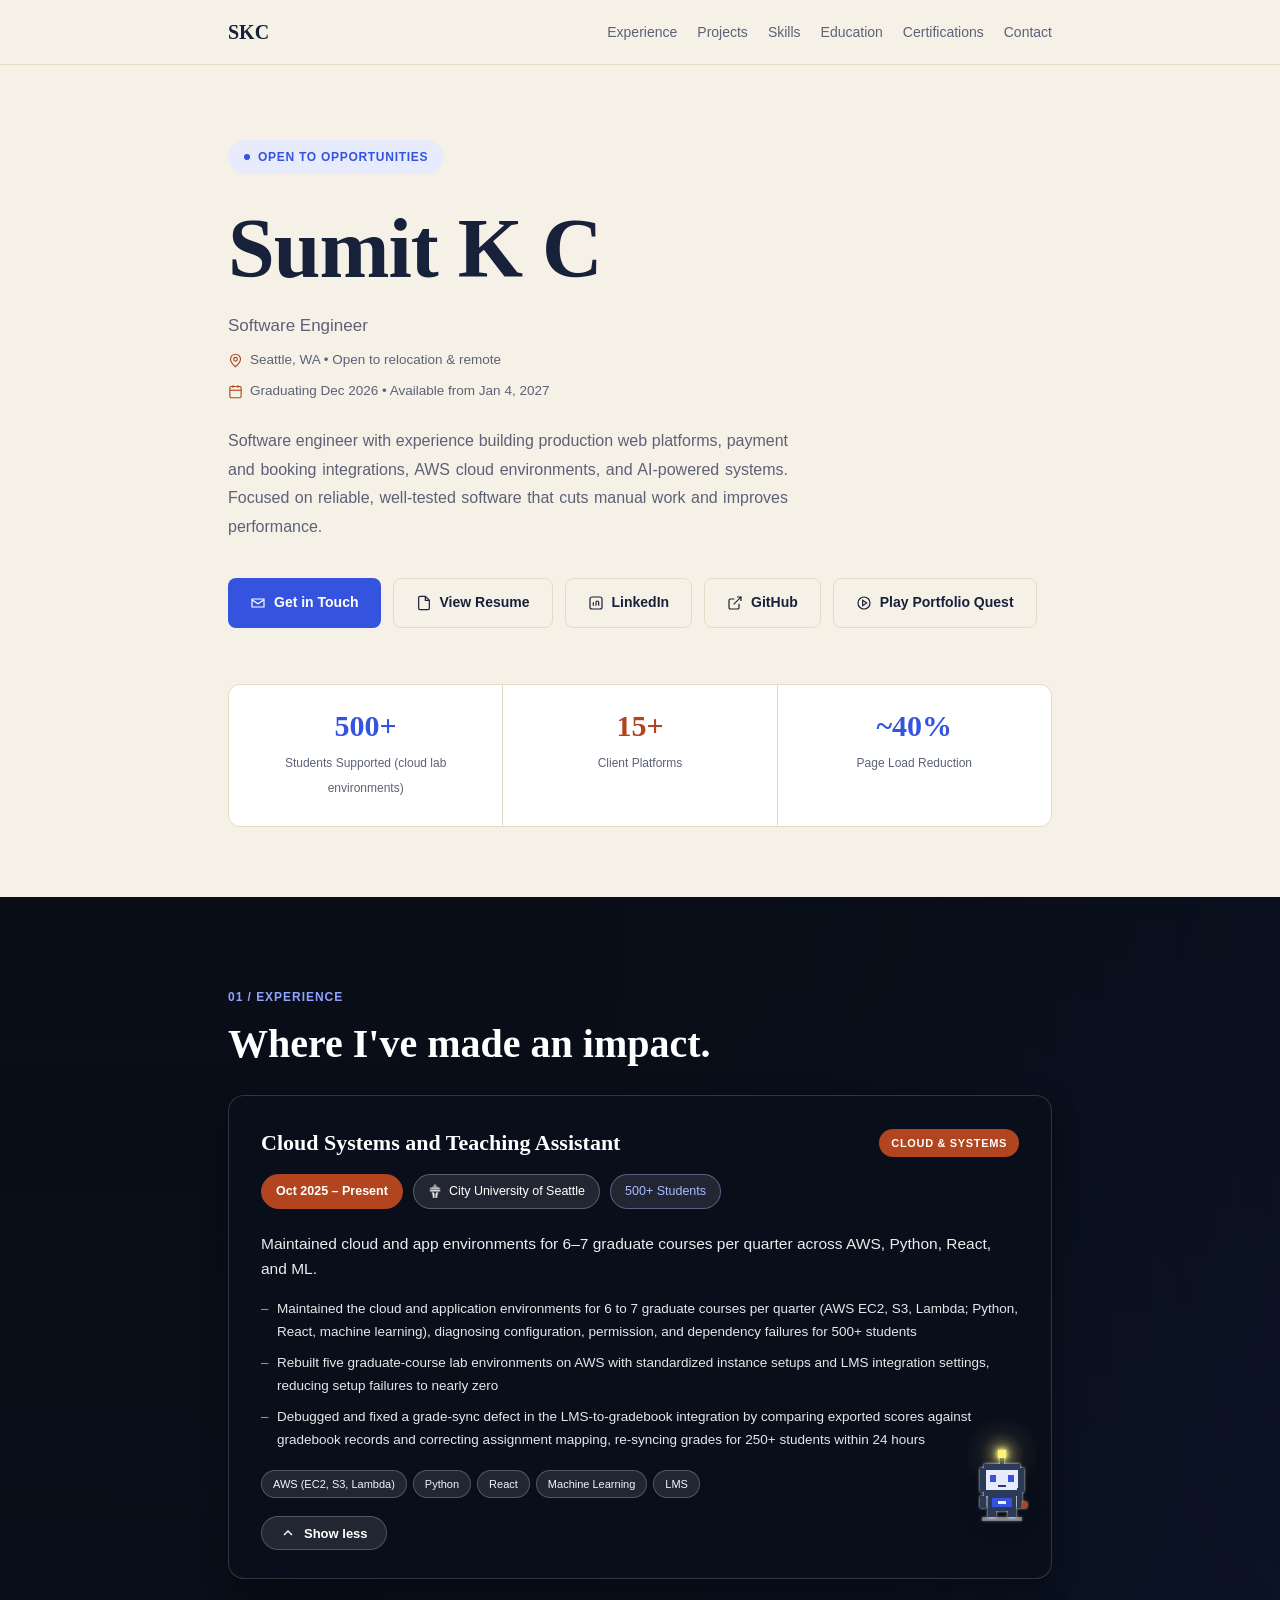
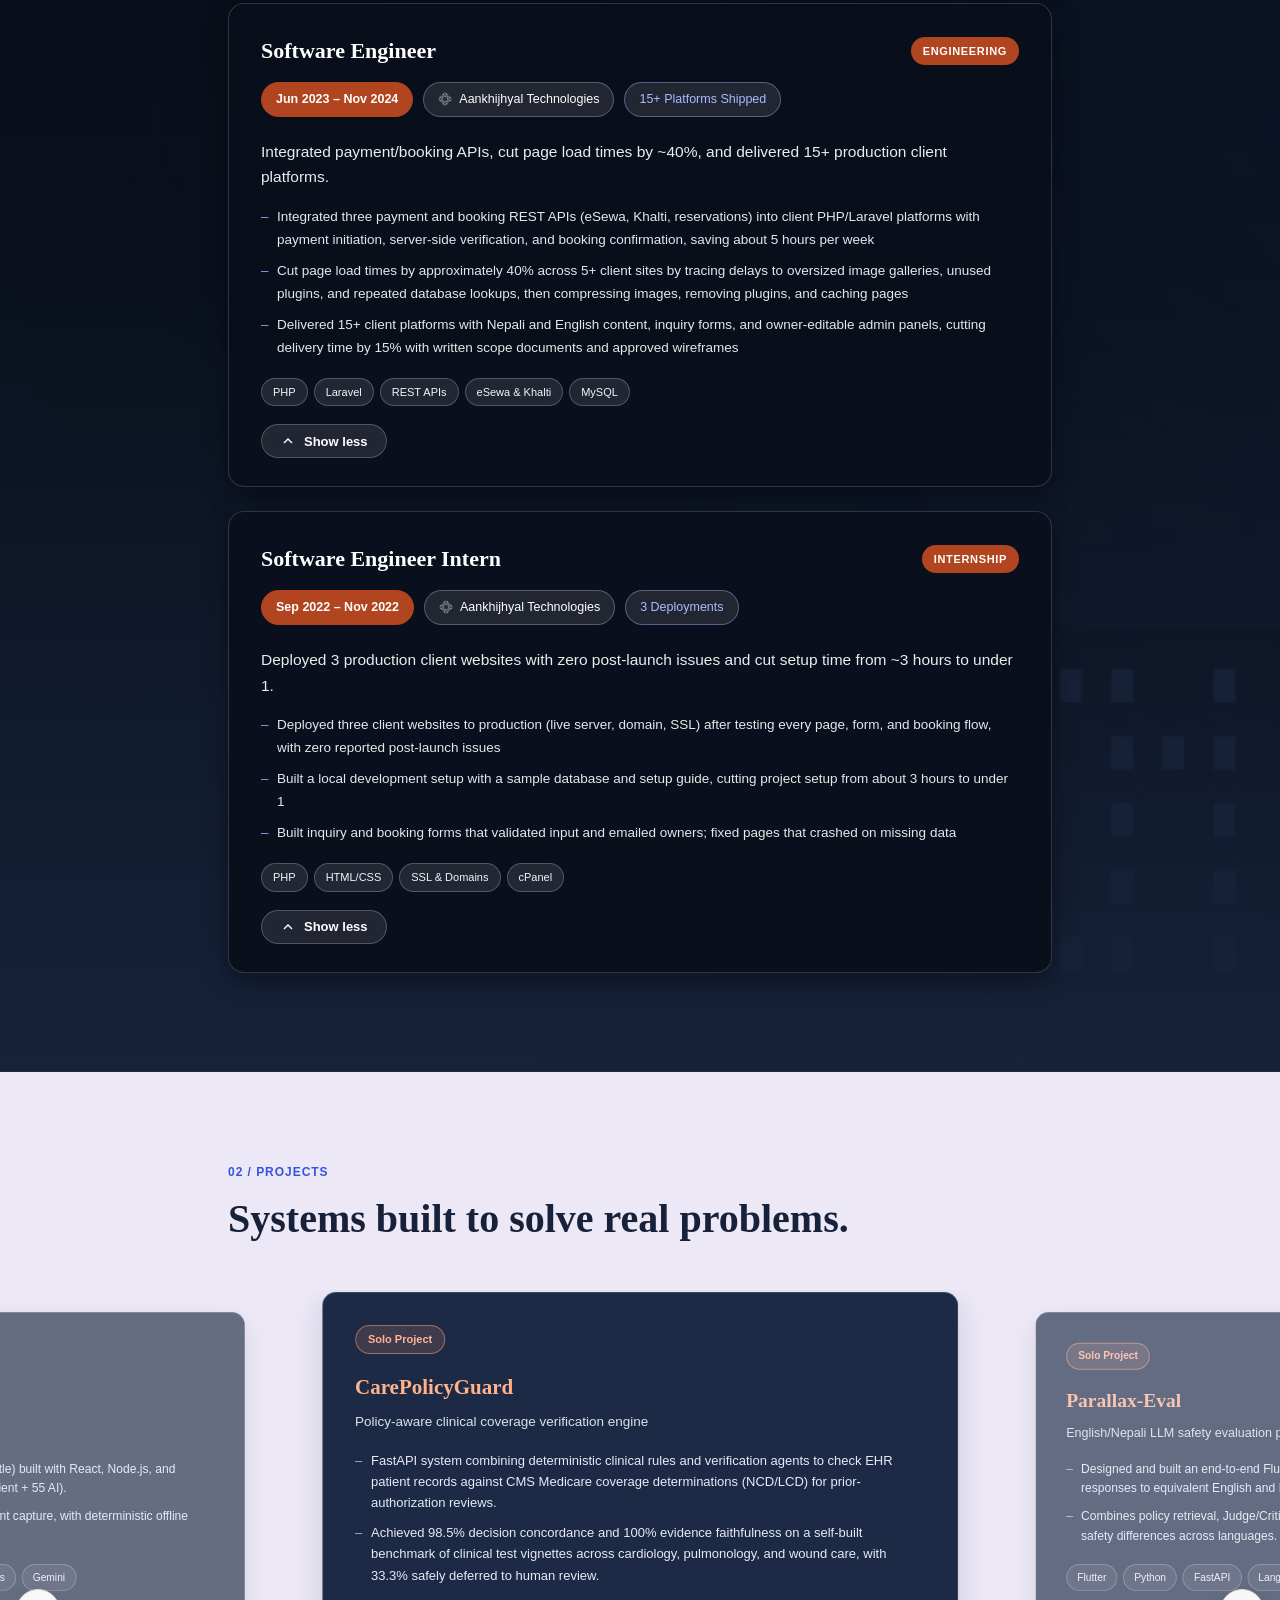
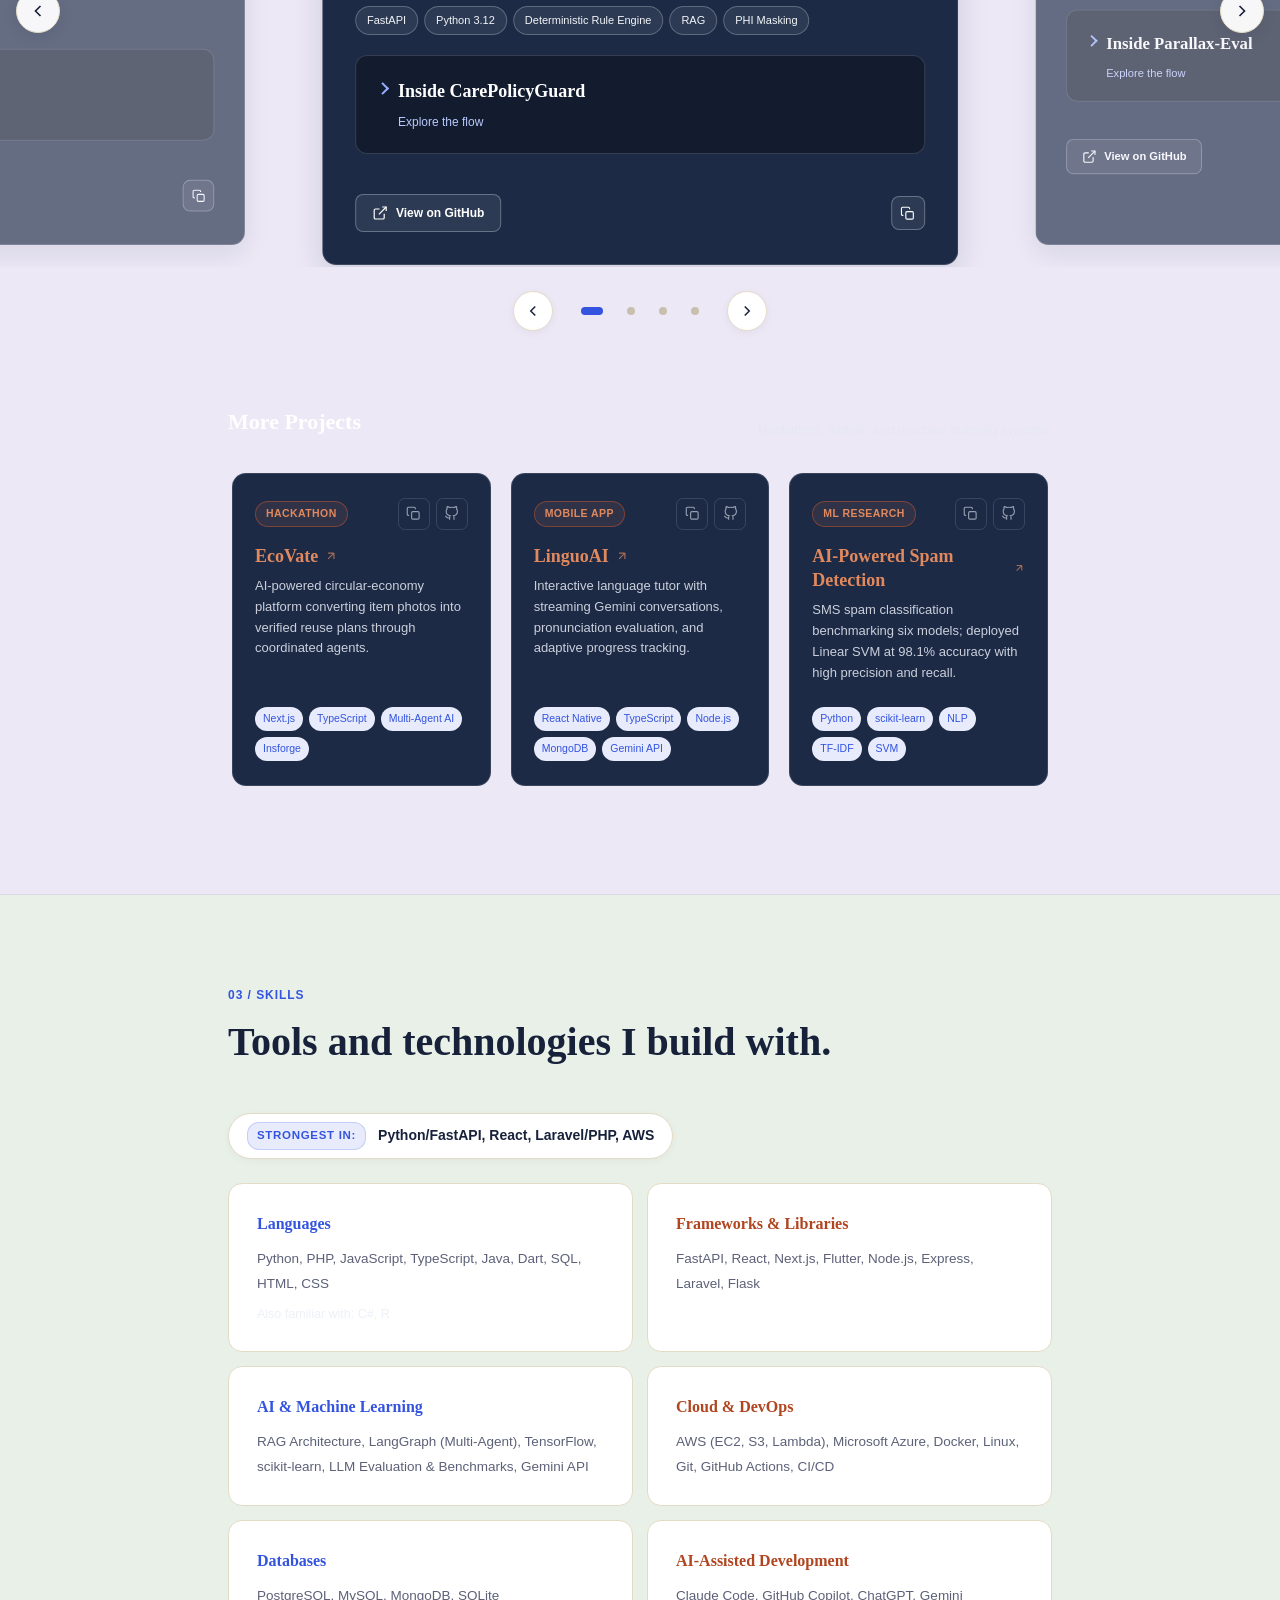
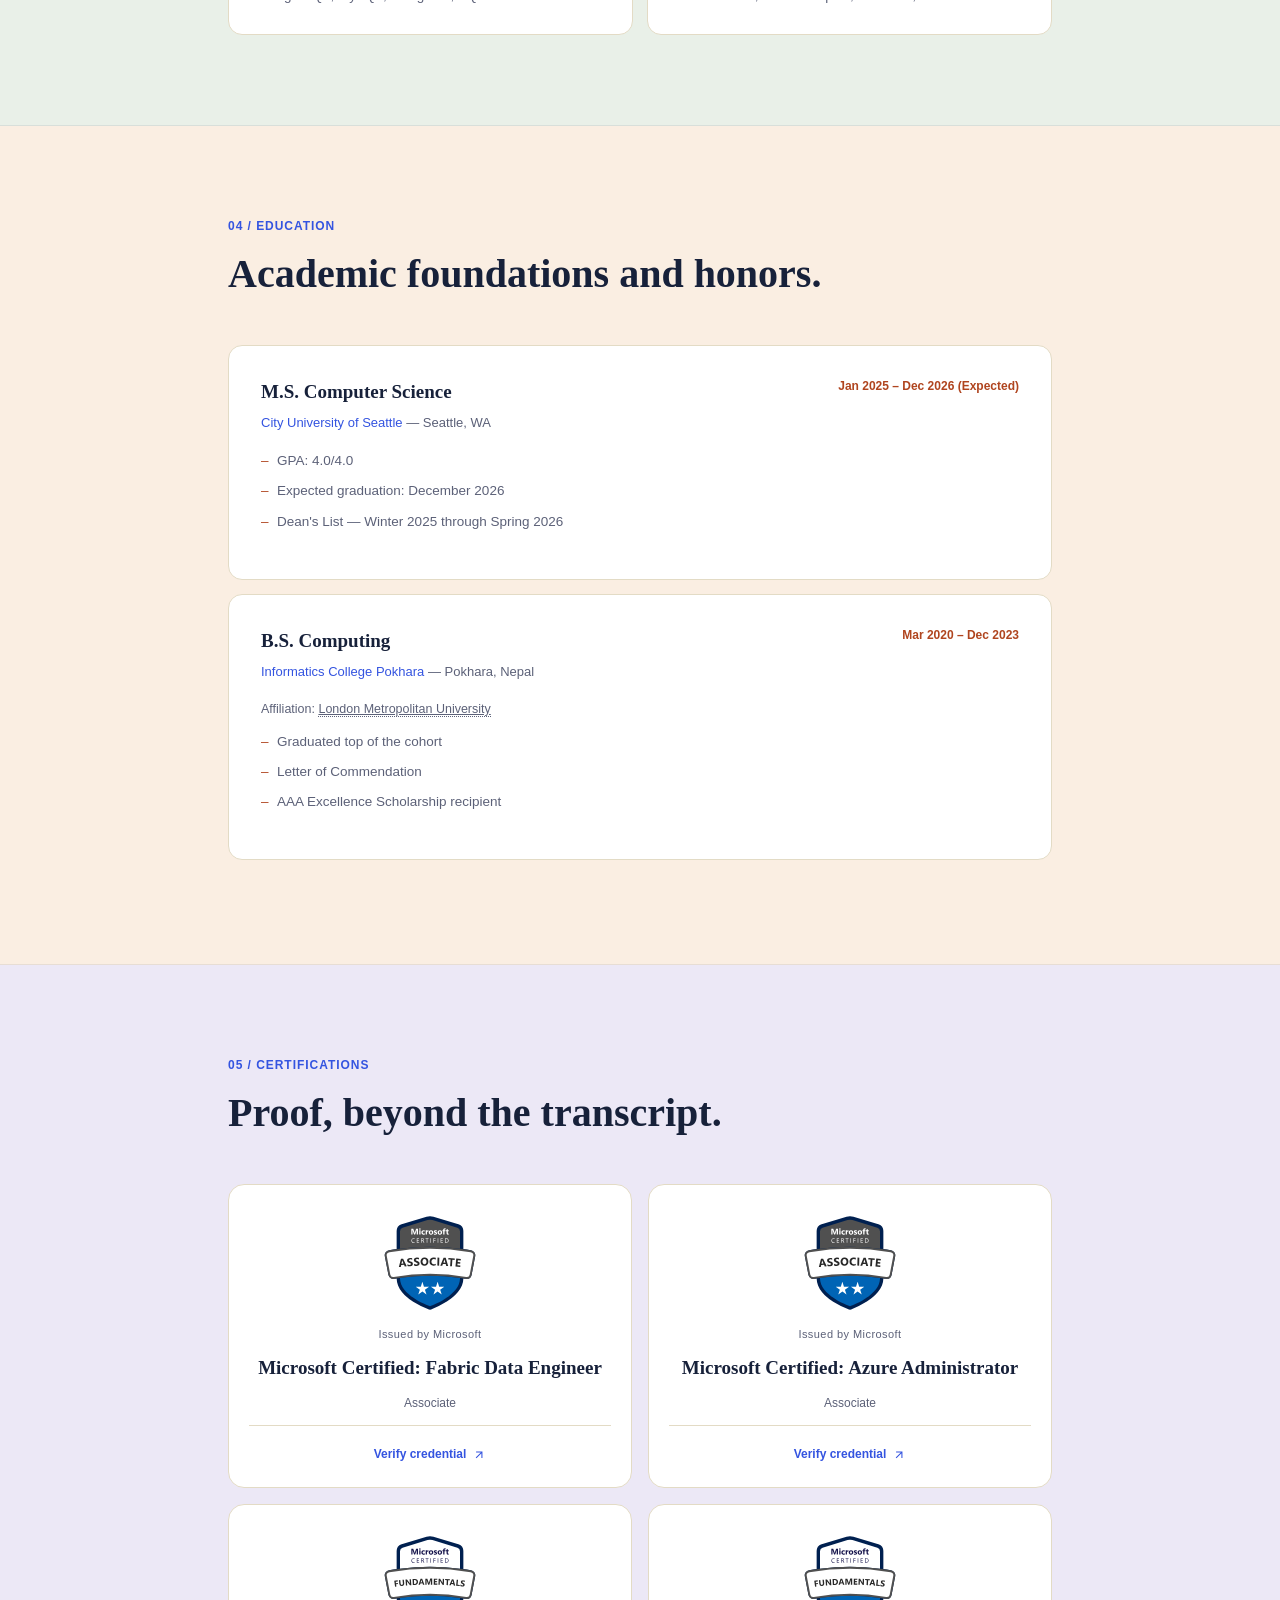
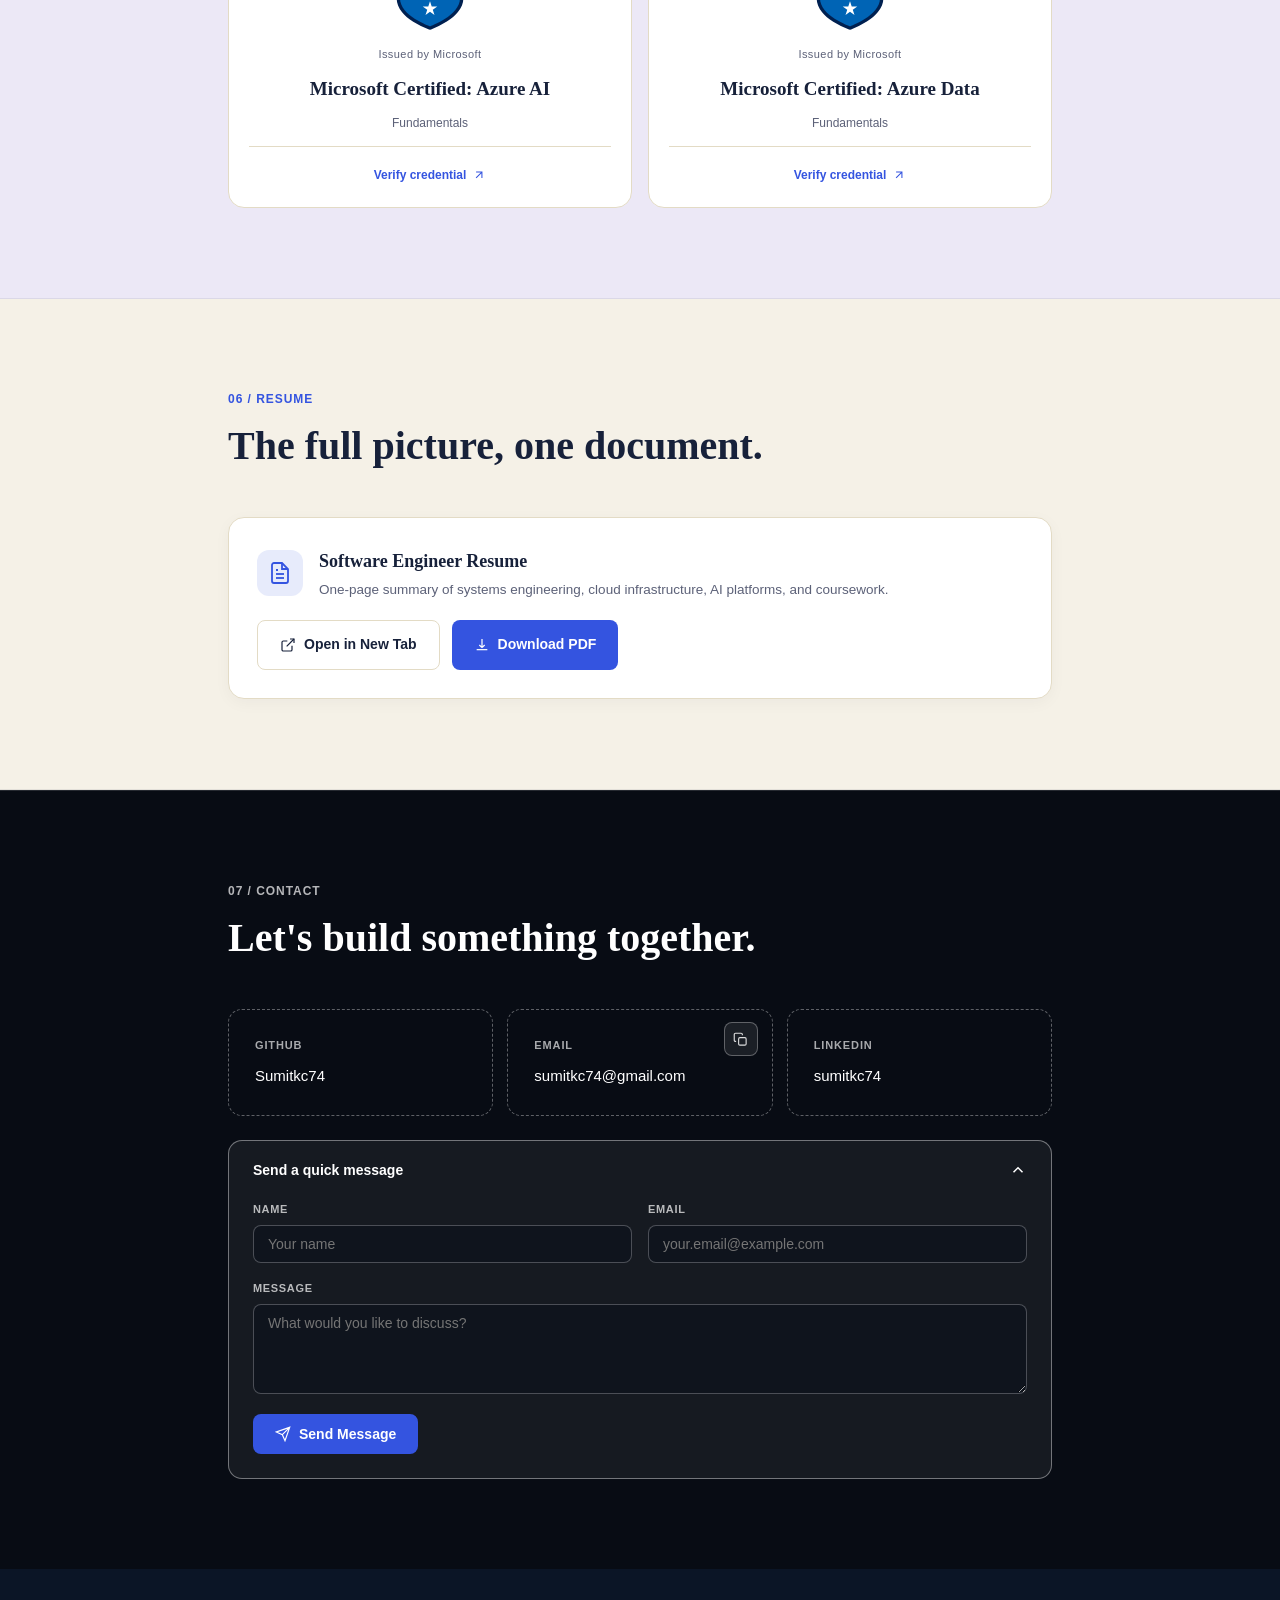
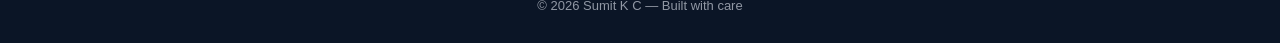
==== index.html @ 62244566 "Refine section background palette, dividers, and dark navy project cards" ====
<!DOCTYPE html>
<html lang="en">
<head>
<meta charset="UTF-8">
<meta name="viewport" content="width=device-width, initial-scale=1.0">
<title>Sumit K C — Software Engineer</title>
<meta name="author" content="Sumit K C">
<meta name="theme-color" content="#f5f1e7">
<meta name="description" content="Sumit K C — software engineer with experience building production web platforms, payment and booking integrations, AWS cloud environments, and AI-powered systems. Currently pursuing an M.S. in Computer Science at City University of Seattle. Open to opportunities.">
<link rel="canonical" href="https://sumitkc74.com.np/">

<script type="application/ld+json">
{
  "@context": "https://schema.org",
  "@type": "Person",
  "name": "Sumit K C",
  "url": "https://sumitkc74.com.np/",
  "image": "https://sumitkc74.com.np/images/og-image.jpg",
  "jobTitle": "Software Engineer",
  "description": "Software engineer with experience building production web platforms, payment and booking integrations, AWS cloud environments, and AI-powered systems.",
  "affiliation": {
    "@type": "CollegeOrUniversity",
    "name": "City University of Seattle",
    "url": "https://cityu.edu/"
  },
  "alumniOf": [
    {
      "@type": "CollegeOrUniversity",
      "name": "Informatics College Pokhara",
      "url": "https://icp.edu.np/"
    }
  ],
  "knowsAbout": [
    "Full-Stack Web Development",
    "React",
    "Node.js",
    "Python",
    "FastAPI",
    "Flutter",
    "Machine Learning",
    "Microsoft Azure",
    "Microsoft Fabric",
    "Data Analytics",
    "Multi-Agent AI & LangGraph",
    "Cloud Computing (AWS)",
    "Distributed Systems",
    "RESTful API Design",
    "Docker & CI/CD"
  ],
  "sameAs": [
    "https://github.com/Sumitkc74",
    "https://www.linkedin.com/in/sumitkc74/"
  ]
}
</script>

<link rel="icon" type="image/png" href="images/favicon.png">
<link rel="icon" type="image/x-icon" href="images/favicon.ico">
<link rel="apple-touch-icon" href="images/favicon.png">
<link rel="manifest" href="site.webmanifest">
<meta name="apple-mobile-web-app-capable" content="yes">
<meta name="apple-mobile-web-app-status-bar-style" content="default">
<meta name="apple-mobile-web-app-title" content="Sumit K C">

<meta property="og:type" content="website">
<meta property="og:title" content="Sumit K C — Software Engineer">
<meta property="og:description" content="Software engineer with experience building production web platforms, payment and booking integrations, AWS cloud environments, and AI-powered systems.">
<meta property="og:image" content="https://sumitkc74.com.np/images/og-image.jpg">
<meta property="og:image:width" content="1200">
<meta property="og:image:height" content="630">
<meta property="og:url" content="https://sumitkc74.com.np/">

<meta name="twitter:card" content="summary_large_image">
<meta name="twitter:title" content="Sumit K C — Software Engineer">
<meta name="twitter:description" content="Software engineer with experience building production web platforms, payment and booking integrations, AWS cloud environments, and AI-powered systems.">
<meta name="twitter:image" content="https://sumitkc74.com.np/images/og-image.jpg">
<link rel="preload" as="image" href="images/bg-cityu.jpg">
<link rel="preconnect" href="https://fonts.googleapis.com">
<link rel="preconnect" href="https://fonts.gstatic.com" crossorigin>
<link rel="preload" as="style" href="https://fonts.googleapis.com/css2?family=Fraunces:opsz,wght@9..144,500;9..144,600;9..144,700;9..144,900&family=Inter:wght@400;500;600;700&display=swap">
<link rel="stylesheet" id="font-stylesheet" href="https://fonts.googleapis.com/css2?family=Fraunces:opsz,wght@9..144,500;9..144,600;9..144,700;9..144,900&family=Inter:wght@400;500;600;700&display=swap" media="print">
<noscript><link rel="stylesheet" href="https://fonts.googleapis.com/css2?family=Fraunces:opsz,wght@9..144,500;9..144,600;9..144,700;9..144,900&family=Inter:wght@400;500;600;700&display=swap"></noscript>
<style>
  :root {
    /* 5 Analogous Section Background Tones */
    --tone-cream: #f5f1e7;
    --tone-navy: #080c14;
    --tone-lilac: #ece8f6;
    --tone-sage: #e9f0e8;
    --tone-peach: #faeee2;

    /* Section Background Mappings */
    --bg-hero: var(--tone-cream);
    --bg-experience: var(--tone-navy);
    --bg-projects: var(--tone-lilac);
    --bg-skills: var(--tone-sage);
    --bg-education: var(--tone-peach);
    --bg-certifications: var(--tone-lilac);
    --bg-resume: var(--tone-cream);
    --bg-contact: var(--tone-navy);

    /* Section Dividers */
    --divider-subtle: rgba(23, 33, 58, 0.08);
    --divider-dark: rgba(255, 255, 255, 0.12);

    --cream: #f5f1e7;
    --cream-sage: #e9f0e8;
    --cream-peach: #faeee2;
    --cream-lilac: #ece8f6;
    --cream-sand: #f5f1e7;
    --cream-card: #ffffff;
    --cream-border: #e3dbc5;
    --ink: #17213a;
    --muted: #5c6178;
    --navy: #16223a;
    --navy-card: #1c2a45;
    --navy-border: rgba(226,230,240,0.14);
    --light-muted: rgba(226,230,240,0.62);
    --blue: #3454e0;
    --blue-tint: #e7ebfb;
    --coral: #b0451f;
    --coral-tint: #fbe9e1;
    --contact-blue: #23304f;
    --footer-navy: #0b1526;
    --font-display: 'Fraunces', serif;
    --font-body: 'Inter', sans-serif;
  }

  * { margin: 0; padding: 0; box-sizing: border-box; }
  html { scroll-behavior: smooth; }

  @media (prefers-reduced-motion: reduce) {
    html { scroll-behavior: auto; }
    * { animation-duration: 0.01ms !important; animation-iteration-count: 1 !important; transition-duration: 0.01ms !important; }
  }

  /* ACCESSIBILITY & FOCUS */
  .skip-link {
    position: absolute;
    top: -100px;
    left: 16px;
    background: var(--blue);
    color: #fff;
    padding: 10px 18px;
    border-radius: 6px;
    font-weight: 600;
    z-index: 1000;
    text-decoration: none;
    transition: top 0.2s;
  }
  .skip-link:focus {
    top: 16px;
  }

  :focus-visible {
    outline: 2px solid var(--blue);
    outline-offset: 3px;
  }
  .navy-section :focus-visible,
  .contact-section :focus-visible,
  .hero-slide-content :focus-visible {
    outline-color: #8fa3ff;
  }

  body {
    background: var(--cream);
    color: var(--ink);
    font-family: var(--font-body);
    font-size: 15px;
    line-height: 1.7;
    overflow-x: hidden;
  }

  a { color: inherit; }

  .container {
    max-width: 880px;
    margin: 0 auto;
    padding: 0 28px;
  }

  /* SCROLL PROGRESS */
  .progress-bar {
    position: fixed;
    top: 0; left: 0;
    height: 3px;
    width: 0%;
    background: var(--blue);
    z-index: 200;
    transition: width 0.1s linear;
  }

  /* NAV */
  nav {
    position: fixed;
    top: 0; left: 0; right: 0;
    z-index: 100;
    background: rgba(245,241,231,0.9);
    backdrop-filter: blur(12px);
    border-bottom: 1px solid var(--cream-border);
  }

  nav .container {
    display: flex;
    justify-content: space-between;
    align-items: center;
    height: 64px;
  }

  .nav-logo {
    font-family: var(--font-display);
    font-weight: 700;
    font-size: 20px;
    color: var(--ink);
  }

  .nav-links {
    display: flex;
    gap: 20px;
    list-style: none;
  }

  .nav-links a {
    text-decoration: none;
    font-size: 14px;
    font-weight: 500;
    color: var(--muted);
    position: relative;
    padding-bottom: 3px;
  }

  .nav-links a::after {
    content: '';
    position: absolute;
    left: 0; bottom: 0;
    width: 0;
    height: 1.5px;
    background: var(--blue);
    transition: width 0.2s ease;
  }

  .nav-links a:hover,
  .nav-links a.active-link { color: var(--ink); }
  .nav-links a:hover::after,
  .nav-links a.active-link::after { width: 100%; }

  .nav-toggle {
    display: none;
    flex-direction: column;
    gap: 4px;
    background: none;
    border: none;
    cursor: pointer;
    padding: 8px;
  }

  .nav-toggle span {
    width: 20px; height: 2px;
    background: var(--ink);
  }

  /* HERO */
  .hero {
    position: relative;
    padding: 140px 0 70px;
  }

  /* A small pixel robot with a keyboard-accessible hello. */
  .pixel-robot {
    position: absolute;
    top: 144px;
    right: 8px;
    width: 96px;
    height: 96px;
    display: grid;
    place-items: center;
    border: 0;
    border-radius: 14px;
    background: transparent;
    color: var(--blue);
    cursor: pointer;
    -webkit-tap-highlight-color: transparent;
  }
  @media (max-width: 600px) {
    .pixel-robot,
    .robot-remove,
    .robot-restore,
    .robot-speech {
      display: none !important;
    }
  }
  .pixel-robot:hover, .pixel-robot:active, .pixel-robot.is-waving { background: transparent; }
  .pixel-robot svg {
    width: 80px;
    height: 80px;
    overflow: visible;
    transition: filter 0.25s ease;
  }
  .pixel-robot path {
    transition: fill 0.25s ease;
  }
  .pixel-robot.on-dark svg {
    filter: drop-shadow(0 0 1.5px rgba(255, 255, 255, 0.92)) drop-shadow(0 2px 8px rgba(8, 12, 20, 0.65));
  }
  .pixel-robot.on-dark path[fill="#17213a"] {
    fill: #2a3a58;
  }
  .pixel-robot.on-dark path[fill="#e3dbc5"] {
    fill: rgba(255, 255, 255, 0.35);
  }
  .robot-antenna-bulb {
    transform-origin: 40px 9px;
    transition: fill 0.3s ease, filter 0.3s ease;
  }
  .pixel-robot.on-dark .robot-antenna-bulb {
    fill: #fff275 !important;
    filter: drop-shadow(0 0 3px #fff275) drop-shadow(0 0 8px rgba(255, 215, 0, 0.95)) drop-shadow(0 0 16px rgba(255, 230, 80, 0.7));
  }
  @keyframes bulbGlowPulse {
    0%, 100% {
      filter: drop-shadow(0 0 3px #fff275) drop-shadow(0 0 8px rgba(255, 215, 0, 0.95)) drop-shadow(0 0 16px rgba(255, 230, 80, 0.7));
    }
    50% {
      filter: drop-shadow(0 0 2px #ffe066) drop-shadow(0 0 5px rgba(255, 215, 0, 0.75)) drop-shadow(0 0 10px rgba(255, 230, 80, 0.45));
    }
  }
  @media (prefers-reduced-motion: no-preference) {
    .pixel-robot.on-dark .robot-antenna-bulb {
      animation: bulbGlowPulse 2.2s ease-in-out infinite;
    }
  }
  .pixel-robot.is-paused, .pixel-robot.is-paused * {
    animation-play-state: paused !important;
  }
  .robot-gaze { transform: translate(var(--robot-look-x, 0px), var(--robot-look-y, 0px)); }
  .robot-eyes { transform-box: fill-box; transform-origin: center; }
  .robot-arm { transform-origin: 55px 43px; }
  @keyframes robotBlink { 0%, 94%, 98%, 100% { transform: scaleY(1); } 96% { transform: scaleY(0.1); } }
  @keyframes robotWave { 0%, 100% { transform: rotate(0); } 20%, 60% { transform: rotate(-120deg); } 40%, 80% { transform: rotate(-90deg); } }
  @media (prefers-reduced-motion: no-preference) {
    .robot-eyes { animation: robotBlink 9s ease-in-out infinite; }
    .pixel-robot.is-waving .robot-arm { animation: robotWave 1.1s ease-in-out; }
    .pixel-robot { transition: background 0.2s ease; }
  }
  @media (max-width: 980px) { .pixel-robot { top: 76px; right: 0; width: 64px; height: 64px; } .pixel-robot svg { width: 56px; height: 56px; } }
  .robot-leg-left { transform-origin: 30px 66px; }
  .robot-leg-right { transform-origin: 50px 66px; }
  .robot-arm-left { transform-origin: 22px 51px; }
  @keyframes robotStride {
    0%, 100% { transform: rotate(-18deg) translateY(-1px); }
    50% { transform: rotate(18deg) translateY(1px); }
  }
  @keyframes robotArmSwing {
    0%, 100% { transform: rotate(14deg); }
    50% { transform: rotate(-14deg); }
  }
  @keyframes robotRunBounce {
    0%, 50%, 100% { transform: translateY(0) rotate(var(--robot-lean, 2deg)); }
    25%, 75% { transform: translateY(-2px) rotate(var(--robot-lean, 2deg)); }
  }
  @media screen and (prefers-reduced-motion: no-preference) {
    .pixel-robot.is-companion {
      z-index: 80;
      transform: translate(var(--robot-walk-x, 0px), var(--robot-walk-y, 0px));
    }
    .pixel-robot.is-walking svg { animation: robotRunBounce var(--robot-stride, 0.36s) linear infinite; transform-origin: center bottom; }
    .pixel-robot.is-walking .robot-leg-left { animation: robotStride var(--robot-stride, 0.36s) ease-in-out infinite; }
    .pixel-robot.is-walking .robot-leg-right { animation: robotStride var(--robot-stride, 0.36s) ease-in-out infinite reverse; animation-delay: calc(var(--robot-stride, 0.36s) / -2); }
    .pixel-robot.is-walking .robot-arm-left { animation: robotArmSwing var(--robot-stride, 0.36s) ease-in-out infinite; }
    .pixel-robot.is-walking:not(.is-waving) .robot-arm { animation: robotArmSwing var(--robot-stride, 0.36s) ease-in-out infinite; animation-delay: calc(var(--robot-stride, 0.36s) / -2); }
  }
  @media (prefers-reduced-motion: no-preference) {
    .pixel-robot.is-running-up .robot-leg-left,
    .pixel-robot.is-running-up .robot-arm-left,
    .pixel-robot.is-running-up:not(.is-waving) .robot-arm { animation-direction: reverse; }
    .pixel-robot.is-running-up .robot-leg-right { animation-direction: normal; }
  }
  @media print { .pixel-robot { display: none; } }

  .robot-speech {
    position: fixed;
    z-index: 85;
    width: 218px;
    max-width: calc(100vw - 24px);
    padding: 14px 42px 14px 16px;
    background: var(--cream-card);
    border: 1px solid var(--cream-border);
    border-radius: 14px;
    box-shadow: 0 8px 24px rgba(23,33,58,0.12);
    color: var(--ink);
    font-size: 12px;
    line-height: 1.6;
  }
  .robot-speech[hidden] { display: none; }
  .robot-speech-close {
    position: absolute;
    top: 3px;
    right: 3px;
    width: 36px;
    height: 36px;
    border: 0;
    border-radius: 8px;
    background: transparent;
    color: var(--muted);
    font-size: 20px;
    cursor: pointer;
  }
  .robot-speech-close:hover { background: var(--blue-tint); }
  @media (prefers-reduced-motion: no-preference) {
    .robot-speech { animation: fadeUp 0.25s ease both; }
  }
  @media print { .robot-speech { display: none; } }

  .robot-remove {
    position: fixed;
    z-index: 86;
    width: 28px;
    height: 28px;
    border: 1px solid var(--cream-border);
    border-radius: 50%;
    background: var(--cream-card);
    color: var(--muted);
    font-size: 18px;
    cursor: pointer;
  }
  .robot-remove[hidden], .pixel-robot[hidden] { display: none; }
  .robot-remove:hover { color: var(--coral); }
  .robot-remove.on-dark {
    background: rgba(28, 42, 69, 0.95);
    border-color: rgba(226, 230, 240, 0.3);
    color: #e2e6f0;
  }
  @media print { .robot-remove { display: none; } }

  .hero-tag {
    display: inline-flex;
    align-items: center;
    gap: 8px;
    background: var(--blue-tint);
    color: var(--blue);
    font-size: 12px;
    font-weight: 600;
    letter-spacing: 0.06em;
    text-transform: uppercase;
    padding: 7px 16px;
    border-radius: 30px;
    margin-bottom: 32px;
    animation: fadeUp 0.6s ease both;
  }

  .hero-tag::before {
    content: '';
    width: 6px; height: 6px;
    background: var(--blue);
    border-radius: 50%;
    animation: pulse 2s infinite;
  }

  @keyframes pulse {
    0%, 100% { opacity: 1; }
    50% { opacity: 0.35; }
  }

  h1 {
    font-family: var(--font-display);
    font-size: clamp(48px, 8vw, 84px);
    font-weight: 600;
    line-height: 1.02;
    letter-spacing: -1px;
    margin-bottom: 20px;
    animation: fadeUp 0.6s 0.1s ease both;
  }

  .hero-role {
    font-size: 17px;
    color: var(--muted);
    margin-bottom: 8px;
    animation: fadeUp 0.6s 0.15s ease both;
  }

  .hero-role strong { color: var(--ink); font-weight: 600; }

  .hero-location {
    display: inline-flex;
    align-items: center;
    gap: 7px;
    font-size: 13.5px;
    color: var(--muted);
    margin-bottom: 8px;
    animation: fadeUp 0.6s 0.18s ease both;
  }

  .hero-location svg {
    width: 15px;
    height: 15px;
    color: var(--coral);
    flex-shrink: 0;
  }

  .hero-availability {
    display: flex;
    align-items: center;
    gap: 7px;
    font-size: 13.5px;
    color: var(--muted);
    margin-bottom: 24px;
    animation: fadeUp 0.6s 0.19s ease both;
  }

  .hero-availability svg {
    width: 15px;
    height: 15px;
    color: var(--coral);
    flex-shrink: 0;
  }

  .hero-desc {
    font-size: 16px;
    color: var(--muted);
    max-width: 560px;
    margin-bottom: 36px;
    line-height: 1.8;
    text-align: justify;
    hyphens: manual;
    animation: fadeUp 0.6s 0.2s ease both;
  }

  .hero-links {
    display: flex;
    gap: 12px;
    flex-wrap: wrap;
    animation: fadeUp 0.6s 0.3s ease both;
  }

  .btn {
    display: inline-flex;
    align-items: center;
    gap: 8px;
    padding: 12px 22px;
    font-family: var(--font-body);
    font-size: 14px;
    font-weight: 600;
    text-decoration: none;
    border-radius: 8px;
    transition: all 0.2s;
    cursor: pointer;
    border: none;
  }

  .btn svg { width: 16px; height: 16px; flex-shrink: 0; }

  .btn-primary {
    background: var(--blue);
    color: #fff;
  }

  .btn-primary:hover {
    background: #2841c2;
    transform: translateY(-1px);
  }

  .btn-secondary {
    background: transparent;
    color: var(--ink);
    border: 1.5px solid var(--cream-border);
  }

  .btn-secondary:hover {
    border-color: var(--ink);
    transform: translateY(-1px);
  }

  .btn-dark {
    background: transparent;
    color: var(--light-muted);
    border: 1.5px solid var(--navy-border);
  }

  .btn-dark:hover {
    border-color: var(--light-muted);
    color: #fff;
  }

  .hero-stats {
    display: grid;
    grid-template-columns: repeat(3, 1fr);
    gap: 1px;
    background: var(--cream-border);
    border: 1px solid var(--cream-border);
    border-radius: 12px;
    overflow: hidden;
    margin-top: 56px;
    animation: fadeUp 0.6s 0.4s ease both;
  }

  .stat {
    background: var(--cream-card);
    padding: 26px 20px;
    text-align: center;
  }

  .stat-num {
    font-family: var(--font-display);
    font-size: 30px;
    font-weight: 700;
    display: block;
    line-height: 1;
    margin-bottom: 8px;
  }

  .stat:nth-child(odd) .stat-num { color: var(--blue); }
  .stat:nth-child(even) .stat-num { color: var(--coral); }

  .stat-label {
    font-size: 12px;
    color: var(--muted);
  }

  /* SECTIONS & BACKGROUNDS */
  section.block {
    padding: 90px 0;
  }

  .tint-cream { background: var(--tone-cream); }
  .tint-sage { background: var(--tone-sage); }
  .tint-peach { background: var(--tone-peach); }
  .tint-lilac { background: var(--tone-lilac); }
  .tint-sand { background: var(--tone-cream); }
  .navy-section { background: var(--navy); color: var(--light-muted); }

  .section-eyebrow {
    font-size: 12px;
    font-weight: 700;
    letter-spacing: 0.08em;
    text-transform: uppercase;
    color: var(--blue);
    margin-bottom: 14px;
  }

  .navy-section .section-eyebrow { color: #8fa3ff; }

  h2.tagline {
    font-family: var(--font-display);
    font-size: clamp(28px, 4vw, 40px);
    font-weight: 600;
    line-height: 1.15;
    max-width: 100%;
    margin-bottom: 48px;
    color: var(--ink);
  }

  .navy-section h2.tagline { color: #fff; }

  #home {
    background: var(--bg-hero);
  }

  #experience {
    padding: 0;
    background: var(--bg-experience);
    border-bottom: 1px solid var(--divider-dark);
  }

  #projects {
    background: var(--bg-projects);
    border-bottom: 1px solid var(--divider-subtle);
  }

  #skills {
    background: var(--bg-skills);
    border-bottom: 1px solid var(--divider-subtle);
  }

  #education {
    background: var(--bg-education);
    border-bottom: 1px solid var(--divider-subtle);
  }

  #certifications {
    background: var(--bg-certifications);
    border-bottom: 1px solid var(--divider-subtle);
  }

  #resume {
    background: var(--bg-resume);
    border-bottom: 1px solid var(--divider-subtle);
  }

  #contact {
    background: var(--bg-contact);
    border-top: 1px solid var(--divider-dark);
  }

  /* EXPERIENCE STACKED LIST */
  .experience-bg {
    position: relative;
    background-image: var(--experience-bg-image, none);
    background-size: cover;
    background-position: center;
    padding-bottom: 70px;
  }

  .experience-bg > .container {
    padding-top: 90px;
  }

  .experience-bg::before {
    content: '';
    position: absolute;
    inset: 0;
    background: linear-gradient(180deg, rgba(8,12,20,0.85) 0%, rgba(8,12,20,0.65) 55%, var(--navy) 100%);
    z-index: 0;
  }

  .experience-bg > * {
    position: relative;
    z-index: 1;
  }

  .experience-bg .section-eyebrow { color: #8fa3ff; }
  .experience-bg h2.tagline { color: #fff; margin-bottom: 24px; }

  .experience-list {
    display: flex;
    flex-direction: column;
    gap: 24px;
    margin-top: 28px;
    margin-bottom: 28px;
  }

  .experience-card {
    background: rgba(10, 15, 28, 0.95);
    border: 1px solid rgba(255, 255, 255, 0.16);
    border-radius: 16px;
    padding: 28px 32px;
    box-shadow: 0 8px 24px rgba(0, 0, 0, 0.4);
    backdrop-filter: blur(12px);
    -webkit-backdrop-filter: blur(12px);
    transition: border-color 0.25s, transform 0.25s, box-shadow 0.25s;
  }
  .experience-card .exp-summary {
    color: rgba(255, 255, 255, 0.92);
  }
  .experience-card .item-bullets li {
    color: rgba(255, 255, 255, 0.90);
    line-height: 1.7;
    font-size: 13.5px;
  }
  .experience-card .item-bullets li::before {
    color: #8fa3ff;
  }
  .experience-card .tag {
    background: rgba(255, 255, 255, 0.1);
    color: #f1f5f9;
    border: 1px solid rgba(255, 255, 255, 0.22);
  }

  .experience-card:hover {
    border-color: rgba(143, 163, 255, 0.4);
    transform: translateY(-2px);
    box-shadow: 0 12px 32px rgba(0, 0, 0, 0.35);
  }

  .exp-title-row {
    display: flex;
    align-items: center;
    justify-content: space-between;
    gap: 12px;
    flex-wrap: wrap;
    margin-bottom: 12px;
  }

  .exp-title {
    font-family: var(--font-display);
    font-size: 22px;
    font-weight: 700;
    color: #fff;
    margin: 0;
  }

  .exp-summary {
    font-size: 15.5px;
    line-height: 1.65;
    color: rgba(255, 255, 255, 0.9);
    margin: 14px 0 16px 0;
  }

  .exp-details {
    transition: opacity 0.25s ease;
  }

  .exp-card-toggle {
    display: inline-flex;
    align-items: center;
    gap: 8px;
    margin-top: 18px;
    padding: 8px 18px;
    font-size: 13px;
    font-weight: 600;
    color: #fff;
    background: rgba(255, 255, 255, 0.1);
    border: 1px solid rgba(255, 255, 255, 0.22);
    border-radius: 20px;
    cursor: pointer;
    backdrop-filter: blur(4px);
    transition: all 0.2s ease;
  }

  .exp-card-toggle:hover,
  .exp-card-toggle:focus-visible {
    background: rgba(255, 255, 255, 0.2);
    border-color: #fff;
    outline: 2px solid #8fa3ff;
    outline-offset: 2px;
  }

  .exp-card-toggle-icon {
    width: 14px;
    height: 14px;
    transition: transform 0.25s ease;
  }

  .exp-card-toggle[aria-expanded="false"] .exp-card-toggle-icon {
    transform: rotate(180deg);
  }

  .experience-card.is-collapsed .exp-details {
    display: none;
  }

  .experience-card.is-collapsed .exp-summary {
    margin-bottom: 0;
  }

  @media (prefers-reduced-motion: reduce) {
    .experience-card,
    .exp-details,
    .exp-card-toggle-icon {
      transition: none !important;
    }
  }

  @media (max-width: 640px) {
    .experience-card {
      padding: 22px 20px;
    }
    .exp-title {
      font-size: 19px;
    }
  }

  .hero-arrow {
    position: absolute;
    top: 50%;
    transform: translateY(-50%);
    width: 48px; height: 48px;
    border-radius: 50%;
    border: 1.5px solid rgba(255,255,255,0.4);
    background: rgba(8,12,20,0.4);
    backdrop-filter: blur(4px);
    color: #fff;
    display: flex;
    align-items: center;
    justify-content: center;
    cursor: pointer;
    z-index: 2;
    transition: all 0.2s;
  }

  .hero-arrow:hover {
    background: rgba(8,12,20,0.7);
    border-color: #fff;
  }

  .hero-arrow svg { width: 22px; height: 22px; }

  .hero-arrow-left { left: 24px; }
  .hero-arrow-right { right: 24px; }

  .hero-slide-overlay {
    position: absolute;
    inset: 0;
    background: linear-gradient(90deg, rgba(8,12,20,0.92) 0%, rgba(8,12,20,0.72) 38%, rgba(8,12,20,0.25) 68%, rgba(8,12,20,0) 100%);
  }

  .hero-slide-content {
    position: relative;
    z-index: 1;
    max-width: 880px;
    width: 100%;
    margin: 0 auto;
    padding: 0 28px;
    color: #fff;
  }

  .hero-title-row {
    display: flex;
    align-items: center;
    gap: 14px;
    flex-wrap: wrap;
    margin-bottom: 20px;
  }

  .hero-title {
    font-family: var(--font-display);
    font-size: clamp(30px, 4.2vw, 44px);
    font-weight: 600;
    line-height: 1.05;
    color: #fff;
  }

  .hero-tag-badge {
    background: var(--coral);
    color: #fff;
    font-size: 11px;
    font-weight: 700;
    letter-spacing: 0.06em;
    padding: 5px 12px;
    border-radius: 20px;
    white-space: nowrap;
  }

  .hero-meta-row {
    display: flex;
    gap: 10px;
    flex-wrap: wrap;
    margin-bottom: 22px;
  }

  .meta-pill {
    display: inline-flex;
    align-items: center;
    gap: 7px;
    background: rgba(255,255,255,0.1);
    border: 1px solid rgba(255,255,255,0.25);
    color: #fff;
    font-size: 12.5px;
    font-weight: 500;
    padding: 6px 14px;
    border-radius: 20px;
    backdrop-filter: blur(4px);
  }

  .meta-pill .pill-logo {
    width: 14px;
    height: 14px;
    object-fit: contain;
    flex-shrink: 0;
    opacity: 0.92;
  }

  .meta-pill .pill-fallback-icon {
    width: 14px;
    height: 14px;
    flex-shrink: 0;
    opacity: 0.92;
  }
  .meta-pill .pill-fallback-icon[hidden] {
    display: none !important;
  }

  .meta-pill-link {
    text-decoration: none;
    cursor: pointer;
    transition: background 0.2s, border-color 0.2s;
  }

  .meta-pill-link:hover {
    background: rgba(255,255,255,0.2);
    border-color: rgba(255,255,255,0.5);
  }

  .meta-pill-solid {
    background: var(--coral);
    border-color: var(--coral);
    font-weight: 700;
  }

  .meta-pill-accent {
    color: #a8bcff;
    border-color: rgba(168,188,255,0.4);
  }

  .hero-slide-content .hero-desc {
    font-size: 15.5px;
    line-height: 1.65;
    color: rgba(255,255,255,0.88);
    max-width: 720px;
    margin-bottom: 26px;
    white-space: normal;
  }

  .hero-cta {
    background: #fff;
    color: var(--ink);
    font-weight: 700;
  }

  .hero-cta:hover { background: #f0ede2; }

  .hero-cta[aria-expanded="true"] svg { transform: rotate(90deg); }
  .hero-cta svg { transition: transform 0.2s; }

  .hero-desc-hidden { display: none; }

  .hero-detail {
    max-height: 0;
    opacity: 0;
    overflow: hidden;
    transition: max-height 0.4s ease, opacity 0.3s ease, margin-top 0.4s ease;
    max-width: 620px;
  }

  .hero-detail.open {
    max-height: 600px;
    opacity: 1;
    margin-top: 26px;
  }

  .hero-detail .item-bullets {
    gap: 14px;
    margin-bottom: 24px;
  }
  .hero-detail .item-bullets li { color: rgba(255,255,255,0.82); line-height: 1.75; }
  .hero-detail .item-bullets li::before { color: #a8bcff; }
  .hero-detail .tech-stack { gap: 8px; margin-bottom: 22px; }
  .hero-detail .tag {
    background: rgba(255,255,255,0.08);
    border: 1px solid rgba(255,255,255,0.25);
    color: #fff;
  }

  .hero-dots {
    position: absolute;
    right: 28px;
    bottom: 24px;
    z-index: 2;
    display: flex;
    gap: 8px;
  }

  .hero-dots .dot {
    width: 8px; height: 8px;
    border-radius: 50%;
    border: 1.5px solid rgba(255,255,255,0.6);
    background: transparent;
    cursor: pointer;
    padding: 0;
    transition: all 0.25s ease;
  }

  .hero-dots .dot.active {
    width: 26px;
    border-radius: 5px;
    background: #fff;
    border-color: #fff;
  }

  /* EXPERIENCE / EDUCATION CARDS */
  .card-item {
    display: grid;
    grid-template-columns: 1fr auto;
    gap: 20px;
    padding: 30px 32px;
    background: var(--cream-card);
    border: 1px solid var(--cream-border);
    border-radius: 14px;
    margin-bottom: 14px;
    transition: box-shadow 0.2s, transform 0.2s;
  }

  .card-item:hover {
    box-shadow: 0 8px 24px rgba(23,33,58,0.06);
    transform: translateY(-2px);
  }

  .item-title {
    font-family: var(--font-display);
    font-size: 19px;
    font-weight: 600;
    margin-bottom: 4px;
  }

  .item-org a {
    color: var(--blue);
    text-decoration: none;
    border-bottom: 1px solid transparent;
  }

  .item-org a:hover { border-bottom-color: var(--blue); }

  .item-org {
    font-size: 13px;
    color: var(--muted);
    margin-bottom: 16px;
  }

  .item-date {
    font-size: 12px;
    font-weight: 600;
    color: var(--coral);
    white-space: nowrap;
  }

  .item-bullets {
    list-style: none;
    display: flex;
    flex-direction: column;
    gap: 8px;
    margin-bottom: 16px;
  }

  .item-bullets li {
    color: var(--muted);
    font-size: 13.5px;
    padding-left: 16px;
    position: relative;
    line-height: 1.65;
  }

  .item-bullets li::before {
    content: '–';
    position: absolute;
    left: 0;
    color: var(--coral);
  }

  .tech-stack {
    display: flex;
    flex-wrap: wrap;
    gap: 6px;
    margin-top: 4px;
  }

  .tag {
    font-size: 11px;
    font-weight: 500;
    padding: 4px 11px;
    background: var(--blue-tint);
    color: var(--blue);
    border-radius: 20px;
  }

  .navy-section .tag {
    background: transparent;
    border: 1px solid rgba(226, 230, 240, 0.28);
    color: rgba(235, 240, 250, 0.90);
  }

  .edu-note {
    font-size: 12.5px;
    color: var(--muted);
    margin-top: 6px;
  }

  .edu-note a {
    border-bottom: 1px dotted var(--muted);
  }

  .edu-note + .item-bullets {
    margin-top: 10px;
  }

  /* PROJECTS CAROUSEL */
  .carousel {
    position: relative;
  }

  .carousel-viewport {
    overflow: hidden;
  }

  .carousel-track {
    display: flex;
    align-items: stretch;
    transition: transform 0.5s cubic-bezier(.25,.8,.35,1);
    cursor: grab;
    touch-action: pan-y;
  }

  .carousel-track.dragging {
    transition: none;
    cursor: grabbing;
  }

  .carousel-slide {
    flex: 0 0 50%;
    margin: 0 2%;
    min-width: 0;
    padding: 2px;
    box-sizing: border-box;
    opacity: 0.65;
    transform: scale(0.93);
    transition: opacity 0.4s ease, transform 0.4s ease;
    cursor: pointer;
  }

  .carousel-slide:not(.active):hover {
    opacity: 0.65;
    transform: scale(0.95);
  }

  .carousel-slide.active {
    opacity: 1;
    transform: scale(1);
    cursor: default;
  }

  .project-card {
    padding: 32px;
    background: var(--navy-card);
    border: 1px solid rgba(226, 230, 240, 0.16);
    border-radius: 14px;
    display: flex;
    flex-direction: column;
    min-height: 380px;
    height: 100%;
    box-shadow: 0 10px 30px rgba(23, 33, 58, 0.14);
    transition: transform 0.25s ease, box-shadow 0.25s ease, border-color 0.25s ease;
  }

  .project-card:hover {
    border-color: rgba(143, 163, 255, 0.4);
    transform: translateY(-2px);
    box-shadow: 0 14px 36px rgba(23, 33, 58, 0.22);
  }

  .project-card :focus-visible {
    outline-color: #8fa3ff;
  }

  .carousel-side-arrow {
    position: absolute;
    top: 50%;
    transform: translateY(-50%);
    width: 44px;
    height: 44px;
    border-radius: 50%;
    border: 1.5px solid var(--cream-border);
    background: rgba(255, 255, 255, 0.95);
    backdrop-filter: blur(6px);
    -webkit-backdrop-filter: blur(6px);
    color: var(--ink);
    display: flex;
    align-items: center;
    justify-content: center;
    cursor: pointer;
    z-index: 10;
    box-shadow: 0 4px 14px rgba(23, 33, 58, 0.1);
    transition: all 0.2s ease;
  }

  .carousel-side-arrow:hover {
    background: #ffffff;
    border-color: var(--blue);
    color: var(--blue);
    transform: translateY(-50%) scale(1.08);
  }

  .carousel-side-arrow svg { width: 20px; height: 20px; }
  .carousel-side-arrow-left { left: 16px; }
  .carousel-side-arrow-right { right: 16px; }

  @media (max-width: 900px) {
    .carousel-side-arrow { display: none; }
  }

  .carousel-controls {
    display: flex;
    align-items: center;
    justify-content: center;
    gap: 20px;
    margin-top: 24px;
  }

  .carousel-arrow {
    width: 40px; height: 40px;
    border-radius: 50%;
    border: 1px solid var(--cream-border);
    background: var(--cream-card);
    color: var(--ink);
    display: flex;
    align-items: center;
    justify-content: center;
    cursor: pointer;
    box-shadow: 0 2px 8px rgba(23, 33, 58, 0.05);
    transition: all 0.2s;
    flex-shrink: 0;
  }

  .carousel-arrow:hover { border-color: var(--blue); color: var(--blue); }
  .carousel-arrow svg { width: 18px; height: 18px; }

  .carousel-dots {
    display: flex;
    align-items: center;
    gap: 8px;
  }

  .carousel-dots .dot {
    width: 24px;
    height: 24px;
    border-radius: 12px;
    border: 8px solid transparent;
    background: #c8c0af;
    background-clip: padding-box;
    cursor: pointer;
    padding: 0;
    box-sizing: border-box;
    transition: all 0.25s cubic-bezier(.25,.8,.35,1);
    -webkit-tap-highlight-color: transparent;
  }
  .carousel-dots .dot:focus-visible {
    outline: 2px solid var(--blue);
    outline-offset: 2px;
  }

  .carousel-dots .dot.active {
    background: var(--blue);
    background-clip: padding-box;
    width: 38px;
    border-radius: 12px;
    transform: none;
  }

  .carousel-counter {
    display: none;
    font-size: 12px;
    font-weight: 600;
    letter-spacing: 0.04em;
    color: var(--ink);
    padding: 4px 10px;
    background: var(--cream-card);
    border-radius: 12px;
    border: 1px solid var(--cream-border);
  }

  @media (max-width: 480px) {
    .carousel-counter { display: inline-block; }
  }

  .team-badge {
    display: inline-flex;
    align-self: flex-start;
    font-size: 11px;
    font-weight: 600;
    padding: 4px 12px;
    background: rgba(255, 162, 120, 0.15);
    border: 1px solid rgba(255, 162, 120, 0.5);
    color: #ffb494;
    border-radius: 20px;
    margin-bottom: 16px;
  }

  .project-name {
    font-family: var(--font-display);
    font-size: 21px;
    font-weight: 600;
    color: #ffb28c;
    margin-bottom: 6px;
  }

  .project-desc {
    color: rgba(235, 240, 250, 0.92);
    font-size: 13.5px;
    margin-bottom: 16px;
    text-align: justify;
    line-height: 1.65;
  }

  .project-bullets {
    list-style: none;
    display: flex;
    flex-direction: column;
    gap: 8px;
    margin-bottom: 16px;
  }

  .project-bullets li {
    color: rgba(240, 244, 255, 0.95);
    font-size: 13px;
    padding-left: 16px;
    position: relative;
    line-height: 1.65;
  }

  .project-bullets li::before {
    content: '–';
    position: absolute;
    left: 0;
    color: #96afff;
  }

  .project-card .tag {
    background: rgba(255, 255, 255, 0.08);
    border: 1px solid rgba(255, 255, 255, 0.24);
    color: #f1f5f9;
  }

  .avatar-stack {
    display: flex;
    align-items: center;
    margin-top: 16px;
  }

  .avatar {
    width: 26px; height: 26px;
    border-radius: 50%;
    border: 2px solid var(--navy-card);
    display: flex;
    align-items: center;
    justify-content: center;
    font-size: 9px;
    font-weight: 700;
    color: #fff;
    margin-left: -8px;
    cursor: default;
  }

  .avatar:first-child { margin-left: 0; }

  .card-footer {
    display: flex;
    align-items: center;
    justify-content: space-between;
    margin-top: 20px;
    padding-top: 0;
  }

  .card-footer .btn-dark {
    padding: 8px 16px;
    font-size: 12px;
    color: #ffffff;
    border: 1.5px solid rgba(226, 230, 240, 0.32);
    background: rgba(255, 255, 255, 0.08);
    transition: all 0.2s ease;
  }

  .card-footer .btn-dark:hover {
    border-color: #ffffff;
    background: rgba(255, 255, 255, 0.18);
    color: #ffffff;
  }

  .icon-btn {
    display: inline-flex;
    align-items: center;
    justify-content: center;
    width: 34px; height: 34px;
    border-radius: 8px;
    border: 1px solid rgba(226, 230, 240, 0.32);
    background: rgba(255, 255, 255, 0.08);
    color: #ffffff;
    cursor: pointer;
    transition: all 0.2s ease;
    position: relative;
  }

  .icon-btn:hover {
    border-color: #ffffff;
    background: rgba(255, 255, 255, 0.18);
    color: #ffffff;
  }
  .icon-btn svg { width: 15px; height: 15px; }

  .sr-only {
    position: absolute;
    width: 1px; height: 1px;
    padding: 0; margin: -1px;
    overflow: hidden;
    clip: rect(0,0,0,0);
    white-space: nowrap;
    border: 0;
  }

  .copy-tooltip {
    position: absolute;
    bottom: 120%; left: 50%;
    transform: translateX(-50%);
    background: #ffffff;
    color: var(--ink);
    font-size: 11px;
    font-weight: 600;
    padding: 4px 8px;
    border-radius: 6px;
    white-space: nowrap;
    opacity: 0;
    pointer-events: none;
    transition: opacity 0.15s;
  }

  .icon-btn.copied .copy-tooltip { opacity: 1; }

  /* Optional project media preview & demo button */
  .project-media-slot {
    margin-bottom: 16px;
    border-radius: 10px;
    overflow: hidden;
    border: 1px solid rgba(226, 230, 240, 0.16);
    background: var(--navy);
  }

  .project-media-slot img {
    width: 100%;
    height: auto;
    display: block;
  }

  .project-demo-btn {
    display: none !important; /* Hidden per user request until deployment is completed */
  }

  .project-media-slot[hidden],
  [hidden] {
    display: none !important;
  }

  /* Compact More Projects row */
  .more-projects-wrapper {
    margin-top: 48px;
    padding-top: 24px;
  }

  .more-projects-header {
    display: flex;
    align-items: flex-end;
    justify-content: space-between;
    gap: 16px;
    margin-bottom: 24px;
  }

  .more-projects-title {
    font-family: var(--font-display);
    font-size: 22px;
    font-weight: 600;
    color: #fff;
    margin: 0;
  }

  .more-projects-sub {
    font-size: 13px;
    color: var(--light-muted);
    margin: 0;
  }

  .more-projects-grid {
    display: grid;
    grid-template-columns: repeat(3, minmax(0, 1fr));
    gap: 20px;
    padding: 8px 4px 18px;
  }

  .more-project-card {
    background: var(--navy-card);
    border: 1px solid var(--navy-border);
    border-radius: 14px;
    padding: 24px 22px;
    display: flex;
    flex-direction: column;
    height: 100%;
    position: relative;
    transition: transform 0.28s cubic-bezier(0.2, 0.8, 0.2, 1),
                border-color 0.28s ease,
                box-shadow 0.28s ease;
  }

  .more-project-card:hover {
    transform: translateY(-8px) scale(1.045);
    border-color: rgba(224, 137, 95, 0.65);
    box-shadow: 0 20px 36px -10px rgba(0, 0, 0, 0.6),
                0 0 0 1px rgba(224, 137, 95, 0.35);
    z-index: 5;
  }

  .more-project-top {
    display: flex;
    align-items: center;
    justify-content: space-between;
    gap: 10px;
    margin-bottom: 14px;
  }

  .more-project-badge {
    font-size: 10.5px;
    font-weight: 600;
    padding: 3px 10px;
    border-radius: 20px;
    background: rgba(224, 137, 95, 0.1);
    color: #e0895f;
    border: 1px solid rgba(201, 84, 42, 0.5);
    text-transform: uppercase;
    letter-spacing: 0.04em;
    white-space: nowrap;
  }

  .more-project-actions {
    display: flex;
    align-items: center;
    gap: 6px;
  }

  .more-project-actions .icon-btn {
    width: 32px;
    height: 32px;
    border-radius: 7px;
    color: var(--light-muted);
    border: 1px solid var(--navy-border);
    background: transparent;
    transition: all 0.2s ease;
  }

  .more-project-actions .icon-btn:hover {
    border-color: #e0895f;
    color: #e0895f;
    background: rgba(224, 137, 95, 0.12);
  }

  .more-project-name {
    font-family: var(--font-display);
    font-size: 18px;
    font-weight: 600;
    margin: 0 0 8px 0;
    line-height: 1.35;
  }

  .more-project-name a {
    color: #e0895f;
    text-decoration: none;
    transition: color 0.2s ease;
    display: inline-flex;
    align-items: center;
    gap: 6px;
  }

  .more-project-name a:hover {
    color: #f5a67e;
  }

  .more-project-arrow {
    width: 14px;
    height: 14px;
    color: #e0895f;
    opacity: 0.7;
    transition: transform 0.2s ease, opacity 0.2s ease;
  }

  .more-project-name a:hover .more-project-arrow {
    transform: translate(2px, -2px);
    opacity: 1;
    color: #f5a67e;
  }

  .more-project-desc {
    font-size: 13px;
    line-height: 1.6;
    color: rgba(226, 230, 240, 0.88);
    margin-bottom: 16px;
    flex-grow: 1;
  }

  .more-project-card .tech-stack {
    display: flex;
    flex-wrap: wrap;
    gap: 6px;
    margin-top: auto;
    margin-bottom: 0;
    padding-top: 8px;
  }

  .more-project-card .tech-stack .tag {
    font-size: 10.5px;
    padding: 3px 8px;
  }

  @media (max-width: 900px) {
    .more-projects-grid {
      grid-template-columns: repeat(2, 1fr);
    }
  }

  @media (max-width: 640px) {
    .more-projects-header {
      flex-direction: column;
      align-items: flex-start;
      gap: 6px;
    }
    .more-projects-grid {
      grid-template-columns: 1fr;
      gap: 14px;
      padding: 4px 0 12px;
    }
  }

  /* SKILLS */
  .skills-highlight {
    display: inline-flex;
    align-items: center;
    gap: 12px;
    background: var(--cream-card);
    border: 1px solid var(--cream-border);
    border-radius: 24px;
    padding: 8px 18px;
    margin-bottom: 24px;
    box-shadow: 0 2px 8px rgba(23, 33, 58, 0.04);
  }

  .skills-highlight-badge {
    font-size: 11.5px;
    font-weight: 700;
    text-transform: uppercase;
    letter-spacing: 0.06em;
    color: var(--blue);
    background: var(--blue-tint);
    border: 1px solid rgba(52, 84, 224, 0.2);
    padding: 3px 9px;
    border-radius: 12px;
    white-space: nowrap;
  }

  .skills-highlight-text {
    font-size: 14px;
    font-weight: 600;
    color: var(--ink);
  }

  @media (max-width: 540px) {
    .skills-highlight {
      flex-direction: column;
      align-items: flex-start;
      gap: 6px;
      border-radius: 14px;
      padding: 12px 16px;
      width: 100%;
    }
  }

  .skills-grid {
    display: grid;
    grid-template-columns: repeat(2, 1fr);
    gap: 14px;
  }
  @media (max-width: 640px) {
    .skills-grid {
      grid-template-columns: 1fr;
    }
  }

  .skill-card {
    padding: 26px 28px;
    background: var(--cream-card);
    border: 1px solid var(--cream-border);
    border-radius: 14px;
  }

  .skill-title {
    font-family: var(--font-display);
    font-size: 16px;
    font-weight: 600;
    margin-bottom: 10px;
  }

  .skill-card:nth-child(odd) .skill-title { color: var(--blue); }
  .skill-card:nth-child(even) .skill-title { color: var(--coral); }

  .skill-list {
    color: var(--muted);
    font-size: 13.5px;
    line-height: 1.8;
  }

  .resume-intro {
    font-size: 14px;
    color: var(--muted);
    text-align: center;
    margin-bottom: 14px;
  }

  .resume-mobile-note {
    display: none;
    font-size: 13px;
    color: var(--muted);
    text-align: center;
    margin-bottom: 16px;
    padding: 10px 14px;
    background: var(--cream-peach);
    border: 1px solid var(--cream-border);
    border-radius: 8px;
  }

  /* Interactive MealMate architecture walkthrough */
  .meal-flow {
    margin-top: 48px;
    padding: 28px;
    border: 1px solid var(--navy-border);
    border-radius: 18px;
    background: var(--navy-card);
  }
  .flow-project-toggle { cursor: pointer; color: #a8bcff; }
  .flow-project-toggle h3 { display: inline; }
  .flow-toggle-hint { display: block; margin-top: 6px; font-size: 12px; color: #b8c9ff; }
  .meal-flow[open] > .flow-project-toggle .flow-toggle-hint { display: none; }
  .meal-flow + .meal-flow { margin-top: 16px; }
  .meal-flow h3 { font-family: var(--font-display); font-size: 26px; color: #fff; }
  .meal-flow-intro { margin: 8px 0 24px; font-size: 14px; }
  .meal-flow-grid { display: grid; grid-template-columns: repeat(3, minmax(0, 1fr)); gap: 24px; }
  .meal-flow-step { position: relative; border: 1px solid var(--navy-border); border-radius: 12px; background: var(--navy); }
  .meal-flow-step:not(:last-child)::after { content: '\2192'; position: absolute; right: -21px; top: 24px; color: #a8bcff; }
  .meal-flow-step summary { padding: 18px; cursor: pointer; color: #fff; font-weight: 600; font-size: 14px; border-radius: 12px; }
  .meal-flow-step summary::marker { color: #a8bcff; }
  .meal-flow-step summary:hover { background: rgba(168,188,255,0.08); }
  .meal-flow-number { display: block; color: #a8bcff; font-size: 11px; letter-spacing: 0.08em; margin-bottom: 6px; }
  .meal-flow-copy { padding: 0 18px 18px; font-size: 13px; line-height: 1.75; }
  .meal-flow-copy p + p { margin-top: 12px; }
  .meal-flow-copy strong { color: #fff; }
  .meal-flow-credit { margin-top: 20px; padding-top: 18px; border-top: 1px solid var(--navy-border); font-size: 13px; color: rgba(226, 230, 240, 0.88); }
  .meal-flow-credit strong { color: #a8bcff; }
  @media screen and (prefers-reduced-motion: no-preference) {
    .meal-flow-step[open] .meal-flow-copy { animation: fadeUp 0.3s ease both; }
  }
  @media (max-width: 720px) {
    .meal-flow { padding: 22px; }
    .meal-flow-grid { grid-template-columns: 1fr; }
    .meal-flow-step:not(:last-child)::after { content: '\2193'; right: 50%; top: auto; bottom: -24px; }
  }
  .project-card .meal-flow {
    margin: 20px 0;
    padding: 20px;
    background: #131c2e;
    border: 1px solid rgba(226, 230, 240, 0.16);
    border-radius: 12px;
  }
  .project-card .flow-project-toggle {
    cursor: pointer;
    color: #96afff;
  }
  .project-card .flow-toggle-hint {
    display: block;
    margin-top: 6px;
    font-size: 12px;
    color: #b8c9ff;
  }
  .project-card .meal-flow h3 {
    font-size: 18px;
    color: #ffffff;
  }
  .project-card .meal-flow-intro {
    color: rgba(235, 240, 250, 0.88);
    font-size: 13px;
    line-height: 1.6;
    margin: 8px 0 16px;
  }
  .project-card .meal-flow-grid {
    grid-template-columns: 1fr;
    gap: 16px;
  }
  .project-card .meal-flow-step {
    border: 1px solid rgba(226, 230, 240, 0.16);
    border-radius: 10px;
    background: var(--navy-card);
  }
  .project-card .meal-flow-step:not(:last-child)::after {
    content: '\2193';
    right: 50%;
    top: auto;
    bottom: -20px;
    color: #96afff;
  }
  .project-card .meal-flow-step summary {
    padding: 14px 16px 14px 34px;
    color: #ffffff;
    font-weight: 600;
    font-size: 13.5px;
  }
  .project-card .meal-flow-step summary:hover {
    background: rgba(150, 175, 255, 0.12);
  }
  .project-card .meal-flow-number {
    color: #96afff;
    font-size: 10.5px;
  }
  .project-card .meal-flow-copy {
    color: rgba(240, 244, 255, 0.92);
    font-size: 13px;
  }
  .project-card .meal-flow-copy strong {
    color: #ffffff;
  }
  .project-card .meal-flow-credit {
    margin-top: 16px;
    padding-top: 14px;
    border-top: 1px solid rgba(226, 230, 240, 0.16);
    font-size: 12.5px;
    color: rgba(235, 240, 250, 0.90);
  }
  .project-card .meal-flow-credit strong {
    color: #96afff;
  }
  .project-card .flow-project-toggle::before,
  .project-card .meal-flow-step > summary::before {
    border-right: 2px solid #96afff;
    border-bottom: 2px solid #96afff;
  }
  @media print { .meal-flow-copy { display: block !important; } }

  /* Clear open/closed indicators for project walkthroughs. */
  .flow-project-toggle, .meal-flow-step > summary {
    position: relative;
    list-style: none;
  }
  .flow-project-toggle { padding-left: 22px; }
  .meal-flow-step > summary { padding-left: 34px; }
  .flow-project-toggle::-webkit-details-marker,
  .meal-flow-step > summary::-webkit-details-marker { display: none; }
  .flow-project-toggle::before, .meal-flow-step > summary::before {
    content: '';
    position: absolute;
    width: 7px;
    height: 7px;
    border-right: 2px solid #a8bcff;
    border-bottom: 2px solid #a8bcff;
    transform: rotate(-45deg);
    left: 2px;
    top: 8px;
  }
  .meal-flow-step > summary::before { left: 16px; top: 23px; }
  .meal-flow[open] > .flow-project-toggle::before,
  .meal-flow-step[open] > summary::before { transform: rotate(45deg); }

  @media (prefers-reduced-motion: no-preference) {
    .flow-project-toggle::before, .meal-flow-step > summary::before {
      transition: transform 0.2s ease;
    }
    .cert-verify svg, .card-footer .btn-dark svg {
      transition: transform 0.2s ease;
    }
    .cert-item:hover .cert-verify svg,
    .cert-item:focus-within .cert-verify svg,
    .card-footer .btn-dark:hover svg,
    .card-footer .btn-dark:focus-visible svg {
      transform: translate(2px, -2px);
    }
  }

  /* CERTIFICATIONS */
  .cert-grid { display: grid; grid-template-columns: repeat(2, minmax(0, 1fr)); gap: 16px; }
  .cert-item {
    display: flex;
    flex-direction: column;
    align-items: center;
    gap: 12px;
    padding: 28px 20px 22px;
    background: var(--cream-card);
    border: 1px solid var(--cream-border);
    border-radius: 16px;
    text-decoration: none;
    text-align: center;
    color: var(--ink);
    transition: box-shadow 0.2s, transform 0.2s, border-color 0.2s;
  }
  .cert-item:hover {
    box-shadow: 0 12px 28px rgba(23,33,58,0.08);
    transform: translateY(-4px);
    border-color: var(--blue);
  }
  .cert-badge { width: 100px; height: 100px; object-fit: contain; }
  .cert-badge-fallback {
    width: 100px;
    height: 100px;
    border-radius: 50%;
    background: var(--blue-tint);
    border: 1.5px solid rgba(52, 84, 224, 0.28);
    display: flex;
    align-items: center;
    justify-content: center;
    color: var(--blue);
    flex-shrink: 0;
    box-shadow: 0 4px 14px rgba(52, 84, 224, 0.1);
  }
  .cert-badge-fallback[hidden] { display: none !important; }
  .cert-badge-fallback svg { width: 44px; height: 44px; }
  .cert-issuer { font-size: 11px; color: var(--muted); letter-spacing: 0.04em; }
  .cert-name { font-family: var(--font-display); font-size: 19px; font-weight: 600; line-height: 1.35; }
  .cert-level { font-size: 12px; color: var(--muted); }
  .cert-verify {
    display: flex;
    align-items: center;
    justify-content: center;
    gap: 6px;
    width: 100%;
    margin-top: auto;
    padding-top: 18px;
    border-top: 1px solid var(--cream-border);
    font-size: 12px;
    font-weight: 600;
    color: var(--blue);
    text-decoration: none;
  }
  .cert-verify svg { width: 14px; height: 14px; }
  @media (max-width: 1024px) {
    .cert-grid { grid-template-columns: repeat(2, minmax(0, 1fr)); }
  }
  @media (max-width: 640px) {
    .cert-grid { grid-template-columns: 1fr; }
  }

  /* RESUME */
  .resume-card {
    background: var(--cream-card);
    border: 1px solid var(--cream-border);
    border-radius: 16px;
    padding: 28px;
    box-shadow: 0 4px 16px rgba(23, 33, 58, 0.04);
  }

  .resume-card-header {
    display: flex;
    align-items: center;
    gap: 16px;
    margin-bottom: 20px;
  }

  .resume-card-icon {
    width: 46px;
    height: 46px;
    border-radius: 12px;
    background: var(--blue-tint);
    color: var(--blue);
    display: flex;
    align-items: center;
    justify-content: center;
    flex-shrink: 0;
  }

  .resume-card-icon svg {
    width: 24px;
    height: 24px;
  }

  .resume-card-title {
    font-family: var(--font-display);
    font-size: 18px;
    font-weight: 600;
    color: var(--ink);
    margin-bottom: 3px;
  }

  .resume-card-desc {
    font-size: 13.5px;
    color: var(--muted);
    margin: 0;
    line-height: 1.5;
  }

  .resume-actions {
    display: flex;
    flex-wrap: wrap;
    gap: 12px;
  }

  .resume-preview-desktop {
    display: none;
    margin-top: 24px;
    border-radius: 8px;
    overflow: hidden;
    border: 1px solid var(--cream-border);
  }

  .resume-preview-desktop object {
    display: block;
    width: 100%;
    border-radius: 8px;
  }

  @media (min-width: 900px) {
    .resume-preview-desktop {
      display: block;
    }
  }

  @media (max-width: 540px) {
    .resume-card {
      padding: 20px 16px;
    }
    .resume-card-header {
      flex-direction: column;
      align-items: flex-start;
      gap: 12px;
    }
  }

  /* CONTACT */
  .contact-section {
    background: var(--contact-blue);
    color: #fff;
  }

  .contact-section .section-eyebrow { color: rgba(255,255,255,0.7); }
  .contact-section h2.tagline { color: #fff; }

  .contact-grid {
    display: grid;
    grid-template-columns: repeat(3, 1fr);
    gap: 14px;
  }

  .contact-card {
    padding: 26px;
    border: 1.5px dashed rgba(255,255,255,0.35);
    border-radius: 14px;
    text-decoration: none;
    color: #fff;
    display: flex;
    flex-direction: column;
    gap: 8px;
    transition: background 0.2s;
  }

  .contact-card:hover { background: rgba(255,255,255,0.08); }

  .contact-card-email {
    position: relative;
  }

  .contact-card-email .contact-val {
    white-space: nowrap;
    word-break: normal;
  }

  .contact-email-link {
    text-decoration: none;
    color: inherit;
    display: flex;
    flex-direction: column;
    gap: 8px;
    flex: 1;
    min-width: 0;
  }

  .copy-email-btn {
    position: absolute;
    top: 12px;
    right: 14px;
    margin: 0;
    border-color: rgba(255,255,255,0.3);
    color: rgba(255,255,255,0.85);
  }

  .copy-email-btn:hover {
    border-color: #fff;
    color: #fff;
    background: rgba(255,255,255,0.1);
  }

  .contact-type {
    font-size: 11px;
    font-weight: 600;
    letter-spacing: 0.08em;
    text-transform: uppercase;
    color: rgba(255,255,255,0.65);
  }

  .contact-val {
    font-size: 15px;
    font-weight: 500;
    word-break: break-all;
  }

  /* CONTACT FORM */
  .contact-form-details {
    margin-top: 24px;
    border: 1.5px dashed rgba(255, 255, 255, 0.35);
    border-radius: 14px;
    background: rgba(255, 255, 255, 0.04);
    overflow: hidden;
    transition: border-color 0.2s ease, background 0.2s ease;
  }

  .contact-form-details[open] {
    border-style: solid;
    border-color: rgba(255, 255, 255, 0.4);
    background: rgba(255, 255, 255, 0.06);
  }

  .contact-form-toggle {
    display: flex;
    align-items: center;
    justify-content: space-between;
    padding: 18px 24px;
    cursor: pointer;
    font-weight: 600;
    font-size: 14px;
    color: #fff;
    list-style: none;
    user-select: none;
  }

  .contact-form-toggle::-webkit-details-marker { display: none; }

  .contact-toggle-icon {
    width: 18px;
    height: 18px;
    transition: transform 0.2s ease;
  }

  .contact-form-details[open] .contact-toggle-icon {
    transform: rotate(180deg);
  }

  .contact-form {
    padding: 0 24px 24px;
    display: flex;
    flex-direction: column;
    gap: 16px;
  }

  .form-row {
    display: grid;
    grid-template-columns: 1fr 1fr;
    gap: 16px;
  }

  .form-group {
    display: flex;
    flex-direction: column;
    gap: 6px;
  }

  .form-label {
    font-size: 11px;
    font-weight: 600;
    color: rgba(255, 255, 255, 0.7);
    letter-spacing: 0.06em;
    text-transform: uppercase;
  }

  .form-input, .form-textarea {
    width: 100%;
    padding: 10px 14px;
    border-radius: 8px;
    border: 1px solid rgba(255, 255, 255, 0.25);
    background: rgba(8, 14, 26, 0.5);
    color: #fff;
    font-family: var(--font-body);
    font-size: 14px;
    outline: none;
    transition: border-color 0.2s, background 0.2s;
  }

  .form-input:focus, .form-textarea:focus {
    border-color: #8fa3ff;
    background: rgba(8, 14, 26, 0.75);
    outline: 2px solid #8fa3ff;
    outline-offset: 1px;
  }

  .form-textarea {
    resize: vertical;
    min-height: 90px;
  }

  .form-actions {
    display: flex;
    align-items: center;
    gap: 16px;
    flex-wrap: wrap;
    margin-top: 4px;
  }

  .form-submit-btn {
    background: var(--blue);
    color: #fff;
  }

  .form-submit-btn:hover {
    background: #2841c2;
  }

  .field-error {
    display: none;
    font-size: 12px;
    color: #ff9b9b;
    margin-top: 5px;
  }

  .field-error.is-visible {
    display: block;
  }

  .form-input.has-error,
  .form-textarea.has-error {
    border-color: #ff8e8e !important;
    box-shadow: 0 0 0 2px rgba(255, 142, 142, 0.25);
  }

  .form-status {
    font-size: 13.5px;
    line-height: 1.5;
    color: #a8bcff;
    transition: color 0.2s;
  }

  .form-status.is-success {
    color: #6ee7b7;
    font-weight: 500;
  }

  .form-status.is-error {
    color: #ff9b9b;
    font-weight: 500;
  }

  /* FLOATING BACK TO TOP */
  .back-to-top {
    position: fixed;
    bottom: 28px;
    right: 28px;
    z-index: 90;
    width: 44px;
    height: 44px;
    border-radius: 50%;
    background: rgba(245, 241, 231, 0.9);
    backdrop-filter: blur(10px);
    -webkit-backdrop-filter: blur(10px);
    border: 1px solid var(--cream-border);
    color: var(--ink);
    box-shadow: 0 4px 14px rgba(23, 33, 58, 0.12);
    display: flex;
    align-items: center;
    justify-content: center;
    cursor: pointer;
    opacity: 0;
    visibility: hidden;
    pointer-events: none;
    transition: opacity 0.25s ease, visibility 0.25s ease, transform 0.2s ease, background 0.2s ease, color 0.2s ease, border-color 0.2s ease;
  }

  .back-to-top.is-visible {
    opacity: 1;
    visibility: visible;
    pointer-events: auto;
  }

  .back-to-top:hover {
    background: var(--blue);
    color: #fff;
    border-color: var(--blue);
    transform: translateY(-3px);
    box-shadow: 0 6px 18px rgba(52, 84, 224, 0.28);
  }

  .back-to-top svg {
    width: 20px;
    height: 20px;
  }

  /* FOOTER */
  footer {
    background: var(--footer-navy);
    padding: 26px 0;
    color: var(--light-muted);
    font-size: 13px;
  }

  footer .container {
    display: flex;
    justify-content: center;
    align-items: center;
    text-align: center;
  }

  .robot-restore {
    position: fixed;
    top: 50%;
    transform: translateY(-50%);
    right: 20px;
    z-index: 89;
    width: 44px;
    height: 44px;
    border-radius: 50%;
    border: 1px solid var(--cream-border);
    background: rgba(245, 241, 231, 0.94);
    backdrop-filter: blur(10px);
    -webkit-backdrop-filter: blur(10px);
    color: var(--ink);
    display: flex;
    align-items: center;
    justify-content: center;
    box-shadow: 0 4px 14px rgba(23, 33, 58, 0.14);
    cursor: pointer;
    transition: transform 0.2s ease, background 0.25s ease, color 0.25s ease, border-color 0.25s ease, box-shadow 0.25s ease;
  }
  .robot-restore[hidden] { display: none; }
  .robot-restore:hover {
    background: var(--blue);
    color: #fff;
    border-color: var(--blue);
    transform: translateY(-50%) scale(1.1);
    box-shadow: 0 6px 18px rgba(52, 84, 224, 0.28);
  }
  .robot-restore.on-dark {
    background: rgba(22, 34, 58, 0.9);
    border-color: rgba(226, 230, 240, 0.32);
    color: #fff;
    box-shadow: 0 6px 20px rgba(0, 0, 0, 0.4);
  }
  .robot-restore.on-dark:hover {
    background: var(--blue);
    border-color: #8fa3ff;
    color: #fff;
    box-shadow: 0 6px 20px rgba(52, 84, 224, 0.45);
  }
  .robot-restore svg { width: 20px; height: 20px; }
  @media print { .robot-restore { display: none !important; } }

  @keyframes fadeUp {
    from { opacity: 0; transform: translateY(20px); }
    to { opacity: 1; transform: translateY(0); }
  }

  /* One-time scroll reveals; content stays visible without JavaScript. */
  @media screen and (prefers-reduced-motion: no-preference) {
    .scroll-reveal {
      animation: fadeUp 0.65s cubic-bezier(.22, 1, .36, 1) both;
      animation-delay: var(--reveal-delay, 0ms);
    }

    .skill-card, .contact-card {
      transition: transform 0.2s ease, box-shadow 0.2s ease, background 0.2s ease;
    }
  }

  @media (hover: hover) and (prefers-reduced-motion: no-preference) {
    .skill-card:hover {
      transform: translateY(-4px);
      box-shadow: 0 10px 28px rgba(23,33,58,0.08);
    }

    .contact-card:hover { transform: translateY(-3px); }
  }

  @media (max-width: 720px) {
    .hero-stats, .skills-grid, .contact-grid { grid-template-columns: 1fr; }
    .project-card { min-height: 0; padding: 24px; overflow-wrap: anywhere; }
    .project-card .meal-flow { padding: 14px; }
    .project-card .card-footer { flex-wrap: wrap; gap: 12px; }
    .project-card .icon-btn, .carousel-arrow, .copy-email-btn { min-width: 44px; min-height: 44px; }
    .copy-email-btn { top: 6px; right: 10px; }
    .meal-flow-step summary { min-height: 44px; }
    .hero-detail.open { max-height: none; }
    .resume-actions .btn { justify-content: center; }
    .cert-item { padding: 24px 20px; }
    .hero-links .btn { justify-content: center; }
    .carousel-slide { flex-basis: 88%; margin: 0 1%; }
    .carousel-controls { gap: 14px; }
    .card-item { grid-template-columns: 1fr; }
    .nav-links {
      display: none;
      flex-direction: column;
      position: fixed;
      top: 64px;
      right: 0;
      background: var(--cream-card);
      padding: 20px 28px;
      border-radius: 0 0 0 14px;
      box-shadow: 0 8px 24px rgba(0,0,0,0.1);
      border: 1px solid var(--cream-border);
      border-top: none;
      gap: 18px;
    }
    .nav-links.is-open { display: flex; }
    .nav-toggle { display: flex; }
    footer .container { text-align: center; }
    .experience-bg {
      background-image: none !important;
      background-color: #090e17;
    }
    .experience-bg > .container {
      padding-top: 52px;
      padding-bottom: 12px;
    }
    .experience-bg::before {
      display: none;
    }
    .hero-slide {
      min-height: auto;
      display: flex;
      flex-direction: column;
      align-items: stretch;
      justify-content: flex-start;
      background-size: 100% auto;
      background-repeat: no-repeat;
      background-position: top center;
      padding-top: calc(min(100vw, 720px) * 0.46875);
      padding-bottom: 24px;
      position: relative;
    }
    .hero-slide-overlay {
      position: absolute;
      top: 0;
      left: 0;
      right: 0;
      height: calc(min(100vw, 720px) * 0.46875);
      background: linear-gradient(
        180deg,
        rgba(9, 14, 23, 0) 0%,
        rgba(9, 14, 23, 0) 75%,
        rgba(9, 14, 23, 0.65) 90%,
        #090e17 100%
      );
      pointer-events: none;
    }
    .hero-slide-content {
      padding: 16px 20px 0;
      max-width: 100%;
    }
    .hero-title-row {
      gap: 10px;
      margin-bottom: 12px;
    }
    .hero-title {
      font-size: 22px;
      line-height: 1.25;
      text-shadow: none;
    }
    .hero-tag-badge {
      font-size: 10px;
      padding: 4px 10px;
    }
    .hero-meta-row {
      gap: 8px;
      margin-bottom: 16px;
    }
    .hero-slide-content .hero-desc {
      font-size: 14.5px;
      line-height: 1.65;
      white-space: normal;
            text-shadow: none;
      margin-bottom: 18px;
    }
    .hero-arrow {
      top: calc(min(100vw, 720px) * 0.234);
      transform: translateY(-50%);
      width: 36px;
      height: 36px;
      background: rgba(9, 14, 23, 0.7);
      border-color: rgba(255, 255, 255, 0.45);
      backdrop-filter: blur(4px);
    }
    .hero-arrow svg { width: 16px; height: 16px; }
    .hero-arrow-left { left: 10px; }
    .hero-arrow-right { right: 10px; }
    .hero-dots {
      position: relative;
      right: auto;
      bottom: auto;
      margin: 12px auto 20px;
      justify-content: center;
    }
    /* Mobile resume embed handled via .resume-preview-desktop */
    .form-row { grid-template-columns: 1fr; }
    .contact-form { padding: 0 18px 20px; }
    .contact-form-toggle { padding: 16px 18px; }
    .robot-restore {
      right: 14px;
      width: 40px;
      height: 40px;
    }
    .robot-restore svg {
      width: 18px;
      height: 18px;
    }
    .back-to-top {
      bottom: 20px;
      right: 20px;
      width: 40px;
      height: 40px;
    }
    .back-to-top svg {
      width: 18px;
      height: 18px;
    }
  }

  @media (max-width: 400px) {
    .container { padding-left: 20px; padding-right: 20px; }
    .hero-links { display: grid; grid-template-columns: 1fr; }
    .hero-links .btn { width: 100%; }
    .project-card { padding: 20px; }
    .contact-card { padding: 24px 20px; }
    .resume-actions .btn { width: 100%; }
  }

  /* PRINT OPTIMIZATION */
  @media print {
    .progress-bar,
    nav,
    .skip-link,
    .carousel-controls,
    .carousel-dots,
    .hero-arrow,
    .hero-dots,
    .hero-cta,
    .icon-btn,
    .back-to-top,
    .nav-toggle,
    .copy-tooltip {
      display: none !important;
    }
    body {
      background: #fff !important;
      color: #000 !important;
      font-size: 12pt;
    }
    .experience-bg, .hero-slide {
      background: none !important;
      color: #000 !important;
    }
    .hero-slide-overlay {
      display: none !important;
    }
    .experience-bg .section-eyebrow,
    .experience-bg h2.tagline,
    .hero-title, .hero-desc, .item-title, .project-name {
      color: #000 !important;
    }
    .project-card, .card-item, .skill-card, .cert-item {
      break-inside: avoid;
      box-shadow: none !important;
      border: 1px solid #ccc !important;
      background: #fff !important;
      color: #000 !important;
    }
    a {
      text-decoration: underline !important;
      color: #000 !important;
    }
  }
</style>
</head>
<body>

<a href="#main" class="skip-link">Skip to main content</a>

<div class="progress-bar" id="progressBar"></div>

<nav>
  <div class="container">
    <span class="nav-logo">SKC</span>
    <ul class="nav-links">
      <li><a href="#experience">Experience</a></li>
      <li><a href="#projects">Projects</a></li>
      <li><a href="#skills">Skills</a></li>
      <li><a href="#education">Education</a></li>
      <li><a href="#certifications">Certifications</a></li>
      <li><a href="#contact">Contact</a></li>
    </ul>
    <button class="nav-toggle" aria-label="Toggle menu">
      <span></span><span></span><span></span>
    </button>
  </div>
</nav>

<main id="main" tabindex="-1">
  <div class="container">

    <!-- HERO -->
    <section class="hero" id="home">
      <button type="button" class="pixel-robot" id="pixelRobot" aria-label="Pixel robot companion. Click to say hello" title="Click to say hello">
        <svg viewBox="0 0 80 80" fill="none" shape-rendering="crispEdges" aria-hidden="true">
          <path fill="#e3dbc5" d="M20 72h40v4H20z"/>
          <path fill="#17213a" d="M38 9h4v10h-4z"/>
          <path class="robot-antenna-bulb" fill="#b0451f" d="M36 5h8v8h-8z"/>
          <path fill="#17213a" d="M22 19h36v4h4v24h-4v4H22v-4h-4V23h4z"/>
          <path fill="#e7ebfb" d="M24 25h32v20H24z"/>
          <g class="robot-gaze"><g class="robot-eyes"><path fill="#3454e0" d="M28 30h6v7h-6zM46 30h6v7h-6z"/></g></g>
          <path fill="#17213a" d="M36 40h8v2h-8zM26 51h28v15H26z"/>
          <path class="robot-leg-left" fill="#17213a" d="M26 66h8v6h-8z"/>
          <path class="robot-leg-right" fill="#17213a" d="M46 66h8v6h-8z"/>
          <path fill="#3454e0" d="M30 53h20v9H30z"/>
          <path fill="#f5f1e7" d="M36 56h8v3h-8z"/>
          <path class="robot-arm-left" fill="#17213a" d="M18 51h6v12h-6z"/>
          <g class="robot-arm"><path fill="#17213a" d="M55 43h5v14h5v6H55z"/><path fill="#b0451f" d="M59 57h6v6h-6z"/></g>
        </svg>
      </button>
      <div class="hero-tag">Open to opportunities</div>
      <h1>Sumit K C</h1>
      <p class="hero-role">Software Engineer</p>
      <div class="hero-location">
        <svg viewBox="0 0 24 24" fill="none" stroke="currentColor" stroke-width="1.8" aria-hidden="true"><path d="M12 2a8 8 0 00-8 8c0 5.25 8 12 8 12s8-6.75 8-12a8 8 0 00-8-8z"/><circle cx="12" cy="10" r="3"/></svg>
        <span>Seattle, WA &bull; Open to relocation &amp; remote</span>
      </div>
      <div class="hero-availability">
        <svg viewBox="0 0 24 24" fill="none" stroke="currentColor" stroke-width="1.8" aria-hidden="true"><rect x="3" y="4" width="18" height="18" rx="2"/><line x1="16" y1="2" x2="16" y2="6"/><line x1="8" y1="2" x2="8" y2="6"/><line x1="3" y1="10" x2="21" y2="10"/></svg>
        <span>Graduating Dec 2026 &bull; Available from Jan 4, 2027</span>
      </div>
      <p class="hero-desc">
        Software engineer with experience building production web platforms, payment and booking integrations, AWS cloud environments, and AI-powered systems. Focused on reliable, well-tested software that cuts manual work and improves performance.
      </p>
      <div class="hero-links">
        <a href="mailto:sumitkc74@gmail.com" class="btn btn-primary">
          <svg viewBox="0 0 24 24" fill="none" stroke="currentColor" stroke-width="1.8"><path d="M3 6h18v12H3z"/><path d="M3 7l9 6 9-6"/></svg>
          Get in Touch
        </a>
        <a href="#resume" class="btn btn-secondary">
          <svg viewBox="0 0 24 24" fill="none" stroke="currentColor" stroke-width="1.8"><path d="M14 2H6a2 2 0 00-2 2v16a2 2 0 002 2h12a2 2 0 002-2V8z"/><path d="M14 2v6h6"/></svg>
          View Resume
        </a>
        <a href="https://www.linkedin.com/in/sumitkc74/" target="_blank" rel="noopener noreferrer" class="btn btn-secondary">
          <svg viewBox="0 0 24 24" fill="none" stroke="currentColor" stroke-width="1.8"><rect x="3" y="3" width="18" height="18" rx="3"/><path d="M8 11v5M8 8v.01M12 16v-5M12 11c0-1.1.9-2 2-2s2 .9 2 2v5"/></svg>
          LinkedIn
        </a>
        <a href="https://github.com/Sumitkc74" target="_blank" rel="noopener noreferrer" class="btn btn-secondary" aria-label="View Sumit's GitHub profile">
          <svg viewBox="0 0 24 24" fill="none" stroke="currentColor" stroke-width="1.8"><path d="M18 13v6a2 2 0 01-2 2H5a2 2 0 01-2-2V8a2 2 0 012-2h6"/><path d="M15 3h6v6"/><path d="M10 14L21 3"/></svg>
          GitHub
        </a>
        <a href="game.html" class="btn btn-secondary" aria-label="Play the gamified portfolio quest">
          <svg viewBox="0 0 24 24" fill="none" stroke="currentColor" stroke-width="1.8"><circle cx="12" cy="12" r="9"/><path d="M10 8l6 4-6 4z"/></svg>
          Play Portfolio Quest
        </a>
      </div>
      <div class="hero-stats">
        <div class="stat">
          <span class="stat-num" data-count="500" data-suffix="+">500+</span>
          <span class="stat-label">Students Supported (cloud lab environments)</span>
        </div>
        <div class="stat">
          <span class="stat-num" data-count="15" data-suffix="+">15+</span>
          <span class="stat-label">Client Platforms</span>
        </div>
        <div class="stat">
          <span class="stat-num" data-count="40" data-suffix="%" data-prefix="~">~40%</span>
          <span class="stat-label">Page Load Reduction</span>
        </div>
      </div>
    </section>

  </div>

  <!-- EXPERIENCE -->
  <section class="block" id="experience">
      <div class="experience-bg" style="--experience-bg-image: url('images/bg-cityu.jpg');">
        <div class="container">
          <div class="section-eyebrow">01 / Experience</div>
          <h2 class="tagline">Where I've made an impact.</h2>

          <div class="experience-list" id="experienceList">

            <!-- Role 1: CityU -->
            <article class="experience-card" id="exp-cityu">
              <div class="exp-title-row">
                <h3 class="exp-title">Cloud Systems and Teaching Assistant</h3>
                <span class="hero-tag-badge">CLOUD &amp; SYSTEMS</span>
              </div>
              <div class="hero-meta-row">
                <span class="meta-pill meta-pill-solid">Oct 2025 – Present</span>
                <a href="https://cityu.edu/" target="_blank" rel="noopener noreferrer" class="meta-pill meta-pill-link">
                  <img src="images/logo-cityu-white.png" alt="" class="pill-logo" width="14" height="14" />
                  <svg class="pill-fallback-icon" viewBox="0 0 24 24" fill="none" stroke="currentColor" stroke-width="2" hidden aria-hidden="true"><path d="M22 10v6M2 10l10-5 10 5-10 5z"/><path d="M6 12v5c3 3 9 3 12 0v-5"/></svg>
                  City University of Seattle
                </a>
                <span class="meta-pill meta-pill-accent">500+ Students</span>
              </div>
              <p class="exp-summary">Maintained cloud and app environments for 6–7 graduate courses per quarter across AWS, Python, React, and ML.</p>
              <div class="exp-details" id="exp-details-cityu">
                <ul class="item-bullets">
                  <li>Maintained the cloud and application environments for 6 to 7 graduate courses per quarter (AWS EC2, S3, Lambda; Python, React, machine learning), diagnosing configuration, permission, and dependency failures for 500+ students</li>
                  <li>Rebuilt five graduate-course lab environments on AWS with standardized instance setups and LMS integration settings, reducing setup failures to nearly zero</li>
                  <li>Debugged and fixed a grade-sync defect in the LMS-to-gradebook integration by comparing exported scores against gradebook records and correcting assignment mapping, re-syncing grades for 250+ students within 24 hours</li>
                </ul>
                <div class="tech-stack" style="margin-top: 18px;">
                  <span class="tag">AWS (EC2, S3, Lambda)</span><span class="tag">Python</span><span class="tag">React</span>
                  <span class="tag">Machine Learning</span><span class="tag">LMS</span>
                </div>
              </div>
              <button type="button" class="btn btn-secondary exp-card-toggle" aria-expanded="true" aria-controls="exp-details-cityu">
                <svg class="exp-card-toggle-icon" viewBox="0 0 24 24" fill="none" stroke="currentColor" stroke-width="2" aria-hidden="true">
                  <path d="M18 15l-6-6-6 6"/>
                </svg>
                <span class="exp-card-toggle-label">Show less</span>
              </button>
            </article>

            <!-- Role 2: Aankhijhyal SWE -->
            <article class="experience-card" id="exp-aankhijhyal-swe">
              <div class="exp-title-row">
                <h3 class="exp-title">Software Engineer</h3>
                <span class="hero-tag-badge">ENGINEERING</span>
              </div>
              <div class="hero-meta-row">
                <span class="meta-pill meta-pill-solid">Jun 2023 – Nov 2024</span>
                <a href="https://aankhijhyal.com.np/" target="_blank" rel="noopener noreferrer" class="meta-pill meta-pill-link">
                  <img src="images/logo-aankhijhyal-white.png" alt="" class="pill-logo" width="14" height="14" />
                  <svg class="pill-fallback-icon" viewBox="0 0 24 24" fill="none" stroke="currentColor" stroke-width="2" hidden aria-hidden="true"><rect x="2" y="7" width="20" height="14" rx="2"/><path d="M16 21V5a2 2 0 00-2-2h-4a2 2 0 00-2 2v16"/></svg>
                  Aankhijhyal Technologies
                </a>
                <span class="meta-pill meta-pill-accent">15+ Platforms Shipped</span>
              </div>
              <p class="exp-summary">Integrated payment/booking APIs, cut page load times by ~40%, and delivered 15+ production client platforms.</p>
              <div class="exp-details" id="exp-details-swe">
                <ul class="item-bullets">
                  <li>Integrated three payment and booking REST APIs (eSewa, Khalti, reservations) into client PHP/Laravel platforms with payment initiation, server-side verification, and booking confirmation, saving about 5 hours per week</li>
                  <li>Cut page load times by approximately 40% across 5+ client sites by tracing delays to oversized image galleries, unused plugins, and repeated database lookups, then compressing images, removing plugins, and caching pages</li>
                  <li>Delivered 15+ client platforms with Nepali and English content, inquiry forms, and owner-editable admin panels, cutting delivery time by 15% with written scope documents and approved wireframes</li>
                </ul>
                <div class="tech-stack" style="margin-top: 18px;">
                  <span class="tag">PHP</span><span class="tag">Laravel</span><span class="tag">REST APIs</span>
                  <span class="tag">eSewa &amp; Khalti</span><span class="tag">MySQL</span>
                </div>
              </div>
              <button type="button" class="btn btn-secondary exp-card-toggle" aria-expanded="true" aria-controls="exp-details-swe">
                <svg class="exp-card-toggle-icon" viewBox="0 0 24 24" fill="none" stroke="currentColor" stroke-width="2" aria-hidden="true">
                  <path d="M18 15l-6-6-6 6"/>
                </svg>
                <span class="exp-card-toggle-label">Show less</span>
              </button>
            </article>

            <!-- Role 3: Aankhijhyal Intern -->
            <article class="experience-card" id="exp-aankhijhyal-intern">
              <div class="exp-title-row">
                <h3 class="exp-title">Software Engineer Intern</h3>
                <span class="hero-tag-badge">INTERNSHIP</span>
              </div>
              <div class="hero-meta-row">
                <span class="meta-pill meta-pill-solid">Sep 2022 – Nov 2022</span>
                <a href="https://aankhijhyal.com.np/" target="_blank" rel="noopener noreferrer" class="meta-pill meta-pill-link">
                  <img src="images/logo-aankhijhyal-white.png" alt="" class="pill-logo" width="14" height="14" />
                  <svg class="pill-fallback-icon" viewBox="0 0 24 24" fill="none" stroke="currentColor" stroke-width="2" hidden aria-hidden="true"><rect x="2" y="7" width="20" height="14" rx="2"/><path d="M16 21V5a2 2 0 00-2-2h-4a2 2 0 00-2 2v16"/></svg>
                  Aankhijhyal Technologies
                </a>
                <span class="meta-pill meta-pill-accent">3 Deployments</span>
              </div>
              <p class="exp-summary">Deployed 3 production client websites with zero post-launch issues and cut setup time from ~3 hours to under 1.</p>
              <div class="exp-details" id="exp-details-intern">
                <ul class="item-bullets">
                  <li>Deployed three client websites to production (live server, domain, SSL) after testing every page, form, and booking flow, with zero reported post-launch issues</li>
                  <li>Built a local development setup with a sample database and setup guide, cutting project setup from about 3 hours to under 1</li>
                  <li>Built inquiry and booking forms that validated input and emailed owners; fixed pages that crashed on missing data</li>
                </ul>
                <div class="tech-stack" style="margin-top: 18px;">
                  <span class="tag">PHP</span><span class="tag">HTML/CSS</span><span class="tag">SSL &amp; Domains</span>
                  <span class="tag">cPanel</span>
                </div>
              </div>
              <button type="button" class="btn btn-secondary exp-card-toggle" aria-expanded="true" aria-controls="exp-details-intern">
                <svg class="exp-card-toggle-icon" viewBox="0 0 24 24" fill="none" stroke="currentColor" stroke-width="2" aria-hidden="true">
                  <path d="M18 15l-6-6-6 6"/>
                </svg>
                <span class="exp-card-toggle-label">Show less</span>
              </button>
            </article>

          </div>

        </div>
      </div>
    </section>

    <!-- PROJECTS -->
    <section class="block tint-lilac" id="projects">
      <div class="container">
        <div class="section-eyebrow">02 / Projects</div>
        <h2 class="tagline">Systems built to solve real problems.</h2>
      </div>

        <div class="carousel" id="projectCarousel">
          <button class="carousel-side-arrow carousel-side-arrow-left" id="carouselSidePrev" aria-label="Previous project">
            <svg viewBox="0 0 24 24" fill="none" stroke="currentColor" stroke-width="2"><path d="M15 18l-6-6 6-6"/></svg>
          </button>
          <button class="carousel-side-arrow carousel-side-arrow-right" id="carouselSideNext" aria-label="Next project">
            <svg viewBox="0 0 24 24" fill="none" stroke="currentColor" stroke-width="2"><path d="M9 18l6-6-6-6"/></svg>
          </button>
          <div class="carousel-viewport">
            <div class="carousel-track">

              <!-- 01: CarePolicyGuard -->
              <div class="carousel-slide active">
                <div class="project-card">
                  <span class="team-badge">Solo Project</span>
                  <div class="project-media-slot" data-screenshot-url="" hidden>
                    <img src="" alt="CarePolicyGuard interface preview" loading="lazy" />
                  </div>
                  <h3 class="project-name">CarePolicyGuard</h3>
                  <p class="project-desc">Policy-aware clinical coverage verification engine</p>
                  <ul class="project-bullets">
                    <li>FastAPI system combining deterministic clinical rules and verification agents to check EHR patient records against CMS Medicare coverage determinations (NCD/LCD) for prior-authorization reviews.</li>
                    <li>Achieved 98.5% decision concordance and 100% evidence faithfulness on a self-built benchmark of clinical test vignettes across cardiology, pulmonology, and wound care, with 33.3% safely deferred to human review.</li>
                  </ul>
                  <div class="tech-stack">
                    <span class="tag">FastAPI</span><span class="tag">Python 3.12</span>
                    <span class="tag">Deterministic Rule Engine</span><span class="tag">RAG</span><span class="tag">PHI Masking</span>
                  </div>
                  <details class="meal-flow">
                    <summary class="flow-project-toggle"><h3>Inside CarePolicyGuard</h3><span class="flow-toggle-hint" aria-hidden="true">Explore the flow</span></summary>
                    <p class="meal-flow-intro">From raw clinical EHR text to deterministically verified prior-authorization decisions against source text. Select a step to learn more.</p>
                    <div class="meal-flow-grid">
                      <details class="meal-flow-step">
                        <summary><span class="meal-flow-number">01 / RETRIEVAL</span>Policy &amp; Criteria Ingestion</summary>
                        <div class="meal-flow-copy"><p>Retrieves governing Medicare NCD/LCD policies (such as ICD, PAP, TAVR) using hybrid lexical-semantic chunk matching, then extracts clinical criteria with character offset anchors.</p></div>
                      </details>
                      <details class="meal-flow-step">
                        <summary><span class="meal-flow-number">02 / VERIFICATION</span>Source-text verification</summary>
                        <div class="meal-flow-copy"><p>A verification pipeline confirms character slices directly against raw EHR source text to guard against extraction errors, quote drifts, and negative omissions.</p></div>
                      </details>
                      <details class="meal-flow-step">
                        <summary><span class="meal-flow-number">03 / DECISION</span>Calibrated Gate &amp; Defense Packet</summary>
                        <div class="meal-flow-copy"><p>Enforces a calibrated confidence gate (&tau; = 0.85); cases falling below the threshold route safely to human auditors, while verified decisions generate complete CMS appeal defense packets.</p></div>
                      </details>
                    </div>
                    <p class="meal-flow-credit"><strong>Empirical Benchmark:</strong> 98.5% decision concordance and 100% evidence faithfulness on a self-built benchmark of clinical test vignettes across cardiology, pulmonology, and wound care (33.3% safely deferred to human review, ECE 0.032) vs. a zero-shot prompt baseline (66.7% accuracy, 48.5% faithfulness, ECE 0.274).</p>
                    <p class="meal-flow-credit"><strong>My contribution:</strong> Sole author of the full system architecture, FastAPI microservice, deterministic clinical rule engine and slice validators, PHI minimum-necessary masking, and benchmark evaluation suite.</p>
                  </details>
                  <div class="card-footer">
                    <a href="#" target="_blank" rel="noopener noreferrer" class="btn btn-primary project-demo-btn" data-demo-url="" hidden>
                      <svg viewBox="0 0 24 24" fill="none" stroke="currentColor" stroke-width="1.8"><circle cx="12" cy="12" r="10"/><polygon points="10 8 16 12 10 16 10 8"/></svg>
                      Live Demo
                    </a>
                    <a href="https://github.com/Sumitkc74/CarePolicyGuard" target="_blank" rel="noopener noreferrer" class="btn btn-dark" aria-label="View CarePolicyGuard repository on GitHub">
                      <svg viewBox="0 0 24 24" fill="none" stroke="currentColor" stroke-width="1.8"><path d="M18 13v6a2 2 0 01-2 2H5a2 2 0 01-2-2V8a2 2 0 012-2h6"/><path d="M15 3h6v6"/><path d="M10 14L21 3"/></svg>
                      View on GitHub
                    </a>
                    <button class="icon-btn" data-copy-url="https://github.com/Sumitkc74/CarePolicyGuard" aria-label="Copy project link">
                      <svg viewBox="0 0 24 24" fill="none" stroke="currentColor" stroke-width="1.8"><rect x="9" y="9" width="12" height="12" rx="2"/><path d="M5 15H4a2 2 0 01-2-2V4a2 2 0 012-2h9a2 2 0 012 2v1"/></svg>
                      <span class="copy-tooltip" aria-hidden="true">Copied!</span>
                    </button>
                  </div>
                </div>
              </div>

              <!-- 02: Parallax-Eval -->
              <div class="carousel-slide" aria-hidden="true" inert>
                <div class="project-card" data-citation-url="">
                  <span class="team-badge">Solo Project</span>
                  <div class="project-media-slot" data-screenshot-url="" hidden>
                    <img src="" alt="Parallax-Eval interface preview" loading="lazy" />
                  </div>
                  <h3 class="project-name">Parallax-Eval</h3>
                  <p class="project-desc">English/Nepali LLM safety evaluation platform</p>
                  <ul class="project-bullets">
                    <li>Designed and built an end-to-end Flutter and FastAPI platform comparing model safety responses to equivalent English and Nepali prompts.</li>
                    <li>Combines policy retrieval, Judge/Critic/Arbiter evaluation, and statistical analysis to investigate safety differences across languages.</li>
                  </ul>
                  <div class="tech-stack">
                    <span class="tag">Flutter</span><span class="tag">Python</span><span class="tag">FastAPI</span>
                    <span class="tag">LangGraph</span><span class="tag">PostgreSQL</span><span class="tag">RAG</span>
                  </div>
                  <details class="meal-flow">
                    <summary class="flow-project-toggle"><h3>Inside Parallax-Eval</h3><span class="flow-toggle-hint" aria-hidden="true">Explore the flow</span></summary>
                    <p class="meal-flow-intro">From paired prompts to a comparison of model safety behavior. Select a step to learn more.</p>
                    <div class="meal-flow-grid">
                      <details class="meal-flow-step">
                        <summary><span class="meal-flow-number">01 / EXPERIMENT</span>Compare two languages</summary>
                        <div class="meal-flow-copy"><p>Run equivalent English and Nepali prompts through the model gateway. The Flutter client connects to FastAPI to monitor experiments and inspect paired responses.</p></div>
                      </details>
                      <details class="meal-flow-step">
                        <summary><span class="meal-flow-number">02 / EVALUATION</span>Check safety judgments</summary>
                        <div class="meal-flow-copy"><p>Policy retrieval supplies context to a LangGraph Judge/Critic/Arbiter workflow. The agents evaluate responses, challenge classifications, and reconcile disagreements. Adaptive red-teaming explores prompt variations.</p></div>
                      </details>
                      <details class="meal-flow-step">
                        <summary><span class="meal-flow-number">03 / ANALYSIS</span>Inspect the differences</summary>
                        <div class="meal-flow-copy"><p>Compare refusal, unsafe compliance, and over-refusal behavior using paired statistical tests and bootstrap confidence intervals. Execution traces track latency, token usage, and estimated costs; CLI tools support dataset verification and regression checks.</p></div>
                      </details>
                    </div>
                    <p class="meal-flow-credit"><strong>My contribution:</strong> Sole developer of the full platform: system architecture, Flutter client, FastAPI backend, LangGraph evaluation workflows, policy retrieval, statistical analysis, database integration, and CI tooling.</p>
                  </details>
                  <div class="card-footer">
                    <a href="#" target="_blank" rel="noopener noreferrer" class="btn btn-primary project-demo-btn" data-demo-url="" hidden>
                      <svg viewBox="0 0 24 24" fill="none" stroke="currentColor" stroke-width="1.8"><circle cx="12" cy="12" r="10"/><polygon points="10 8 16 12 10 16 10 8"/></svg>
                      Live Demo
                    </a>
                    <a aria-label="View Parallax-Eval repository on GitHub" class="btn btn-dark" href="https://github.com/Sumitkc74/Parallax-Eval" rel="noopener noreferrer" target="_blank">
                      <svg fill="none" stroke="currentColor" stroke-width="1.8" viewbox="0 0 24 24"><path d="M18 13v6a2 2 0 01-2 2H5a2 2 0 01-2-2V8a2 2 0 012-2h6"></path><path d="M15 3h6v6"></path><path d="M10 14L21 3"></path></svg>
                      View on GitHub
                    </a>
                    <button class="btn btn-dark" data-copy-bibtex aria-label="Copy BibTeX citation for Parallax-Eval" hidden>
                      <svg viewBox="0 0 24 24" fill="none" stroke="currentColor" stroke-width="1.8"><path d="M14 2H6a2 2 0 0 0-2 2v16a2 2 0 0 0 2 2h12a2 2 0 0 0 2-2V8z"/><path d="M14 2v6h6"/><path d="M16 13H8"/><path d="M16 17H8"/><path d="M10 9H8"/></svg>
                      <span class="btn-text">BibTeX</span>
                    </button>
                    <button aria-label="Copy project link" class="icon-btn" data-copy-url="https://github.com/Sumitkc74/Parallax-Eval">
                      <svg fill="none" stroke="currentColor" stroke-width="1.8" viewbox="0 0 24 24"><rect height="12" rx="2" width="12" x="9" y="9"></rect><path d="M5 15H4a2 2 0 01-2-2V4a2 2 0 012-2h9a2 2 0 012 2v1"></path></svg>
                      <span aria-hidden="true" class="copy-tooltip">Copied!</span>
                    </button>
                  </div>
                </div>
              </div>

              <!-- 03: Learn to Drive -->
              <div class="carousel-slide" aria-hidden="true" inert>
                <div class="project-card">
                  <span class="team-badge">Solo Project</span>
                  <div class="project-media-slot" data-screenshot-url="" hidden>
                    <img src="" alt="Learn to Drive interface preview" loading="lazy" />
                  </div>
                  <h3 class="project-name">Learn to Drive</h3>
                  <p class="project-desc">Learner, school, and admin platform for web and mobile</p>
                  <ul class="project-bullets">
                    <li>Laravel and Flutter platform connecting learners, driving schools, and admins through shared services.</li>
                    <li>English/Nepali exam practice and progress tracking, plus school scheduling, student records, and lesson bookings with Khalti and eSewa digital checkout integration.</li>
                  </ul>
                  <div class="tech-stack">
                    <span class="tag">Flutter</span><span class="tag">Laravel</span>
                    <span class="tag">REST API</span><span class="tag">MySQL</span><span class="tag">Gemini</span>
                  </div>
                  <details class="meal-flow">
                    <summary class="flow-project-toggle"><h3>Inside Learn to Drive</h3><span class="flow-toggle-hint" aria-hidden="true">Explore the flow</span></summary>
                    <p class="meal-flow-intro">From reviewed learning content to learner progress and driving school operations across web and mobile. Select a step to learn more.</p>
                    <div class="meal-flow-grid">
                      <details class="meal-flow-step">
                        <summary><span class="meal-flow-number">01 / INGESTION</span>Official Content &amp; AI Screening</summary>
                        <div class="meal-flow-copy">
                          <p>Ingests official transport notices and rulebooks, running automated Gemini screening alongside human review before publishing.</p>
                        </div>
                      </details>
                      <details class="meal-flow-step">
                        <summary><span class="meal-flow-number">02 / PRACTICE</span>Exams, Quizzes &amp; Progress</summary>
                        <div class="meal-flow-copy">
                          <p>Timed mock exams and category quizzes with offline progress tracking and topic readiness indicators.</p>
                        </div>
                      </details>
                      <details class="meal-flow-step">
                        <summary><span class="meal-flow-number">03 / OPERATIONS</span>Schools &amp; Lesson Scheduling</summary>
                        <div class="meal-flow-copy">
                          <p>Schools manage instructors and vehicle rosters. Learners book conflict-free private lessons with waitlists and Khalti and eSewa digital checkout integration.</p>
                        </div>
                      </details>
                    </div>
                    <p class="meal-flow-credit"><strong>My contribution:</strong> Laravel backend and REST API, learner and admin web experiences, Flutter integration, and school management workflows.</p>
                  </details>
                  <div class="card-footer">
                    <a href="#" target="_blank" rel="noopener noreferrer" class="btn btn-primary project-demo-btn" data-demo-url="" hidden>
                      <svg viewBox="0 0 24 24" fill="none" stroke="currentColor" stroke-width="1.8"><circle cx="12" cy="12" r="10"/><polygon points="10 8 16 12 10 16 10 8"/></svg>
                      Live Demo
                    </a>
                    <a href="https://github.com/Sumitkc74/learn_to_drive" target="_blank" rel="noopener noreferrer" class="btn btn-dark" aria-label="View Learn to Drive repository on GitHub">
                      <svg viewBox="0 0 24 24" fill="none" stroke="currentColor" stroke-width="1.8"><path d="M18 13v6a2 2 0 01-2 2H5a2 2 0 01-2-2V8a2 2 0 012-2h6"/><path d="M15 3h6v6"/><path d="M10 14L21 3"/></svg>
                      View on GitHub
                    </a>
                    <button class="icon-btn" data-copy-url="https://github.com/Sumitkc74/learn_to_drive" aria-label="Copy project link">
                      <svg viewBox="0 0 24 24" fill="none" stroke="currentColor" stroke-width="1.8"><rect x="9" y="9" width="12" height="12" rx="2"/><path d="M5 15H4a2 2 0 01-2-2V4a2 2 0 012-2h9a2 2 0 012 2v1"/></svg>
                      <span class="copy-tooltip" aria-hidden="true">Copied!</span>
                    </button>
                  </div>
                </div>
              </div>

              <!-- 04: MealMate.ai -->
              <div class="carousel-slide" aria-hidden="true" inert>
                <div class="project-card">
                  <span class="team-badge">Team Project • CS628 CityU</span>
                  <div class="project-media-slot" data-screenshot-url="" hidden>
                    <img src="" alt="MealMate.ai interface preview" loading="lazy" />
                  </div>
                  <h3 class="project-name">MealMate.ai</h3>
                  <p class="project-desc">AI-powered meal planning platform</p>
                  <ul class="project-bullets">
                    <li>Graduate course project (CS628, City University of Seattle) built with React, Node.js, and FastAPI, backed by 128 passing tests (59 server + 14 client + 55 AI).</li>
                    <li>Gemini cooking assistance, pantry parsing, and ingredient capture, with deterministic offline fallbacks.</li>
                  </ul>
                  <div class="tech-stack">
                    <span class="tag">React</span><span class="tag">Node.js</span><span class="tag">FastAPI</span>
                    <span class="tag">Docker</span><span class="tag">GitHub Actions</span><span class="tag">Gemini</span>
                  </div>
                  <div class="avatar-stack">
                    <span class="avatar" style="background:#3454e0;" title="Vishal Krishna Kumar">VK</span>
                    <span class="avatar" style="background:#b0451f;" title="Thao Bui">TB</span>
                    <span class="avatar" style="background:#3454e0;" title="Sumit K C">SK</span>
                  </div>
                  <details class="meal-flow">
                    <summary class="flow-project-toggle"><h3>Inside MealMate.ai</h3><span class="flow-toggle-hint" aria-hidden="true">Explore the flow</span></summary>
                    <p class="meal-flow-intro">From pantry ingredients to recipe suggestions. Select a step to learn more.</p>
                    <div class="meal-flow-grid">
                      <details class="meal-flow-step">
                        <summary><span class="meal-flow-number">01 / INPUT</span>Your pantry</summary>
                        <div class="meal-flow-copy"><p>Add ingredients and dietary preferences in the React pantry interface, then request recipe suggestions or a cooking answer.</p></div>
                      </details>
                      <details class="meal-flow-step">
                        <summary><span class="meal-flow-number">02 / RETRIEVAL</span>Find relevant recipes</summary>
                        <div class="meal-flow-copy"><p>The Node.js API connects to the FastAPI RAG service, which retrieves indexed recipes relevant to the pantry or question.</p></div>
                      </details>
                      <details class="meal-flow-step">
                        <summary><span class="meal-flow-number">03 / RESPONSE</span>Make it useful</summary>
                        <div class="meal-flow-copy"><p>Gemini uses retrieved recipe context to generate suggestions and cooking answers. Ranked retrieval and structured responses provide a fallback when Gemini is unavailable.</p></div>
                      </details>
                    </div>
                    <p class="meal-flow-credit"><strong>Recommendation pipeline:</strong> The hybrid, TF-IDF, and LSA recommenders reached Recall@5 of 1.00 on a leave-one-out pantry-completion test over the 64 seed recipes; collaborative filtering scored 0.11 because the seed data has no real user interactions. Verified with 128 passing tests (59 server + 14 client + 55 AI).</p>
                    <p class="meal-flow-credit"><strong>My contribution:</strong> The RAG service, API connections, React pantry suggestion interface, and assistant integration.</p>
                  </details>
                  <div class="card-footer">
                    <a href="#" target="_blank" rel="noopener noreferrer" class="btn btn-primary project-demo-btn" data-demo-url="" hidden>
                      <svg viewBox="0 0 24 24" fill="none" stroke="currentColor" stroke-width="1.8"><circle cx="12" cy="12" r="10"/><polygon points="10 8 16 12 10 16 10 8"/></svg>
                      Live Demo
                    </a>
                    <a href="https://github.com/Sumitkc74/Mealmate.ai" target="_blank" rel="noopener noreferrer" class="btn btn-dark" aria-label="View MealMate.ai repository on GitHub">
                      <svg viewBox="0 0 24 24" fill="none" stroke="currentColor" stroke-width="1.8"><path d="M18 13v6a2 2 0 01-2 2H5a2 2 0 01-2-2V8a2 2 0 012-2h6"/><path d="M15 3h6v6"/><path d="M10 14L21 3"/></svg>
                      View on GitHub
                    </a>
                    <button class="icon-btn" data-copy-url="https://github.com/Sumitkc74/Mealmate.ai" aria-label="Copy project link">
                      <svg viewBox="0 0 24 24" fill="none" stroke="currentColor" stroke-width="1.8"><rect x="9" y="9" width="12" height="12" rx="2"/><path d="M5 15H4a2 2 0 01-2-2V4a2 2 0 012-2h9a2 2 0 012 2v1"/></svg>
                      <span class="copy-tooltip" aria-hidden="true">Copied!</span>
                    </button>
                  </div>
                </div>
              </div>

            </div>
          </div>

          <div class="carousel-controls">
            <button class="carousel-arrow" id="carouselPrev" aria-label="Previous project">
              <svg viewBox="0 0 24 24" fill="none" stroke="currentColor" stroke-width="2"><path d="M15 18l-6-6 6-6"/></svg>
            </button>
            <div class="carousel-dots" id="carouselDots" role="tablist" aria-label="Select project"></div>
            <span class="carousel-counter" id="carouselCounter" aria-hidden="true">1 / 4</span>
            <button class="carousel-arrow" id="carouselNext" aria-label="Next project">
              <svg viewBox="0 0 24 24" fill="none" stroke="currentColor" stroke-width="2"><path d="M9 18l6-6-6-6"/></svg>
            </button>
          </div>
        </div>

        <!-- MORE PROJECTS ROW -->
        <div class="container more-projects-wrapper">
          <div class="more-projects-header">
            <h3 class="more-projects-title">More Projects</h3>
            <p class="more-projects-sub">Hackathon, mobile, and machine learning systems.</p>
          </div>
          <div class="more-projects-grid">

            <div class="more-project-card">
              <div class="more-project-top">
                <span class="more-project-badge">Hackathon</span>
                <div class="more-project-actions">
                  <button class="icon-btn" data-copy-url="https://github.com/Sumitkc74/EcoVate-Insforge-x-Qoder-AI-Agent-Hackathon" aria-label="Copy EcoVate repository link" title="Copy repository link">
                    <svg viewBox="0 0 24 24" fill="none" stroke="currentColor" stroke-width="1.8" aria-hidden="true"><rect x="9" y="9" width="12" height="12" rx="2"/><path d="M5 15H4a2 2 0 01-2-2V4a2 2 0 012-2h9a2 2 0 012 2v1"/></svg>
                    <span class="copy-tooltip" aria-hidden="true">Copied!</span>
                  </button>
                  <a href="https://github.com/Sumitkc74/EcoVate-Insforge-x-Qoder-AI-Agent-Hackathon" target="_blank" rel="noopener noreferrer" class="icon-btn" aria-label="View EcoVate on GitHub" title="View on GitHub">
                    <svg viewBox="0 0 24 24" fill="none" stroke="currentColor" stroke-width="1.8" aria-hidden="true"><path d="M9 19c-5 1.5-5-2.5-7-3m14 6v-3.87a3.37 3.37 0 0 0-.94-2.61c3.14-.35 6.44-1.54 6.44-7A5.44 5.44 0 0 0 20 4.77 5.07 5.07 0 0 0 19.91 1S18.73.65 16 2.48a13.38 13.38 0 0 0-7 0C6.27.65 5.09 1 5.09 1A5.07 5.07 0 0 0 5 4.77a5.44 5.44 0 0 0-1.5 3.78c0 5.42 3.3 6.61 6.44 7A3.37 3.37 0 0 0 9 18.13V22"/></svg>
                  </a>
                </div>
              </div>
              <h4 class="more-project-name">
                <a href="https://github.com/Sumitkc74/EcoVate-Insforge-x-Qoder-AI-Agent-Hackathon" target="_blank" rel="noopener noreferrer">
                  EcoVate
                  <svg class="more-project-arrow" viewBox="0 0 24 24" fill="none" stroke="currentColor" stroke-width="2" aria-hidden="true"><path d="M7 17L17 7M17 7H7M17 7V17"/></svg>
                </a>
              </h4>
              <p class="more-project-desc">AI-powered circular-economy platform converting item photos into verified reuse plans through coordinated agents.</p>
              <div class="tech-stack">
                <span class="tag">Next.js</span>
                <span class="tag">TypeScript</span>
                <span class="tag">Multi-Agent AI</span>
                <span class="tag">Insforge</span>
              </div>
            </div>

            <div class="more-project-card">
              <div class="more-project-top">
                <span class="more-project-badge">Mobile App</span>
                <div class="more-project-actions">
                  <button class="icon-btn" data-copy-url="https://github.com/Sumitkc74/LinguoAI" aria-label="Copy LinguoAI repository link" title="Copy repository link">
                    <svg viewBox="0 0 24 24" fill="none" stroke="currentColor" stroke-width="1.8" aria-hidden="true"><rect x="9" y="9" width="12" height="12" rx="2"/><path d="M5 15H4a2 2 0 01-2-2V4a2 2 0 012-2h9a2 2 0 012 2v1"/></svg>
                    <span class="copy-tooltip" aria-hidden="true">Copied!</span>
                  </button>
                  <a href="https://github.com/Sumitkc74/LinguoAI" target="_blank" rel="noopener noreferrer" class="icon-btn" aria-label="View LinguoAI on GitHub" title="View on GitHub">
                    <svg viewBox="0 0 24 24" fill="none" stroke="currentColor" stroke-width="1.8" aria-hidden="true"><path d="M9 19c-5 1.5-5-2.5-7-3m14 6v-3.87a3.37 3.37 0 0 0-.94-2.61c3.14-.35 6.44-1.54 6.44-7A5.44 5.44 0 0 0 20 4.77 5.07 5.07 0 0 0 19.91 1S18.73.65 16 2.48a13.38 13.38 0 0 0-7 0C6.27.65 5.09 1 5.09 1A5.07 5.07 0 0 0 5 4.77a5.44 5.44 0 0 0-1.5 3.78c0 5.42 3.3 6.61 6.44 7A3.37 3.37 0 0 0 9 18.13V22"/></svg>
                  </a>
                </div>
              </div>
              <h4 class="more-project-name">
                <a href="https://github.com/Sumitkc74/LinguoAI" target="_blank" rel="noopener noreferrer">
                  LinguoAI
                  <svg class="more-project-arrow" viewBox="0 0 24 24" fill="none" stroke="currentColor" stroke-width="2" aria-hidden="true"><path d="M7 17L17 7M17 7H7M17 7V17"/></svg>
                </a>
              </h4>
              <p class="more-project-desc">Interactive language tutor with streaming Gemini conversations, pronunciation evaluation, and adaptive progress tracking.</p>
              <div class="tech-stack">
                <span class="tag">React Native</span>
                <span class="tag">TypeScript</span>
                <span class="tag">Node.js</span>
                <span class="tag">MongoDB</span>
                <span class="tag">Gemini API</span>
              </div>
            </div>

            <div class="more-project-card">
              <div class="more-project-top">
                <span class="more-project-badge">ML Research</span>
                <div class="more-project-actions">
                  <button class="icon-btn" data-copy-url="https://github.com/Sumitkc74/Spam_Detection" aria-label="Copy AI-Powered Spam Detection repository link" title="Copy repository link">
                    <svg viewBox="0 0 24 24" fill="none" stroke="currentColor" stroke-width="1.8" aria-hidden="true"><rect x="9" y="9" width="12" height="12" rx="2"/><path d="M5 15H4a2 2 0 01-2-2V4a2 2 0 012-2h9a2 2 0 012 2v1"/></svg>
                    <span class="copy-tooltip" aria-hidden="true">Copied!</span>
                  </button>
                  <a href="https://github.com/Sumitkc74/Spam_Detection" target="_blank" rel="noopener noreferrer" class="icon-btn" aria-label="View AI-Powered Spam Detection on GitHub" title="View on GitHub">
                    <svg viewBox="0 0 24 24" fill="none" stroke="currentColor" stroke-width="1.8" aria-hidden="true"><path d="M9 19c-5 1.5-5-2.5-7-3m14 6v-3.87a3.37 3.37 0 0 0-.94-2.61c3.14-.35 6.44-1.54 6.44-7A5.44 5.44 0 0 0 20 4.77 5.07 5.07 0 0 0 19.91 1S18.73.65 16 2.48a13.38 13.38 0 0 0-7 0C6.27.65 5.09 1 5.09 1A5.07 5.07 0 0 0 5 4.77a5.44 5.44 0 0 0-1.5 3.78c0 5.42 3.3 6.61 6.44 7A3.37 3.37 0 0 0 9 18.13V22"/></svg>
                  </a>
                </div>
              </div>
              <h4 class="more-project-name">
                <a href="https://github.com/Sumitkc74/Spam_Detection" target="_blank" rel="noopener noreferrer">
                  AI-Powered Spam Detection
                  <svg class="more-project-arrow" viewBox="0 0 24 24" fill="none" stroke="currentColor" stroke-width="2" aria-hidden="true"><path d="M7 17L17 7M17 7H7M17 7V17"/></svg>
                </a>
              </h4>
              <p class="more-project-desc">SMS spam classification benchmarking six models; deployed Linear SVM at 98.1% accuracy with high precision and recall.</p>
              <div class="tech-stack">
                <span class="tag">Python</span>
                <span class="tag">scikit-learn</span>
                <span class="tag">NLP</span>
                <span class="tag">TF-IDF</span>
                <span class="tag">SVM</span>
              </div>
            </div>

          </div>
        </div>
      </section>

    <!-- SKILLS -->
    <section class="block tint-sage" id="skills">
      <div class="container">
      <div class="section-eyebrow">03 / Skills</div>
      <h2 class="tagline">Tools and technologies I build with.</h2>
      <div class="skills-highlight">
        <span class="skills-highlight-badge">Strongest in:</span>
        <span class="skills-highlight-text">Python/FastAPI, React, Laravel/PHP, AWS</span>
      </div>
      <div class="skills-grid">
        <div class="skill-card">
          <h3 class="skill-title">Languages</h3>
          <div class="skill-list">Python, PHP, JavaScript, TypeScript, Java, Dart, SQL, HTML, CSS</div>
          <div class="skill-sub" style="margin-top: 8px; font-size: 12.5px; color: var(--light-muted, #64748b);">Also familiar with: C#, R</div>
        </div>
        <div class="skill-card">
          <h3 class="skill-title">Frameworks &amp; Libraries</h3>
          <div class="skill-list">FastAPI, React, Next.js, Flutter, Node.js, Express, Laravel, Flask</div>
        </div>
        <div class="skill-card">
          <h3 class="skill-title">AI &amp; Machine Learning</h3>
          <div class="skill-list">RAG Architecture, LangGraph (Multi-Agent), TensorFlow, scikit-learn, LLM Evaluation &amp; Benchmarks, Gemini API</div>
        </div>
        <div class="skill-card">
          <h3 class="skill-title">Cloud &amp; DevOps</h3>
          <div class="skill-list">AWS (EC2, S3, Lambda), Microsoft Azure, Docker, Linux, Git, GitHub Actions, CI/CD</div>
        </div>
        <div class="skill-card">
          <h3 class="skill-title">Databases</h3>
          <div class="skill-list">PostgreSQL, MySQL, MongoDB, SQLite</div>
        </div>
        <div class="skill-card">
          <h3 class="skill-title">AI-Assisted Development</h3>
          <div class="skill-list">Claude Code, GitHub Copilot, ChatGPT, Gemini</div>
        </div>
      </div>
      </div>
    </section>

    <!-- EDUCATION -->
    <section class="block tint-peach" id="education">
      <div class="container">
      <div class="section-eyebrow">04 / Education</div>
      <h2 class="tagline">Academic foundations and honors.</h2>

      <div class="card-item">
        <div>
          <h3 class="item-title">M.S. Computer Science</h3>
          <div class="item-org"><a href="https://cityu.edu/" target="_blank" rel="noopener noreferrer">City University of Seattle</a> — Seattle, WA</div>
          <ul class="item-bullets">
            <li>GPA: 4.0/4.0</li>
            <li>Expected graduation: December 2026</li>
            <li>Dean's List — Winter 2025 through Spring 2026</li>
          </ul>
        </div>
        <div class="item-date">Jan 2025 – Dec 2026 (Expected)</div>
      </div>

      <div class="card-item">
        <div>
          <h3 class="item-title">B.S. Computing</h3>
          <div class="item-org"><a href="https://icp.edu.np/" target="_blank" rel="noopener noreferrer">Informatics College Pokhara</a> — Pokhara, Nepal</div>
          <div class="edu-note">Affiliation: <a href="https://www.londonmet.ac.uk/" target="_blank" rel="noopener noreferrer">London Metropolitan University</a></div>
          <ul class="item-bullets">
            <li>Graduated top of the cohort</li>
            <li>Letter of Commendation</li>
            <li>AAA Excellence Scholarship recipient</li>
          </ul>
        </div>
        <div class="item-date">Mar 2020 – Dec 2023</div>
      </div>
      </div>
    </section>

    <!-- CERTIFICATIONS -->
    <section class="block tint-lilac" id="certifications">
      <div class="container">
      <div class="section-eyebrow">05 / Certifications</div>
      <h2 class="tagline">Proof, beyond the transcript.</h2>
      <div class="cert-grid">
        <div class="cert-item">
          <img class="cert-badge" src="images/badge-microsoft-associate.svg" alt="Microsoft Certified: Fabric Data Engineer Associate badge" width="100" height="100" loading="lazy">
          <div class="cert-badge-fallback cert-fallback-fabric" hidden aria-hidden="true">
            <svg viewBox="0 0 24 24" fill="none" stroke="currentColor" stroke-width="1.8"><ellipse cx="12" cy="5" rx="9" ry="3"/><path d="M21 12c0 1.66-4 3-9 3s-9-1.34-9-3"/><path d="M3 5v14c0 1.66 4 3 9 3s9-1.34 9-3V5"/></svg>
          </div>
          <span class="cert-issuer">Issued by Microsoft</span>
          <h3 class="cert-name">Microsoft Certified: Fabric Data Engineer</h3>
          <span class="cert-level">Associate</span>
          <a href="https://learn.microsoft.com/en-us/users/sumitkc74/credentials/f90cd8e1fa15fc6a" target="_blank" rel="noopener noreferrer" class="cert-verify" aria-label="Verify Microsoft Certified: Fabric Data Engineer Associate">Verify credential <svg viewBox="0 0 24 24" fill="none" stroke="currentColor" stroke-width="1.8" aria-hidden="true"><path d="M7 17L17 7M7 7h10v10"/></svg></a>
        </div>
        <div class="cert-item">
          <img class="cert-badge" src="images/badge-microsoft-associate.svg" alt="Microsoft Certified: Azure Administrator Associate badge" width="100" height="100" loading="lazy">
          <div class="cert-badge-fallback cert-fallback-admin" hidden aria-hidden="true">
            <svg viewBox="0 0 24 24" fill="none" stroke="currentColor" stroke-width="1.8"><rect x="2" y="2" width="20" height="8" rx="2"/><rect x="2" y="14" width="20" height="8" rx="2"/><line x1="6" y1="6" x2="6.01" y2="6"/><line x1="6" y1="18" x2="6.01" y2="18"/></svg>
          </div>
          <span class="cert-issuer">Issued by Microsoft</span>
          <h3 class="cert-name">Microsoft Certified: Azure Administrator</h3>
          <span class="cert-level">Associate</span>
          <a href="https://learn.microsoft.com/en-us/users/sumitkc74/credentials/68f3684e021dadd1" target="_blank" rel="noopener noreferrer" class="cert-verify" aria-label="Verify Microsoft Certified: Azure Administrator Associate">Verify credential <svg viewBox="0 0 24 24" fill="none" stroke="currentColor" stroke-width="1.8" aria-hidden="true"><path d="M7 17L17 7M7 7h10v10"/></svg></a>
        </div>
        <div class="cert-item">
          <img class="cert-badge" src="images/badge-microsoft-fundamentals.svg" alt="Microsoft Certified: Azure AI Fundamentals badge" width="100" height="100" loading="lazy">
          <div class="cert-badge-fallback cert-fallback-ai" hidden aria-hidden="true">
            <svg viewBox="0 0 24 24" fill="none" stroke="currentColor" stroke-width="1.8"><path d="M12 2a7 7 0 0 1 7 7c0 2.38-1.19 4.47-3 5.74V17a2 2 0 0 1-2 2h-4a2 2 0 0 1-2-2v-2.26C6.19 13.47 5 11.38 5 9a7 7 0 0 1 7-7z"/><path d="M9 21h6"/></svg>
          </div>
          <span class="cert-issuer">Issued by Microsoft</span>
          <h3 class="cert-name">Microsoft Certified: Azure AI</h3>
          <span class="cert-level">Fundamentals</span>
          <a href="https://www.credly.com/badges/5e0ca160-b099-4457-984e-a92bd6ecb379/public_url" target="_blank" rel="noopener noreferrer" class="cert-verify" aria-label="Verify Microsoft Certified: Azure AI Fundamentals">Verify credential <svg viewBox="0 0 24 24" fill="none" stroke="currentColor" stroke-width="1.8" aria-hidden="true"><path d="M7 17L17 7M7 7h10v10"/></svg></a>
        </div>
        <div class="cert-item">
          <img class="cert-badge" src="images/badge-microsoft-fundamentals.svg" alt="Microsoft Certified: Azure Data Fundamentals badge" width="100" height="100" loading="lazy">
          <div class="cert-badge-fallback cert-fallback-data" hidden aria-hidden="true">
            <svg viewBox="0 0 24 24" fill="none" stroke="currentColor" stroke-width="1.8"><line x1="18" y1="20" x2="18" y2="10"/><line x1="12" y1="20" x2="12" y2="4"/><line x1="6" y1="20" x2="6" y2="14"/></svg>
          </div>
          <span class="cert-issuer">Issued by Microsoft</span>
          <h3 class="cert-name">Microsoft Certified: Azure Data</h3>
          <span class="cert-level">Fundamentals</span>
          <a href="https://www.credly.com/badges/c15d5660-3b02-413a-aaa0-9931afd0156f/public_url" target="_blank" rel="noopener noreferrer" class="cert-verify" aria-label="Verify Microsoft Certified: Azure Data Fundamentals">Verify credential <svg viewBox="0 0 24 24" fill="none" stroke="currentColor" stroke-width="1.8" aria-hidden="true"><path d="M7 17L17 7M7 7h10v10"/></svg></a>
        </div>
      </div>
      </div>
    </section>

    <!-- RESUME -->
    <section class="block tint-sand" id="resume">
      <div class="container">
      <div class="section-eyebrow">06 / Resume</div>
      <h2 class="tagline">The full picture, one document.</h2>
      <div class="resume-card">
        <div class="resume-card-header">
          <div class="resume-card-icon" aria-hidden="true">
            <svg viewBox="0 0 24 24" fill="none" stroke="currentColor" stroke-width="1.8"><path d="M14 2H6a2 2 0 00-2 2v16a2 2 0 002 2h12a2 2 0 002-2V8z"/><path d="M14 2v6h6"/><line x1="16" y1="13" x2="8" y2="13"/><line x1="16" y1="17" x2="8" y2="17"/><line x1="10" y1="9" x2="8" y2="9"/></svg>
          </div>
          <div class="resume-card-info">
            <h3 class="resume-card-title">Software Engineer Resume</h3>
            <p class="resume-card-desc">One-page summary of systems engineering, cloud infrastructure, AI platforms, and coursework.</p>
          </div>
        </div>
        <div class="resume-actions">
          <a href="Sumit_KC_Resume.pdf?v=20261025" target="_blank" rel="noopener noreferrer" class="btn btn-secondary">
            <svg viewBox="0 0 24 24" fill="none" stroke="currentColor" stroke-width="1.8"><path d="M18 13v6a2 2 0 01-2 2H5a2 2 0 01-2-2V8a2 2 0 012-2h6"/><path d="M15 3h6v6"/><path d="M10 14L21 3"/></svg>
            Open in New Tab
          </a>
          <a href="Sumit_KC_Resume.pdf?v=20261025" download="Sumit_KC_Resume.pdf" class="btn btn-primary">
            <svg viewBox="0 0 24 24" fill="none" stroke="currentColor" stroke-width="1.8"><path d="M12 3v13m0 0l-4-4m4 4l4-4"/><path d="M4 19h16"/></svg>
            Download PDF
          </a>
        </div>
        <div class="resume-preview-desktop" id="resumePreviewDesktop">
          <object id="resumePdfEmbed" data="Sumit_KC_Resume.pdf?v=20261025" type="application/pdf" width="100%" height="800px" title="Sumit K C Resume"></object>
        </div>
      </div>
      </div>
    </section>

  <!-- CONTACT -->
  <section class="block contact-section" id="contact">
    <div class="container">
      <div class="section-eyebrow">07 / Contact</div>
      <h2 class="tagline">Let's build something together.</h2>
      <div class="contact-grid">
        <a href="https://github.com/Sumitkc74" target="_blank" rel="noopener noreferrer" class="contact-card">
          <span class="contact-type">GitHub</span>
          <span class="contact-val">Sumitkc74</span>
        </a>
        <div class="contact-card contact-card-email">
          <a href="mailto:sumitkc74@gmail.com" class="contact-email-link" aria-label="Send email to sumitkc74@gmail.com">
            <span class="contact-type">Email</span>
            <span class="contact-val">sumitkc74@gmail.com</span>
          </a>
          <button class="icon-btn copy-email-btn" data-copy-email="sumitkc74@gmail.com" aria-label="Copy email address" title="Copy email address">
            <svg viewBox="0 0 24 24" fill="none" stroke="currentColor" stroke-width="1.8"><rect x="9" y="9" width="12" height="12" rx="2"/><path d="M5 15H4a2 2 0 01-2-2V4a2 2 0 012-2h9a2 2 0 012 2v1"/></svg>
            <span class="copy-tooltip" aria-hidden="true">Copied!</span>
          </button>
        </div>
        <a href="https://www.linkedin.com/in/sumitkc74/" target="_blank" rel="noopener noreferrer" class="contact-card">
          <span class="contact-type">LinkedIn</span>
          <span class="contact-val">sumitkc74</span>
        </a>
      </div>
      <details class="contact-form-details" open>
        <summary class="contact-form-toggle">
          <span class="contact-form-toggle-text">Send a quick message</span>
          <svg class="contact-toggle-icon" viewBox="0 0 24 24" fill="none" stroke="currentColor" stroke-width="2" aria-hidden="true">
            <path d="M6 9l6 6 6-6"/>
          </svg>
        </summary>
        <form class="contact-form" action="https://formsubmit.co/sumitkc74@gmail.com" method="POST" novalidate>
          <input type="hidden" name="_subject" value="New Portfolio Message from sumitkc74.com.np" />
          <input type="hidden" name="_captcha" value="false" />
          <input type="hidden" name="_template" value="table" />
          <input type="text" name="_honey" class="contact-honey" tabindex="-1" autocomplete="off" aria-hidden="true" style="display:none !important;" />
          <div class="form-row">
            <div class="form-group">
              <label for="contact-name" class="form-label">Name</label>
              <input type="text" id="contact-name" name="name" class="form-input" required placeholder="Your name" autocomplete="name" />
              <span class="field-error" id="nameError" role="alert"></span>
            </div>
            <div class="form-group">
              <label for="contact-email" class="form-label">Email</label>
              <input type="email" id="contact-email" name="email" class="form-input" required placeholder="your.email@example.com" autocomplete="email" />
              <span class="field-error" id="emailError" role="alert"></span>
            </div>
          </div>
          <div class="form-group">
            <label for="contact-message" class="form-label">Message</label>
            <textarea id="contact-message" name="message" class="form-textarea" rows="4" required placeholder="What would you like to discuss?"></textarea>
            <span class="field-error" id="messageError" role="alert"></span>
          </div>
          <div class="form-actions">
            <button type="submit" class="btn btn-primary form-submit-btn">
              <svg viewBox="0 0 24 24" fill="none" stroke="currentColor" stroke-width="1.8"><path d="M22 2L11 13M22 2l-7 20-4-9-9-4 20-7z"/></svg>
              Send Message
            </button>
            <span class="form-status" id="formStatus" role="status" aria-live="polite"></span>
          </div>
        </form>
      </details>
    </div>
  </section>
</main>

<button type="button" class="robot-remove" id="robotRemove" aria-label="Hide robot for this visit" title="Hide robot" hidden>&times;</button>

<div class="robot-speech" id="robotSpeech" hidden>
  <p id="robotSpeechText" role="status" aria-live="polite"></p>
  <button type="button" class="robot-speech-close" id="robotSpeechClose" aria-label="Dismiss robot message">&times;</button>
</div>

<div id="a11y-announcer" class="sr-only" aria-live="polite"></div>

<button id="backToTop" class="back-to-top" aria-label="Back to top" title="Back to top">
  <svg viewBox="0 0 24 24" fill="none" stroke="currentColor" stroke-width="2.2" stroke-linecap="round" stroke-linejoin="round">
    <path d="M18 15l-6-6-6 6"/>
  </svg>
</button>

<button type="button" class="robot-restore" id="robotRestore" aria-label="Bring back robot companion" title="Bring back robot" hidden>
  <svg viewBox="0 0 24 24" fill="none" stroke="currentColor" stroke-width="1.8" aria-hidden="true"><rect x="4" y="7" width="16" height="13" rx="2"/><path d="M12 7V3M8 12v2m8-2v2M9 17h6M1 11v5m22-5v5"/></svg>
</button>

<footer>
  <div class="container">
    <span>© 2026 Sumit K C — Built with care</span>
  </div>
</footer>

<script src="main.js?v=20261115"></script>

</body>
</html>
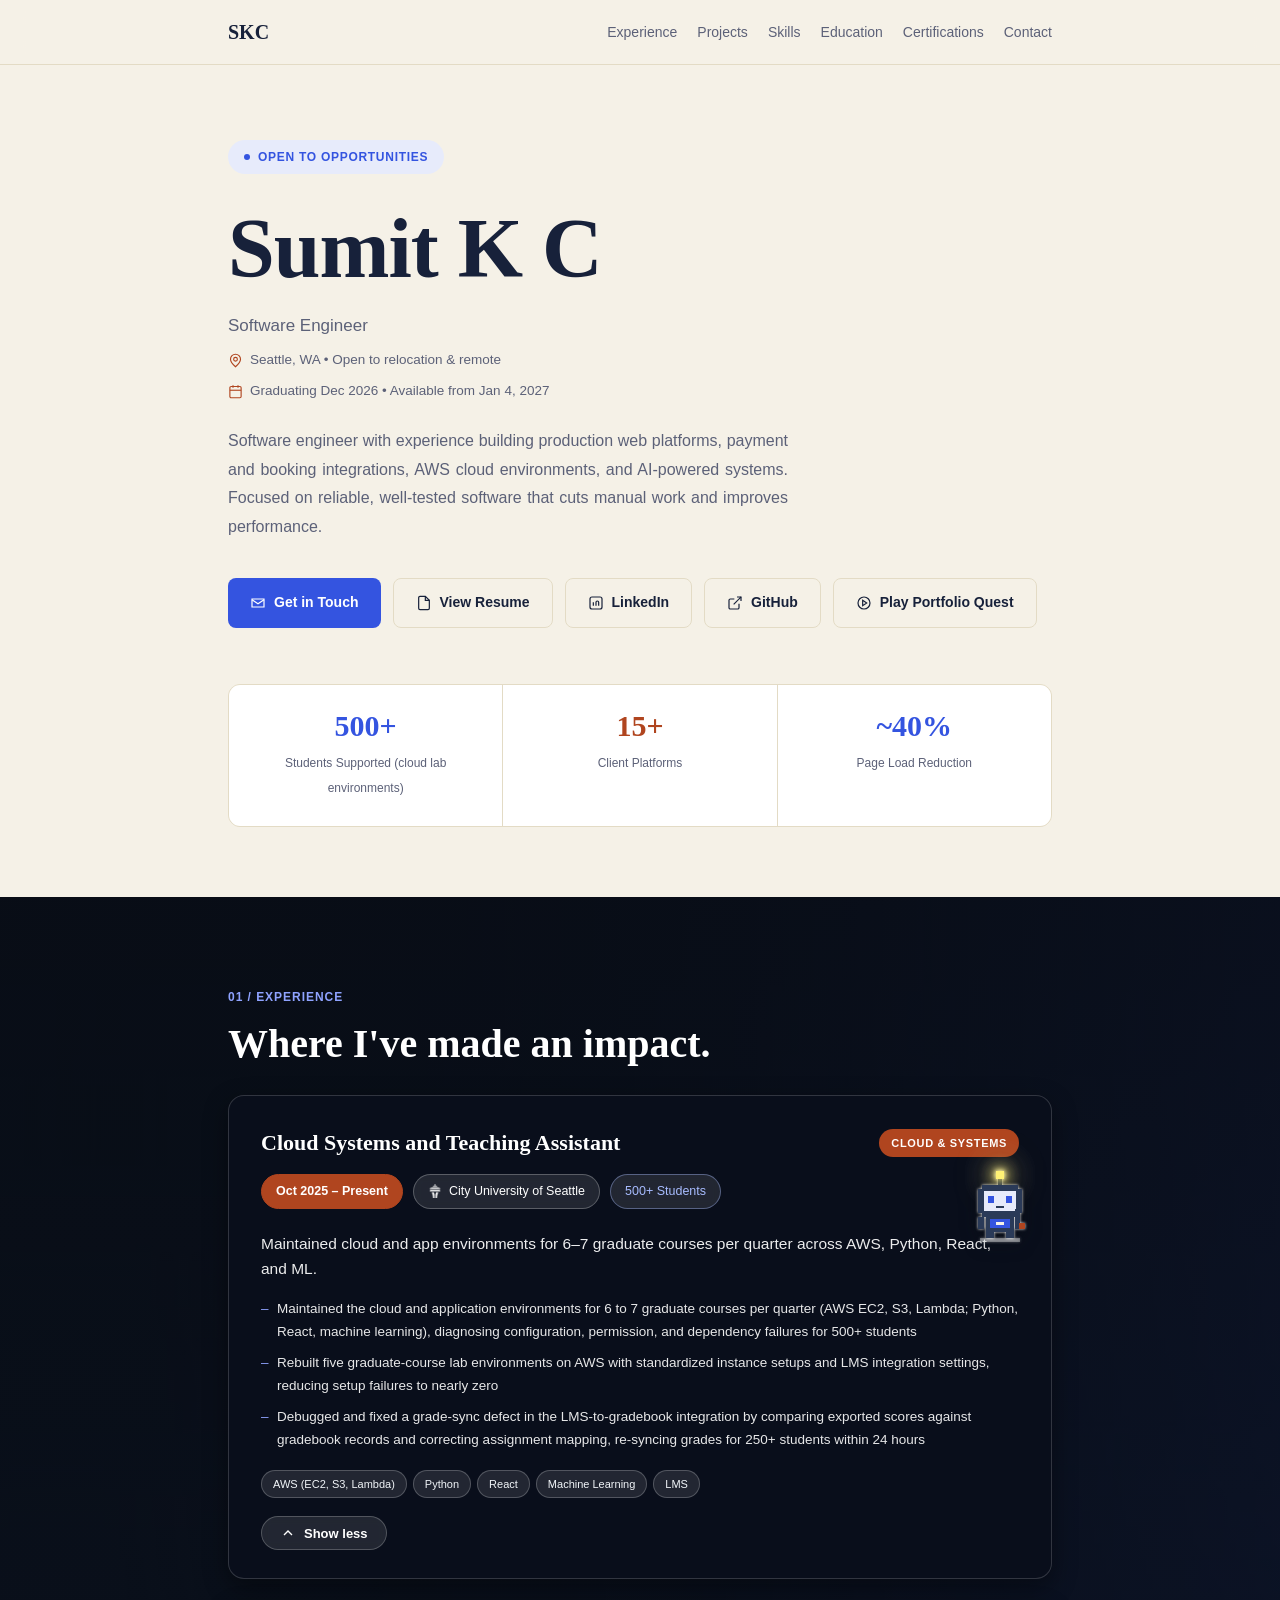
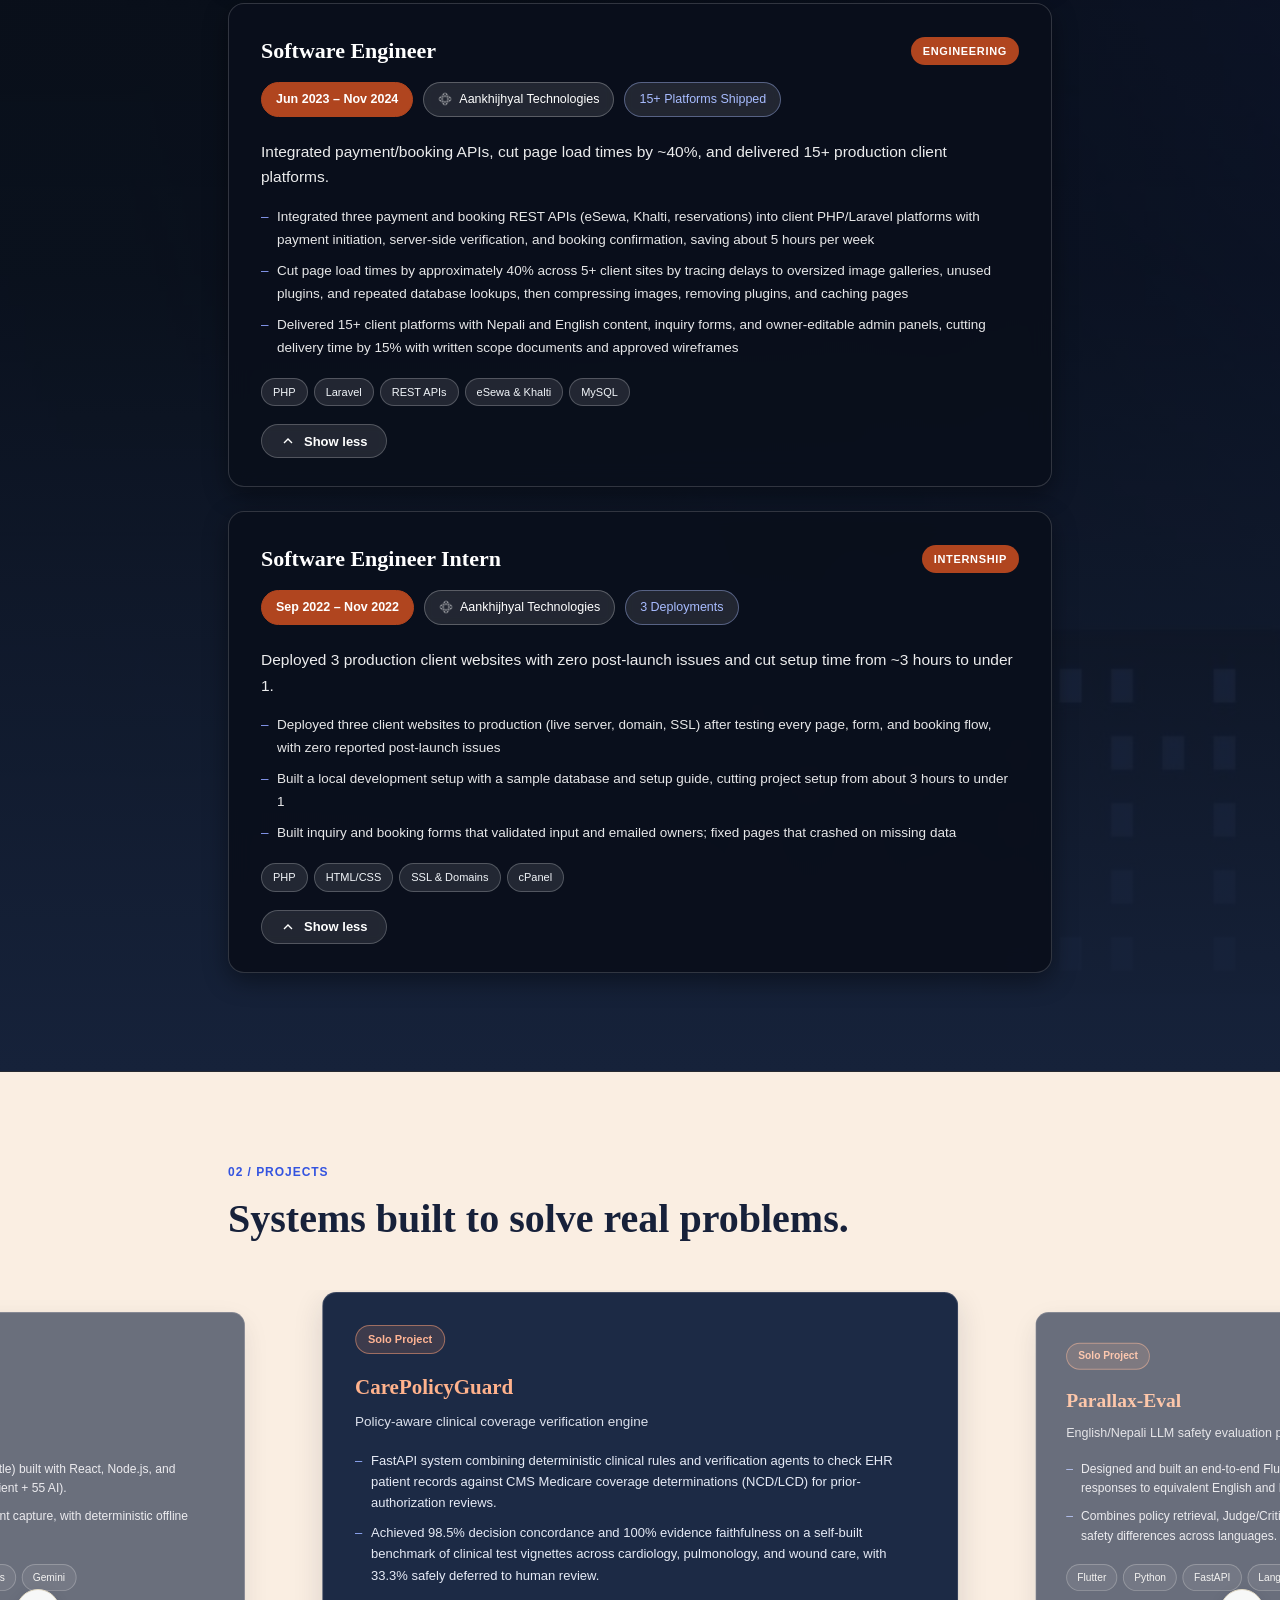
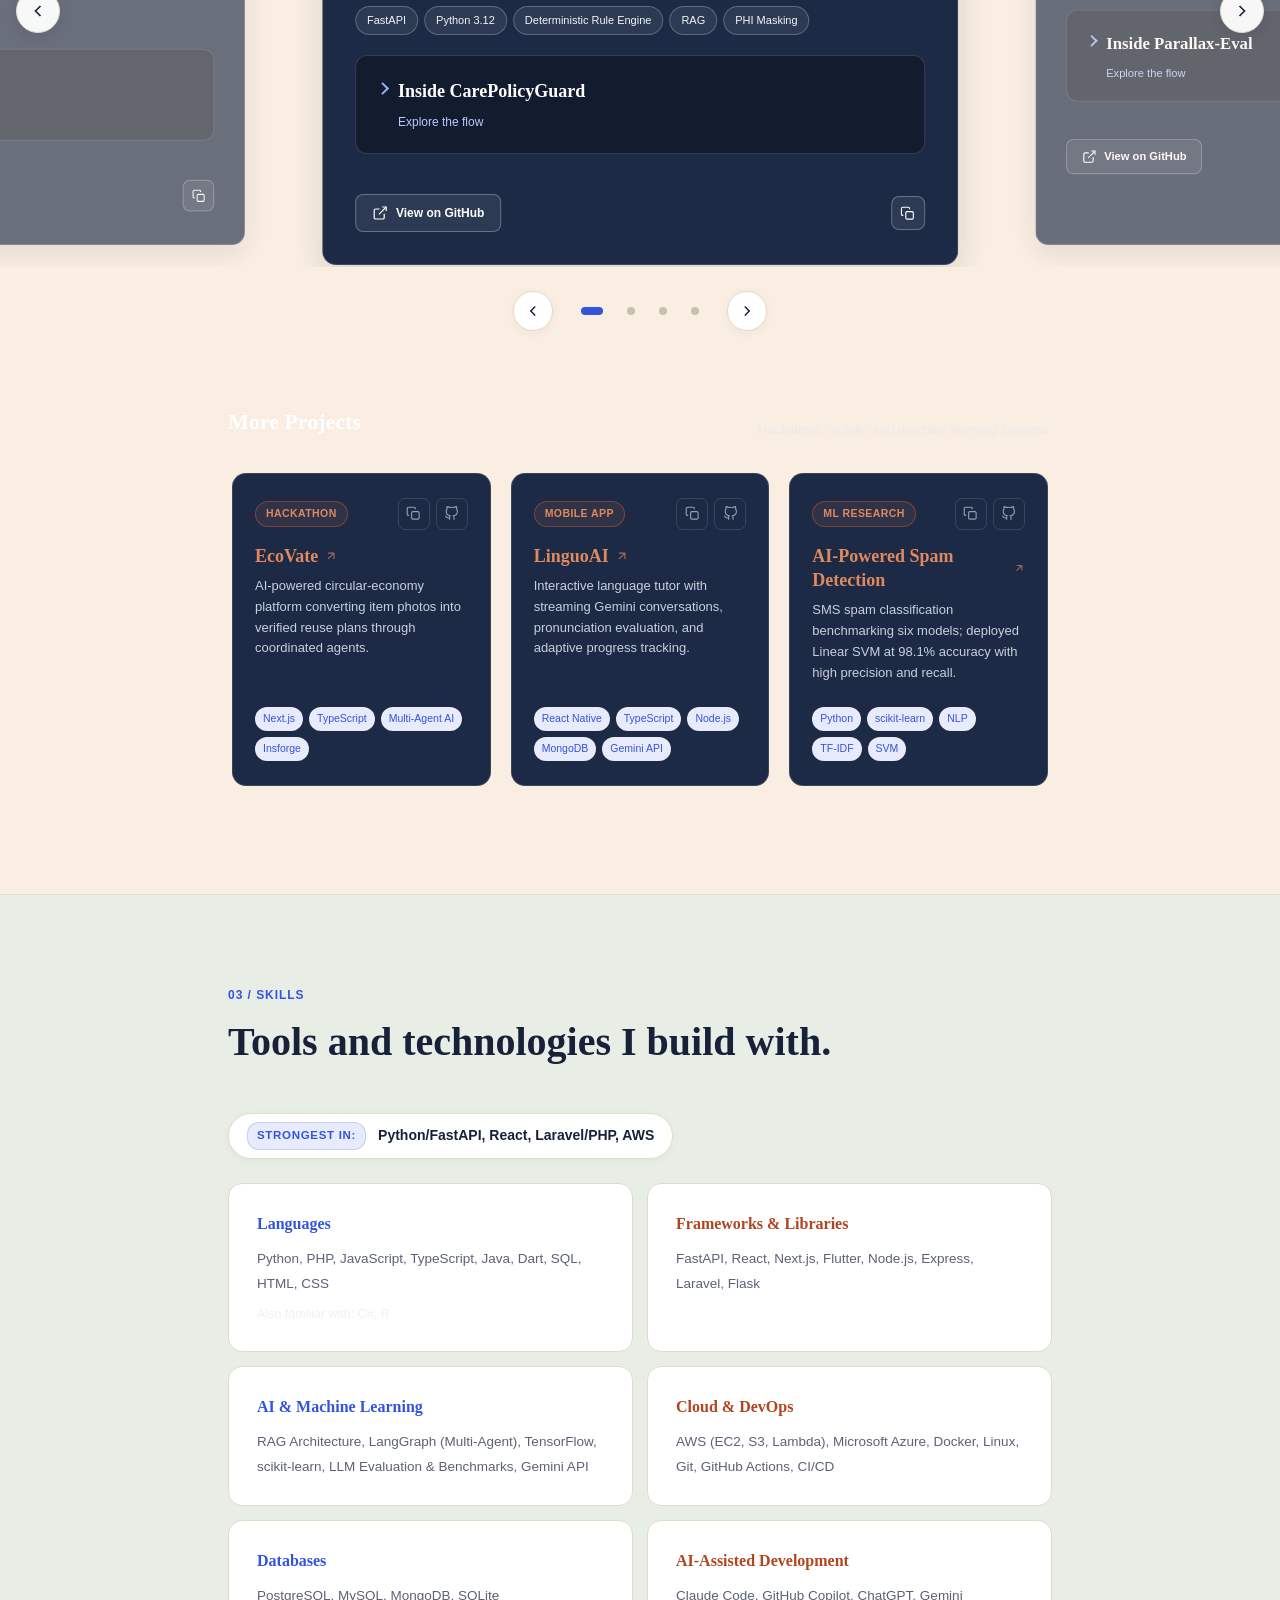
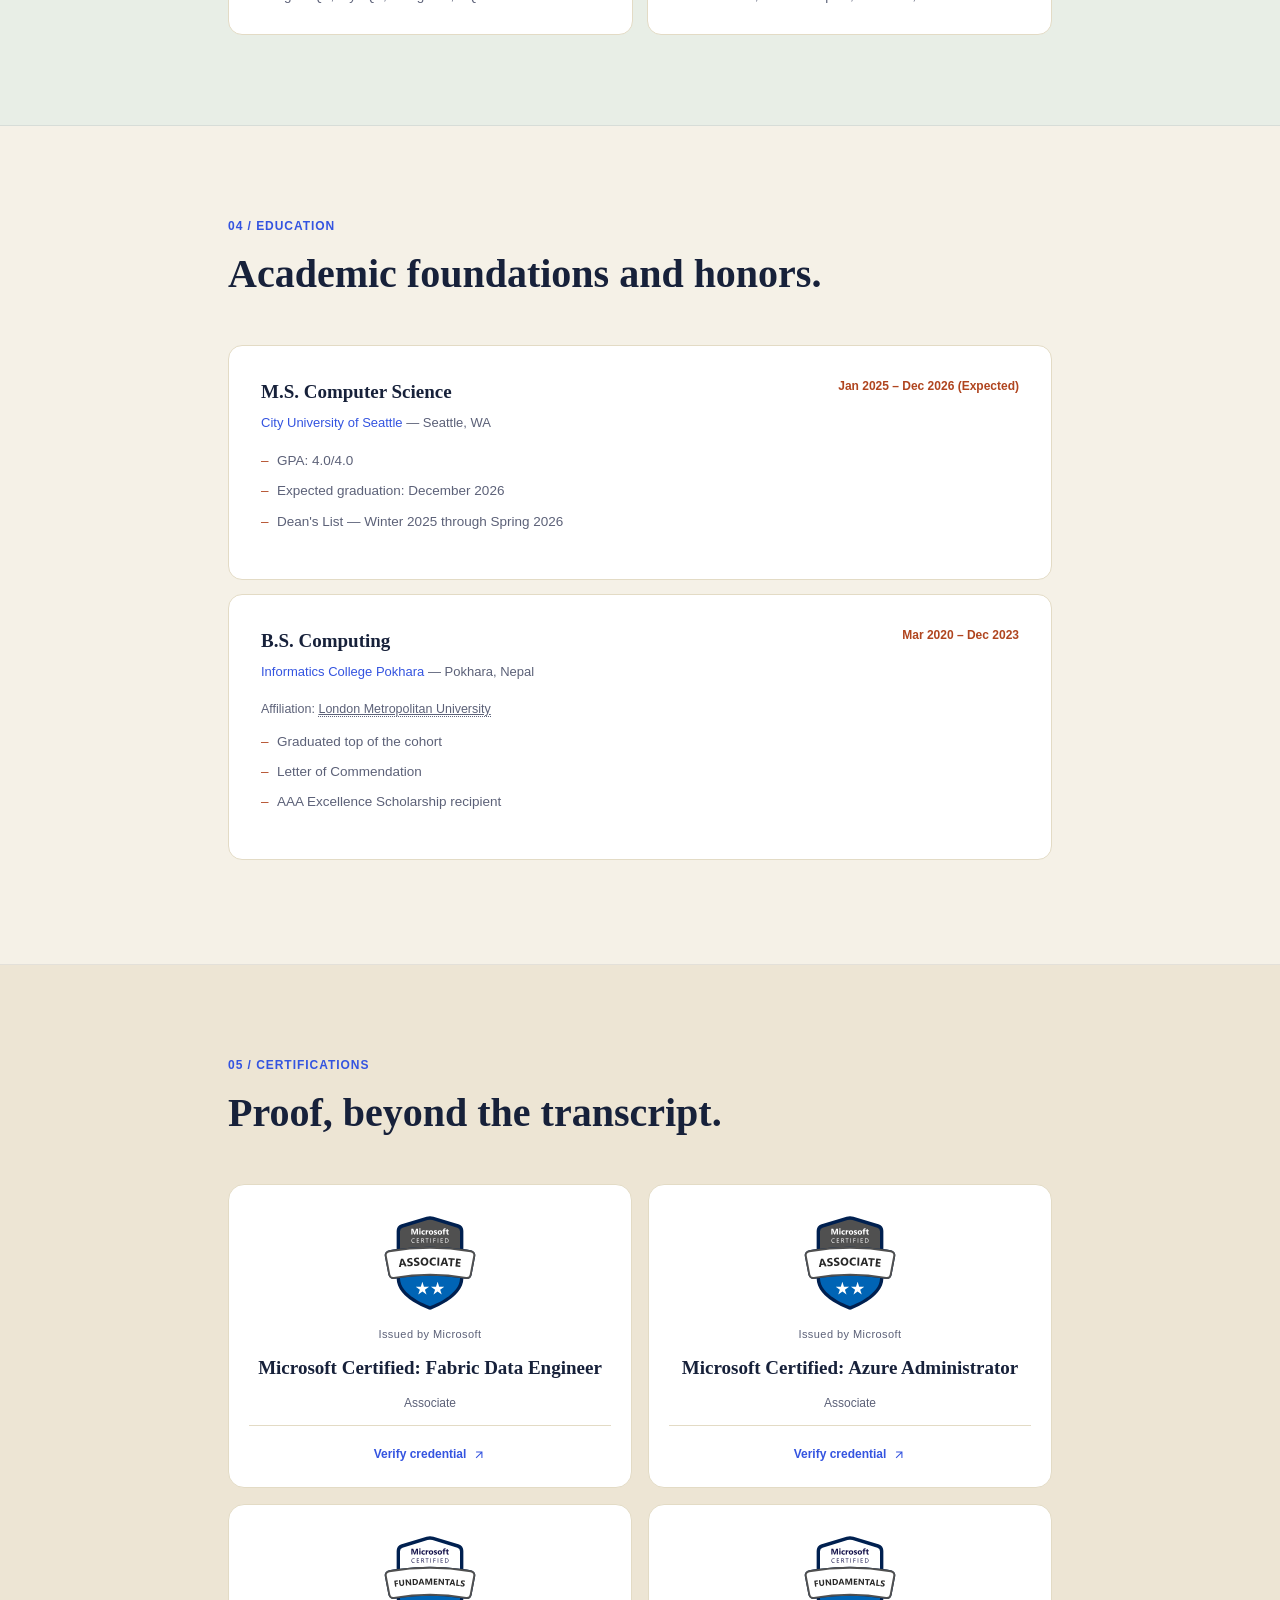
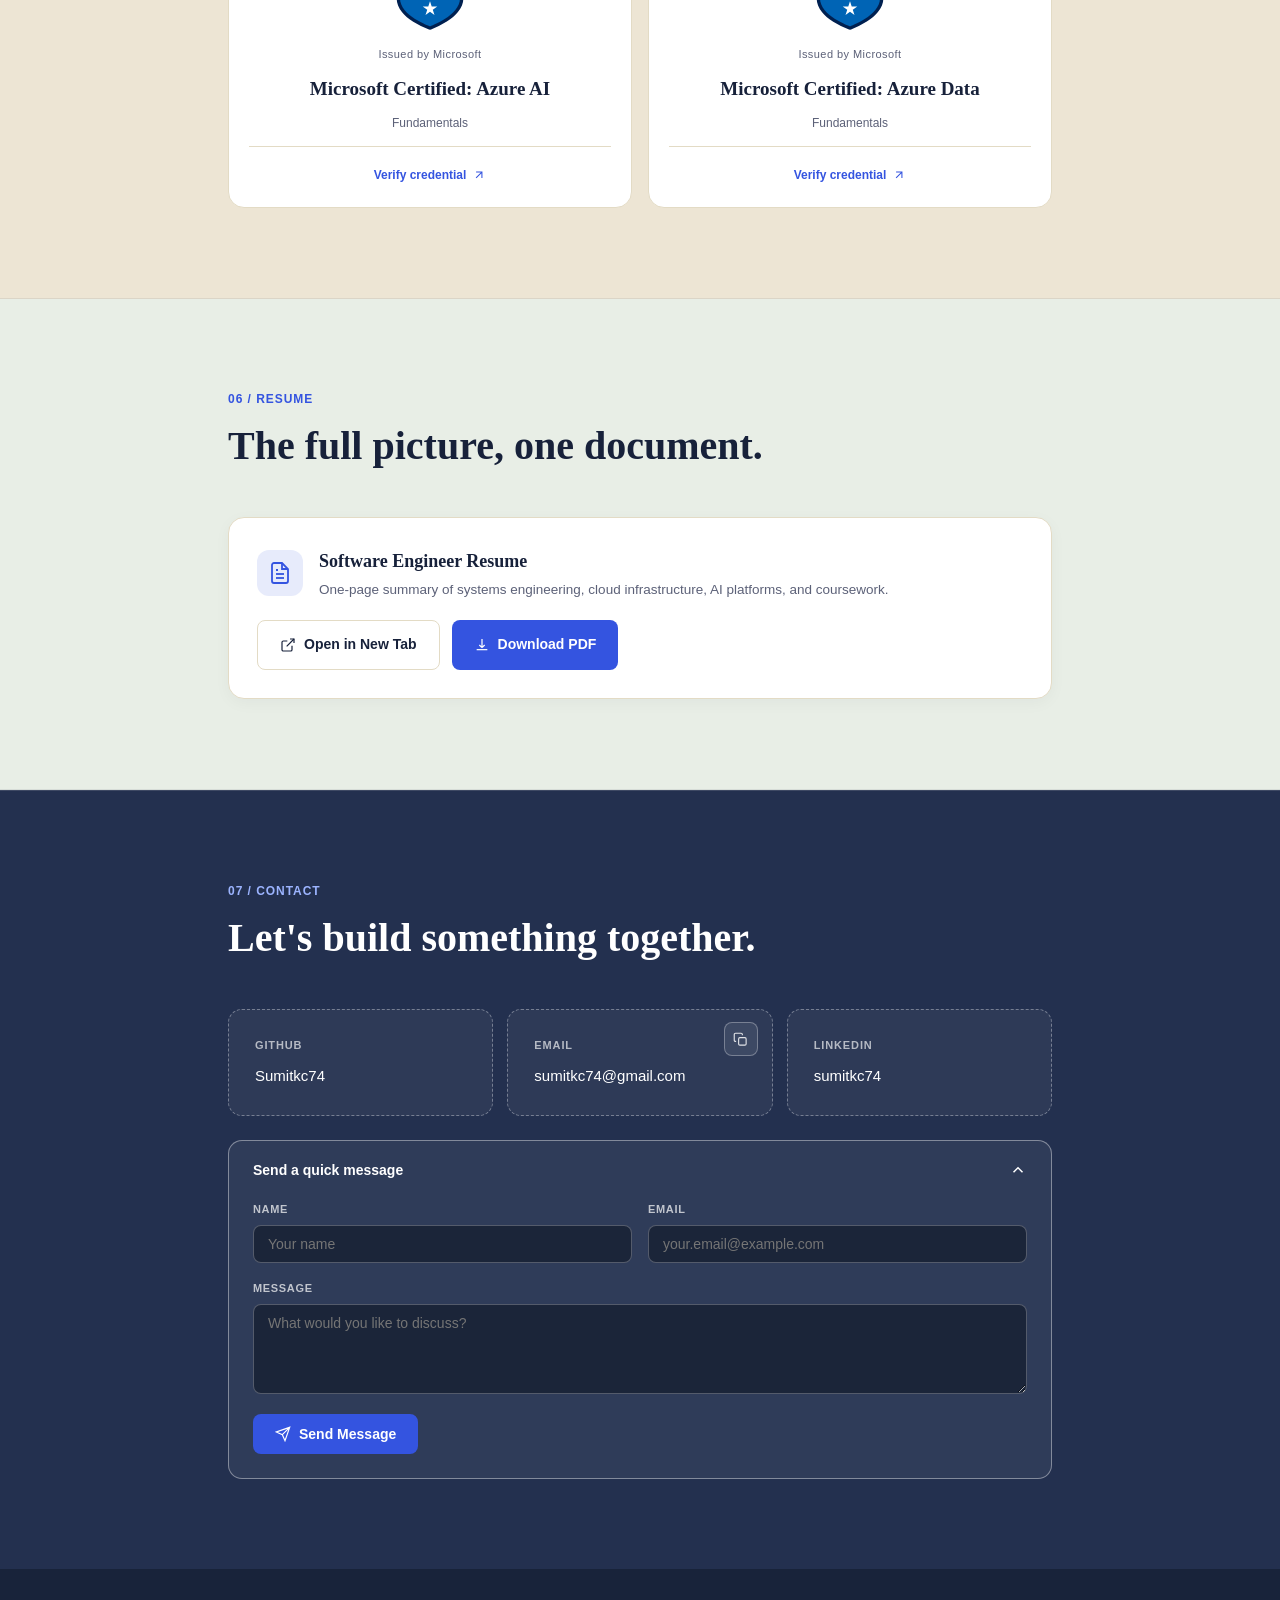
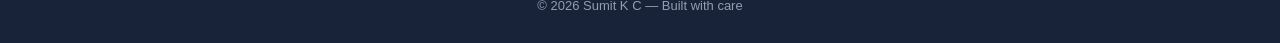
==== commit 90468a17: "Update Projects to warm peach, Certifications to warm sand, and Contact to midnight blue" ====
--- a/index.html
+++ b/index.html
@@ -83,31 +83,32 @@
 <style>
   :root {
     /* 5 Analogous Section Background Tones */
-    --tone-cream: #f5f1e7;
-    --tone-navy: #080c14;
-    --tone-lilac: #ece8f6;
-    --tone-sage: #e9f0e8;
-    --tone-peach: #faeee2;
+    --tone-cream: #f5f1e7;       /* Warm ivory cream */
+    --tone-navy: #16223a;        /* Elegant dark navy (Experience) */
+    --tone-peach: #faeee2;       /* Soft delicate warm peach (Projects) */
+    --tone-sage: #e8eee6;        /* Subtle calm herbal sage (Skills & Resume) */
+    --tone-sand: #ede5d4;        /* Refined warm linen sand (Certifications) */
+    --tone-midnight: #23304f;    /* Midnight slate navy blue (Contact) */
 
     /* Section Background Mappings */
     --bg-hero: var(--tone-cream);
-    --bg-experience: var(--tone-navy);
-    --bg-projects: var(--tone-lilac);
+    --bg-experience: #080c14;
+    --bg-projects: var(--tone-peach);
     --bg-skills: var(--tone-sage);
-    --bg-education: var(--tone-peach);
-    --bg-certifications: var(--tone-lilac);
-    --bg-resume: var(--tone-cream);
-    --bg-contact: var(--tone-navy);
+    --bg-education: var(--tone-cream);
+    --bg-certifications: var(--tone-sand);
+    --bg-resume: var(--tone-sage);
+    --bg-contact: var(--tone-midnight);
 
     /* Section Dividers */
     --divider-subtle: rgba(23, 33, 58, 0.08);
     --divider-dark: rgba(255, 255, 255, 0.12);
 
     --cream: #f5f1e7;
-    --cream-sage: #e9f0e8;
+    --cream-sage: #e8eee6;
     --cream-peach: #faeee2;
-    --cream-lilac: #ece8f6;
-    --cream-sand: #f5f1e7;
+    --cream-lilac: #f2ece0;
+    --cream-sand: #ede5d4;
     --cream-card: #ffffff;
     --cream-border: #e3dbc5;
     --ink: #17213a;
@@ -121,7 +122,7 @@
     --coral: #b0451f;
     --coral-tint: #fbe9e1;
     --contact-blue: #23304f;
-    --footer-navy: #0b1526;
+    --footer-navy: #18233a;
     --font-display: 'Fraunces', serif;
     --font-body: 'Inter', sans-serif;
   }
@@ -2094,7 +2095,7 @@
     color: #fff;
   }
 
-  .contact-section .section-eyebrow { color: rgba(255,255,255,0.7); }
+  .contact-section .section-eyebrow { color: #9cb4ff; }
   .contact-section h2.tagline { color: #fff; }
 
   .contact-grid {
@@ -2105,17 +2106,23 @@
 
   .contact-card {
     padding: 26px;
-    border: 1.5px dashed rgba(255,255,255,0.35);
+    background: rgba(255, 255, 255, 0.05);
+    border: 1.5px dashed rgba(255, 255, 255, 0.35);
     border-radius: 14px;
     text-decoration: none;
     color: #fff;
     display: flex;
     flex-direction: column;
     gap: 8px;
-    transition: background 0.2s;
-  }
-
-  .contact-card:hover { background: rgba(255,255,255,0.08); }
+    transition: background 0.2s ease, border-color 0.2s ease, transform 0.2s ease;
+  }
+
+  .contact-card:hover {
+    background: rgba(255, 255, 255, 0.12);
+    border-color: #8fa3ff;
+    border-style: solid;
+    transform: translateY(-2px);
+  }
 
   .contact-card-email {
     position: relative;
@@ -2857,7 +2864,7 @@
     </section>
 
     <!-- PROJECTS -->
-    <section class="block tint-lilac" id="projects">
+    <section class="block tint-peach" id="projects">
       <div class="container">
         <div class="section-eyebrow">02 / Projects</div>
         <h2 class="tagline">Systems built to solve real problems.</h2>
@@ -3255,7 +3262,7 @@
     </section>
 
     <!-- EDUCATION -->
-    <section class="block tint-peach" id="education">
+    <section class="block tint-cream" id="education">
       <div class="container">
       <div class="section-eyebrow">04 / Education</div>
       <h2 class="tagline">Academic foundations and honors.</h2>
@@ -3290,7 +3297,7 @@
     </section>
 
     <!-- CERTIFICATIONS -->
-    <section class="block tint-lilac" id="certifications">
+    <section class="block tint-sand" id="certifications">
       <div class="container">
       <div class="section-eyebrow">05 / Certifications</div>
       <h2 class="tagline">Proof, beyond the transcript.</h2>
@@ -3340,7 +3347,7 @@
     </section>
 
     <!-- RESUME -->
-    <section class="block tint-sand" id="resume">
+    <section class="block tint-sage" id="resume">
       <div class="container">
       <div class="section-eyebrow">06 / Resume</div>
       <h2 class="tagline">The full picture, one document.</h2>
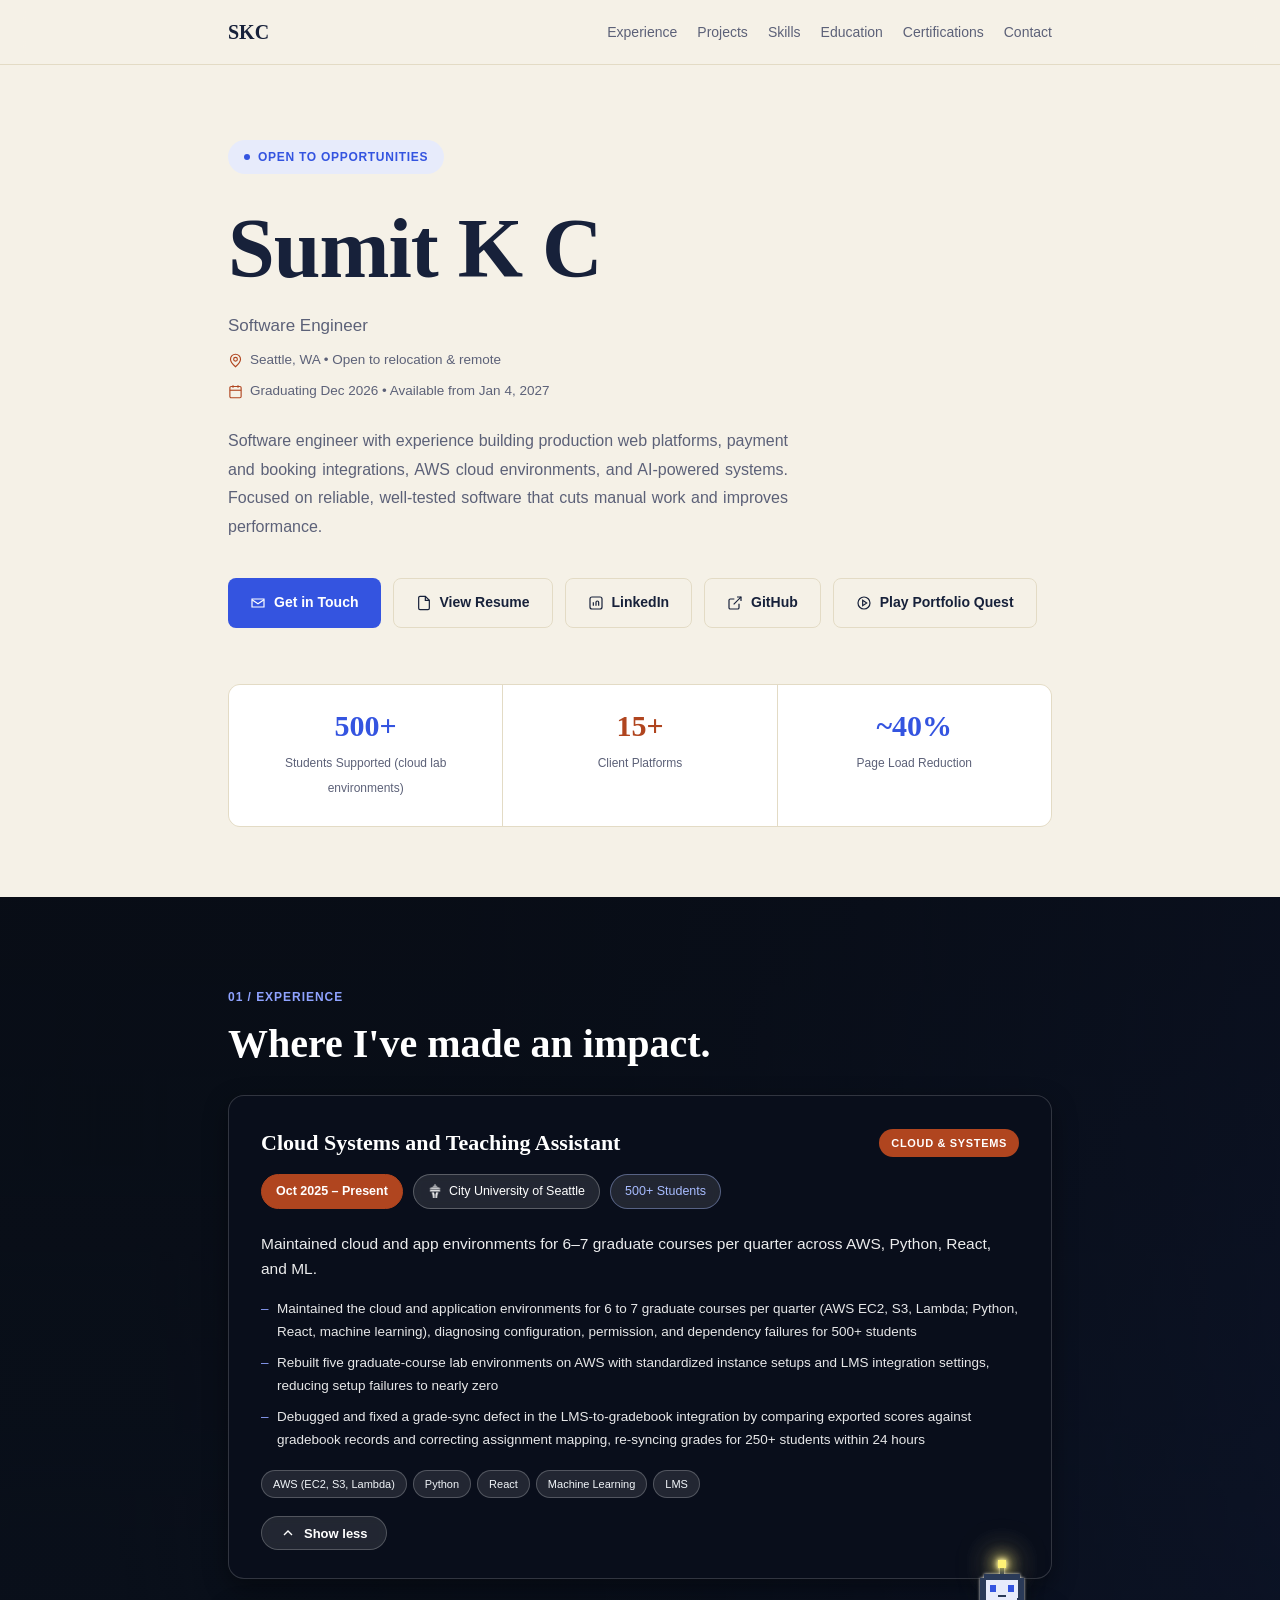
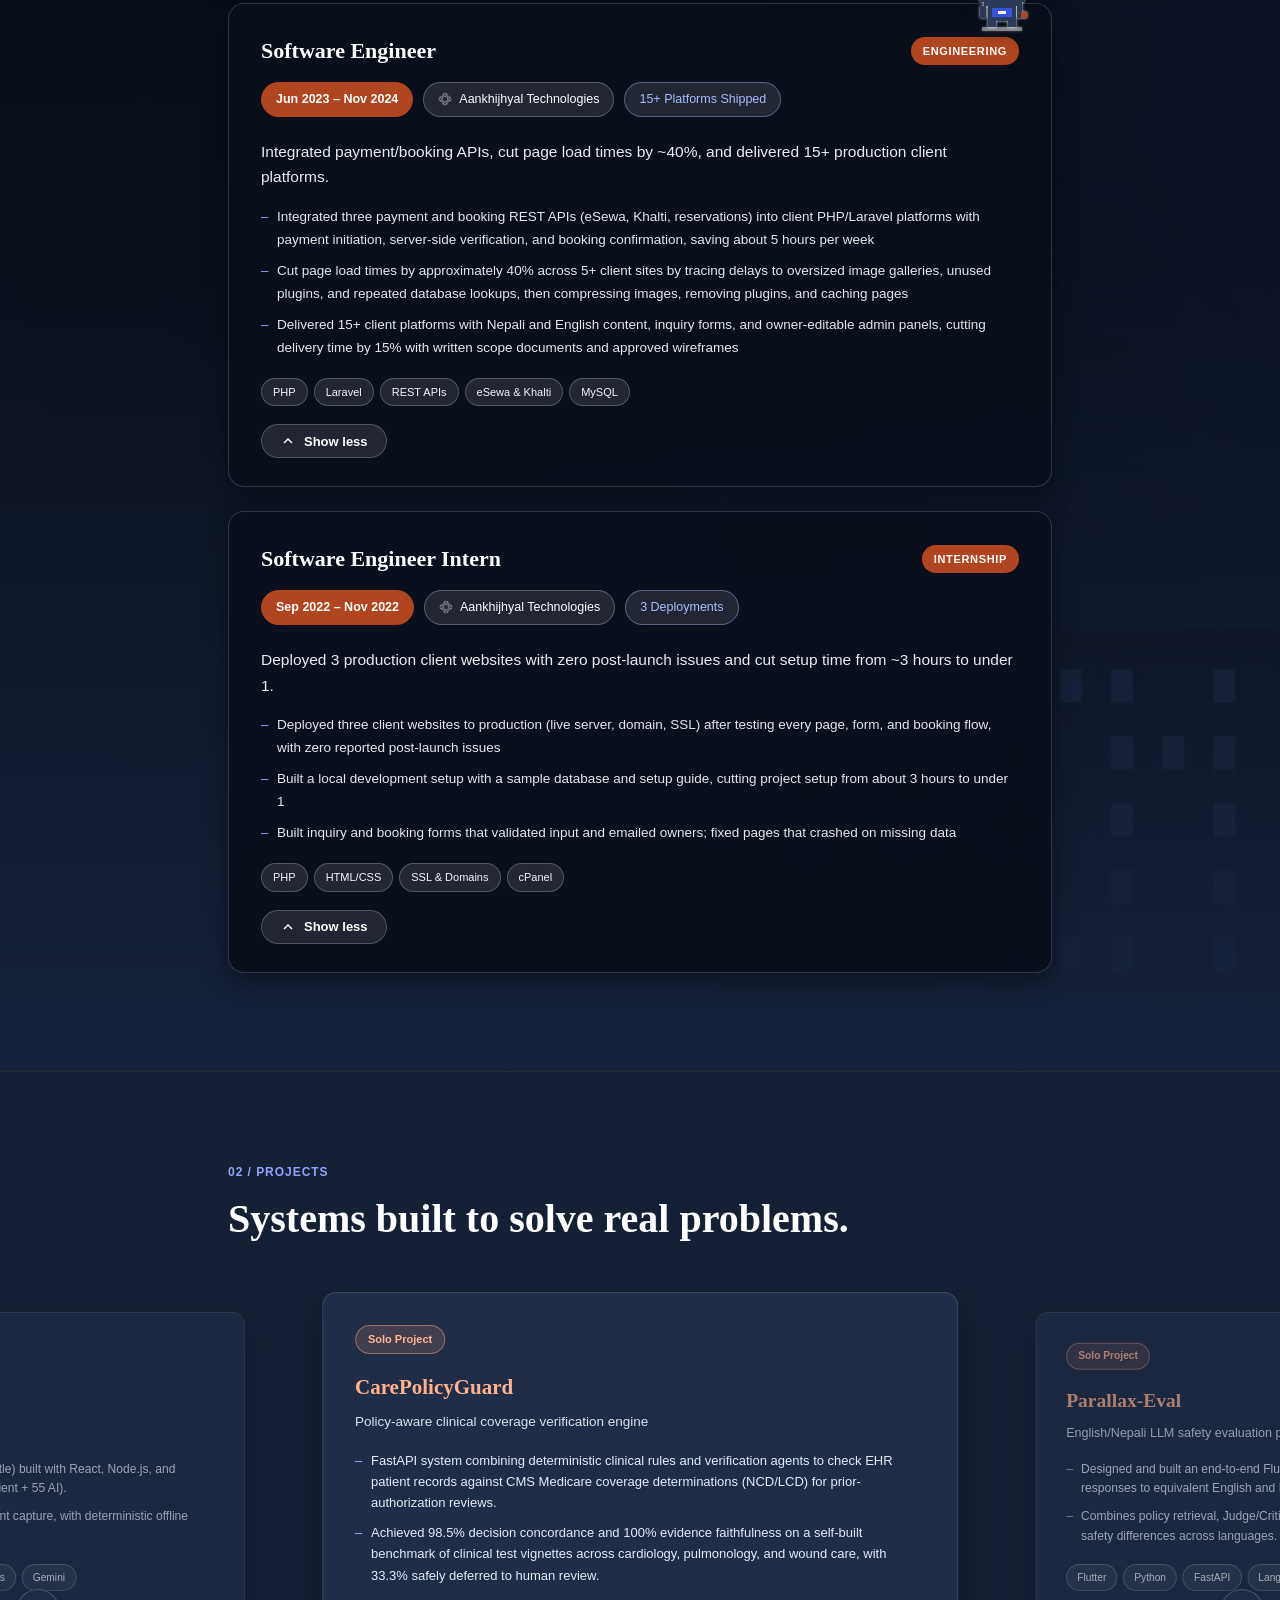
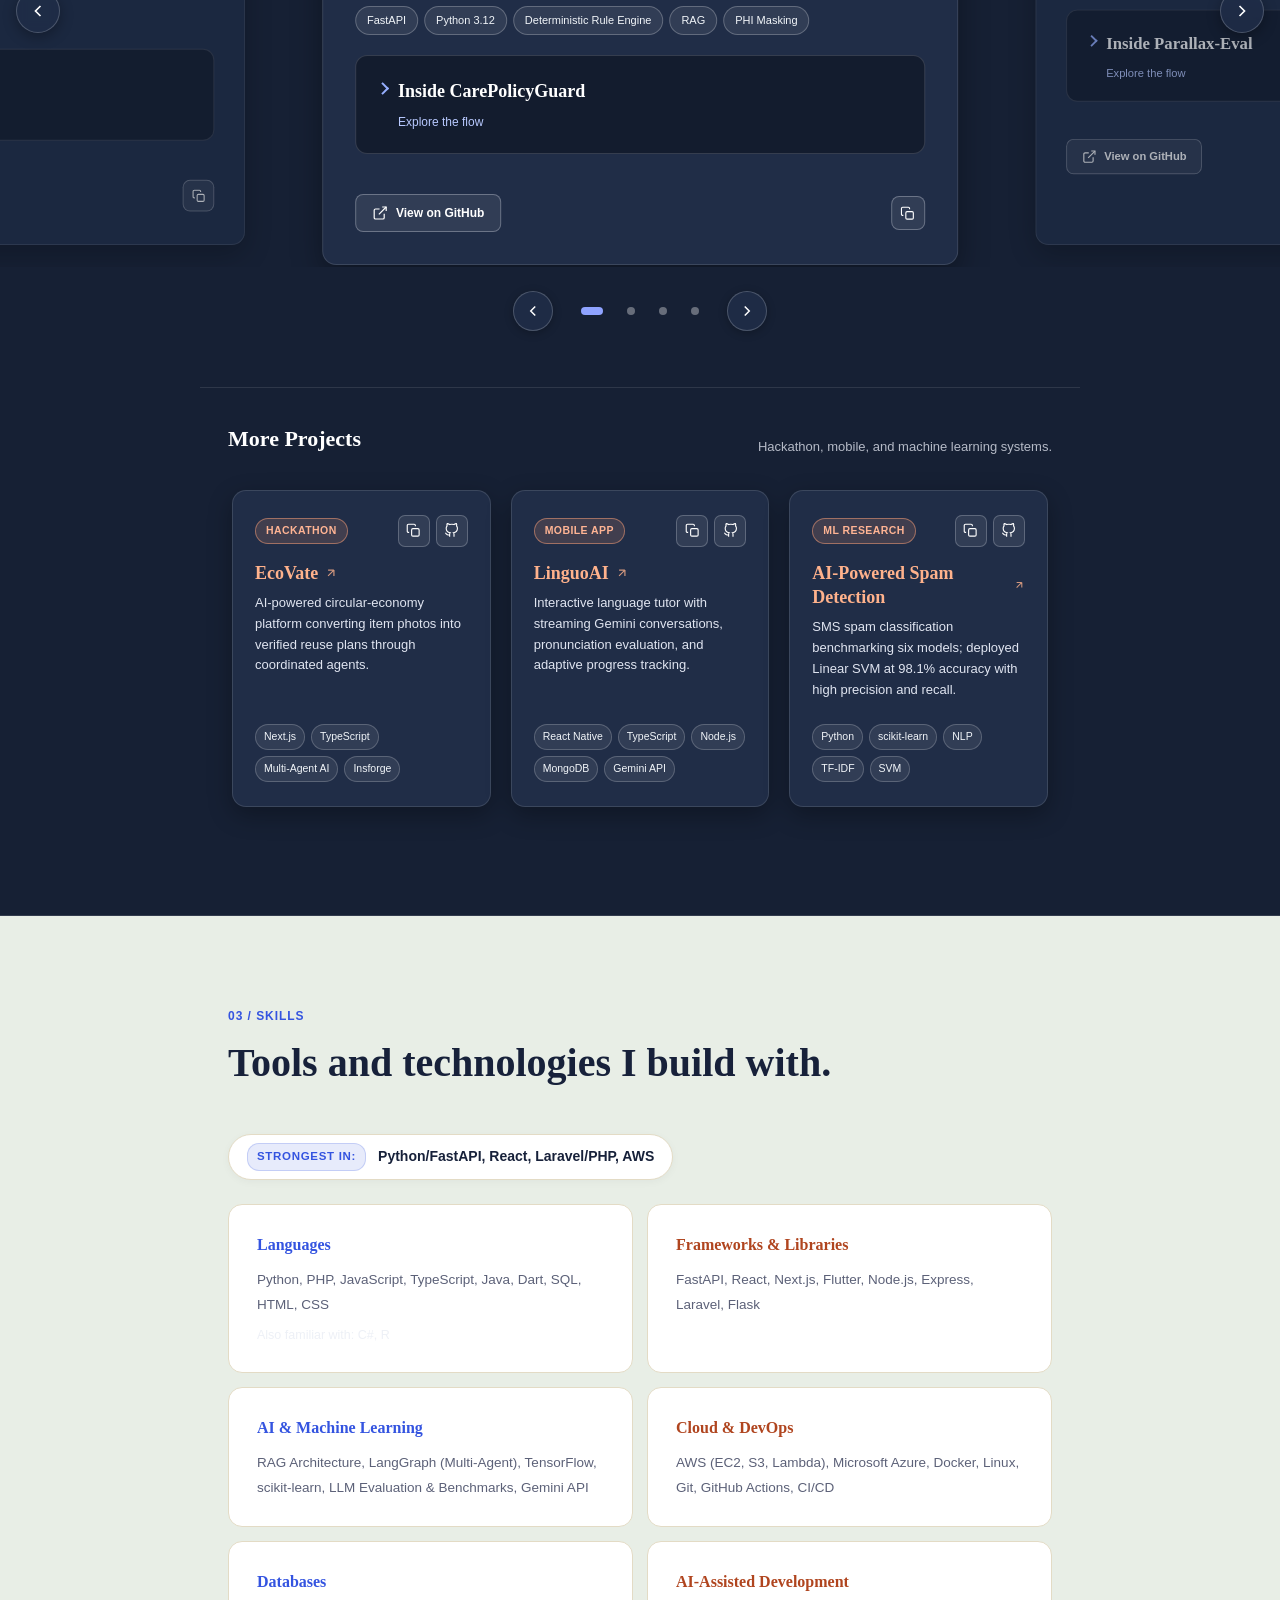
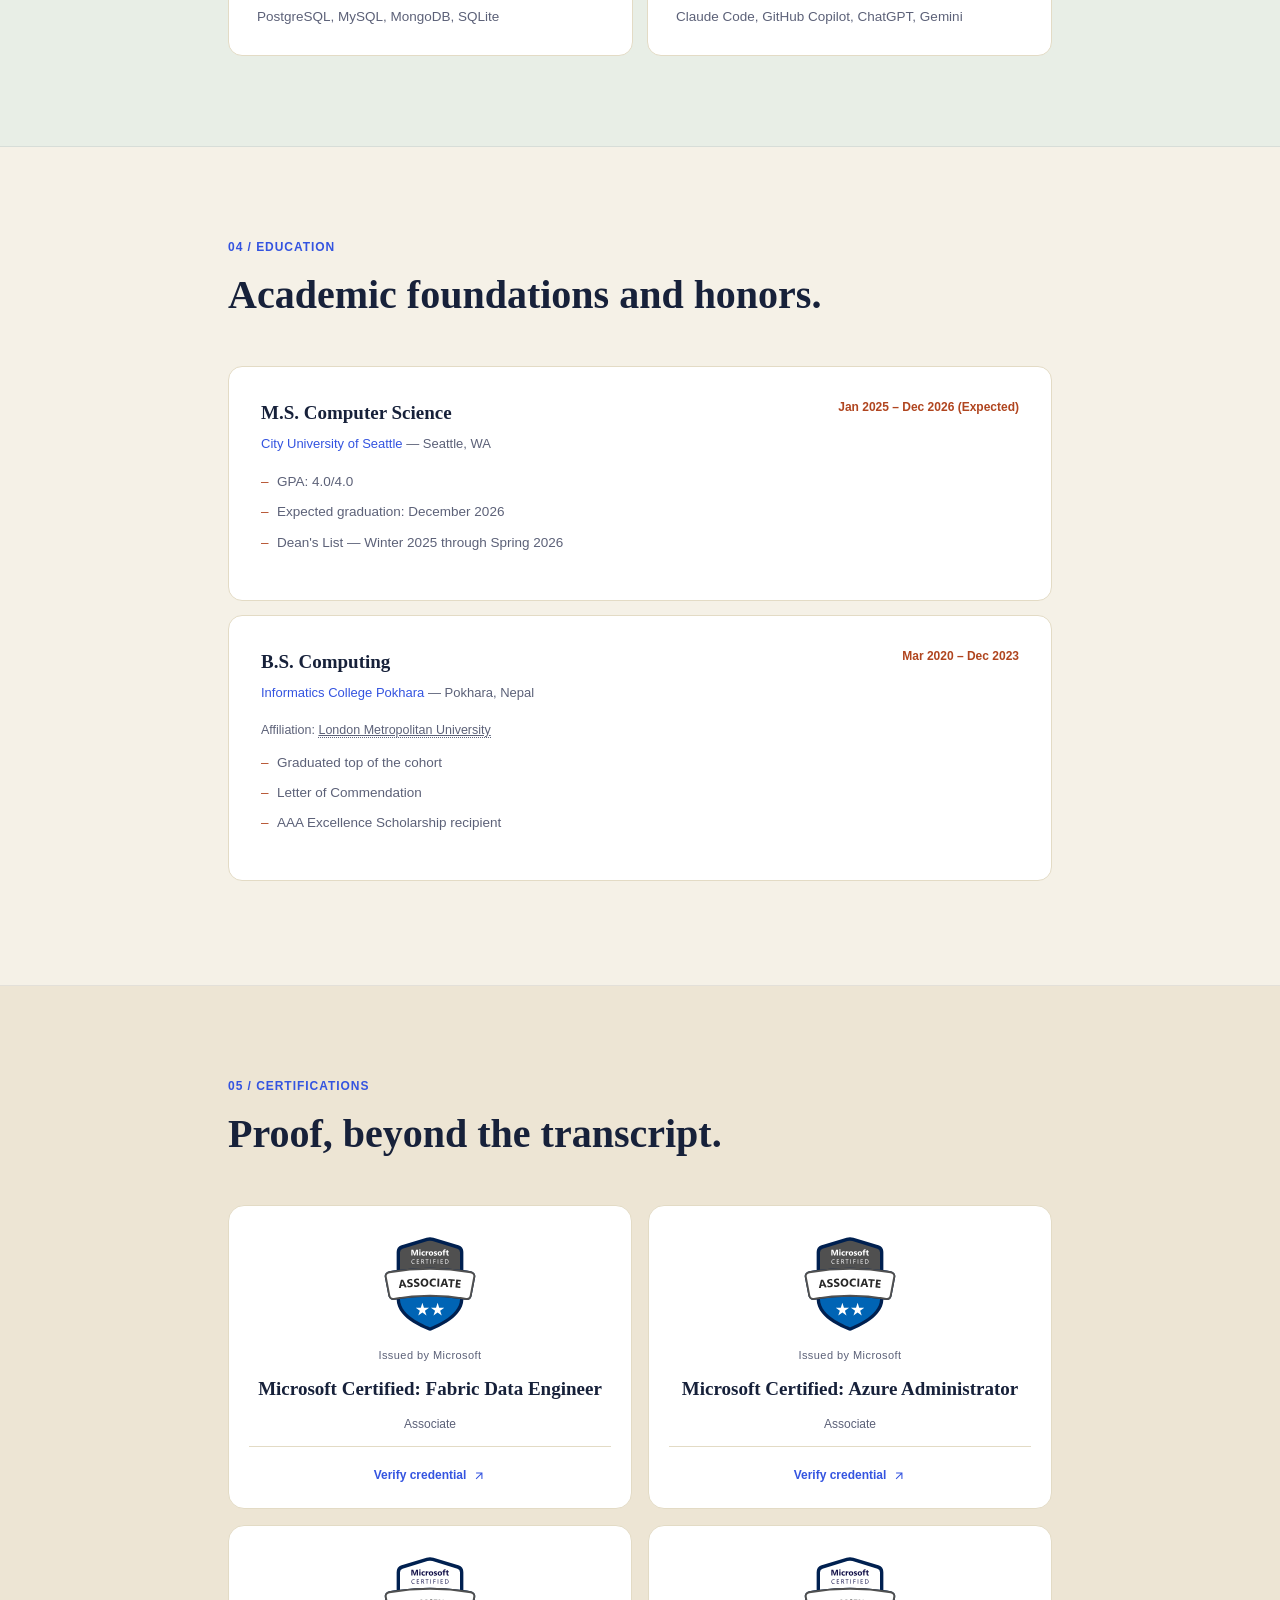
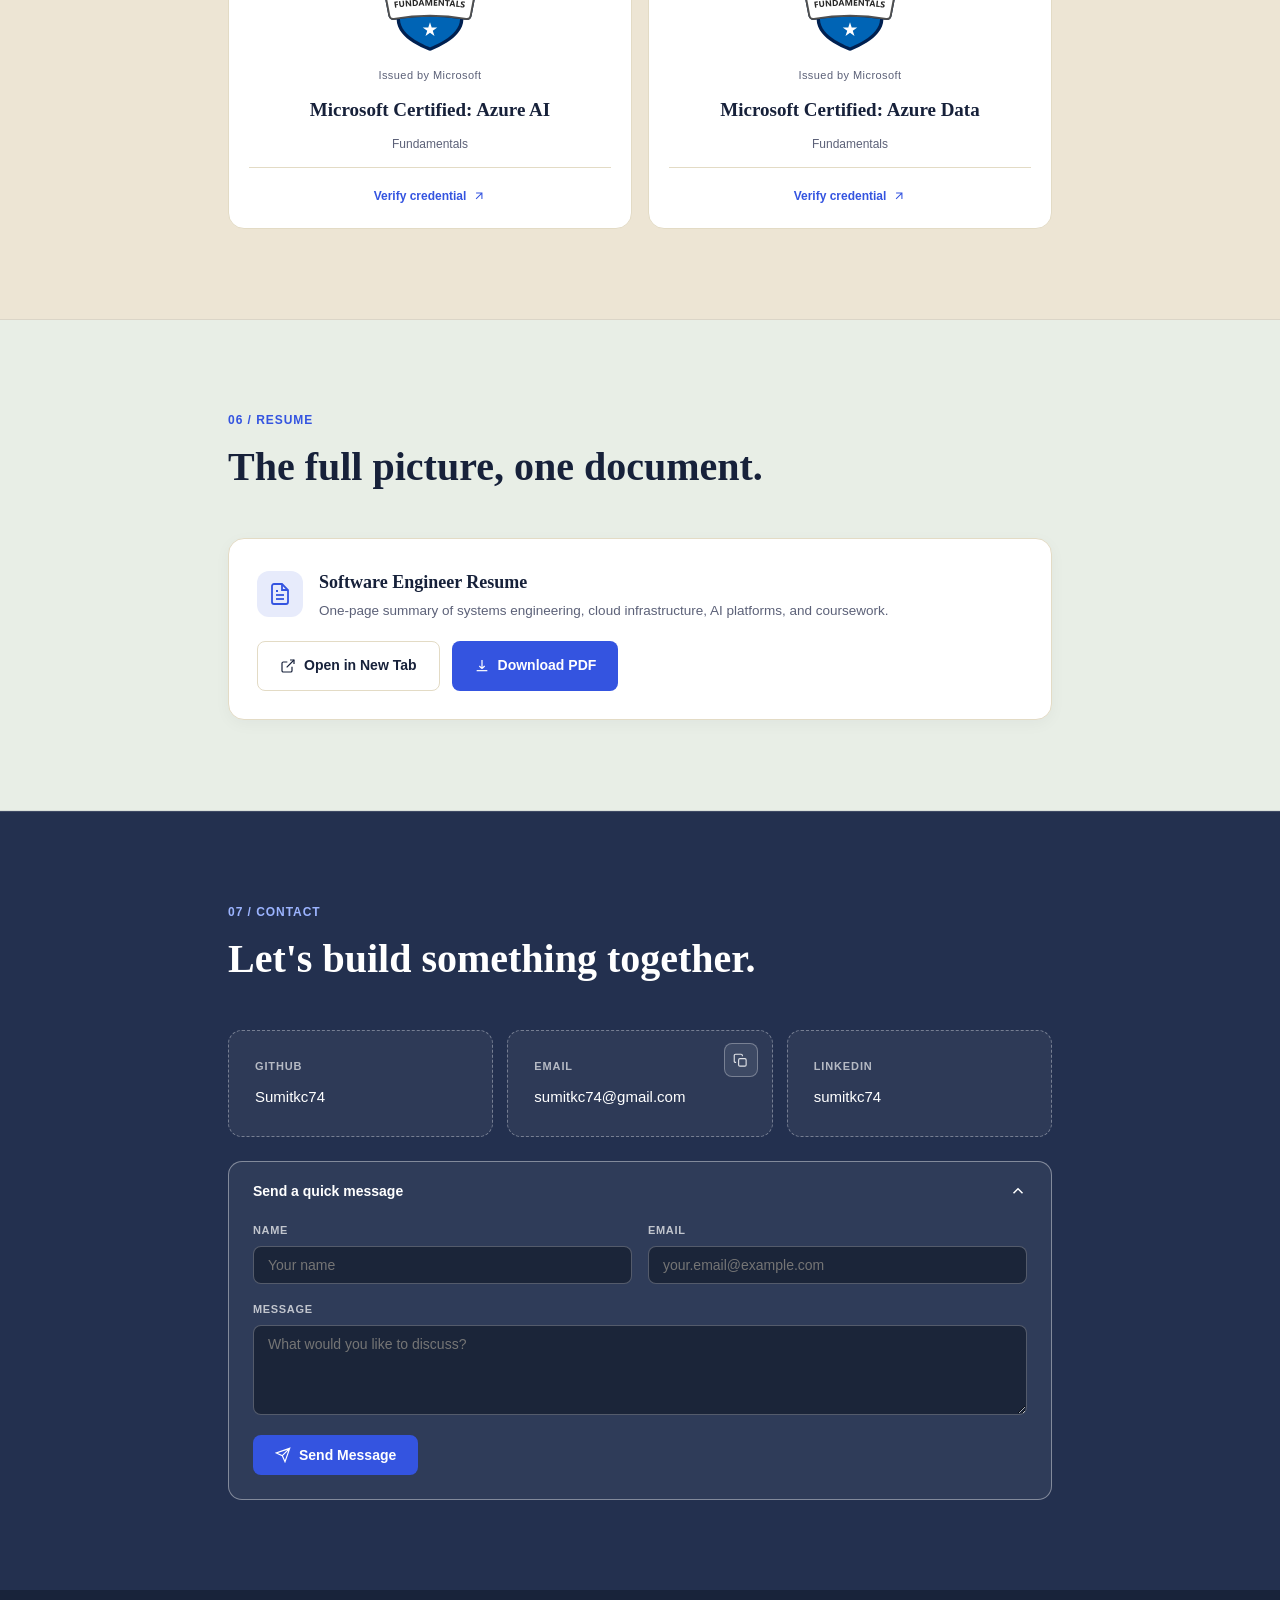
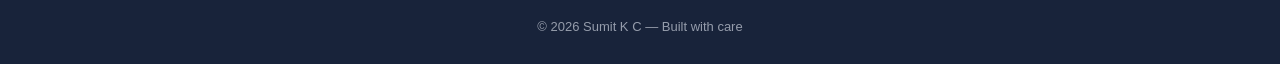
==== commit 4ce605fb: "Update Projects to flat slate indigo with elevated cards and high-contrast typography" ====
--- a/index.html
+++ b/index.html
@@ -83,22 +83,25 @@
 <style>
   :root {
     /* 5 Analogous Section Background Tones */
-    --tone-cream: #f5f1e7;       /* Warm ivory cream */
-    --tone-navy: #16223a;        /* Elegant dark navy (Experience) */
-    --tone-peach: #faeee2;       /* Soft delicate warm peach (Projects) */
+    --tone-cream: #f5f1e7;       /* Warm ivory cream (Hero & Education) */
+    --tone-navy: #080c14;        /* Deep dark navy (Experience) */
+    --tone-slate: #162034;       /* Flat slate/indigo (Projects) */
     --tone-sage: #e8eee6;        /* Subtle calm herbal sage (Skills & Resume) */
     --tone-sand: #ede5d4;        /* Refined warm linen sand (Certifications) */
     --tone-midnight: #23304f;    /* Midnight slate navy blue (Contact) */
 
     /* Section Background Mappings */
     --bg-hero: var(--tone-cream);
-    --bg-experience: #080c14;
-    --bg-projects: var(--tone-peach);
+    --bg-experience: var(--tone-navy);
+    --bg-projects: var(--tone-slate);
     --bg-skills: var(--tone-sage);
     --bg-education: var(--tone-cream);
     --bg-certifications: var(--tone-sand);
     --bg-resume: var(--tone-sage);
     --bg-contact: var(--tone-midnight);
+
+    --card-projects: #202d47;
+    --card-projects-border: rgba(255, 255, 255, 0.12);
 
     /* Section Dividers */
     --divider-subtle: rgba(23, 33, 58, 0.08);
@@ -664,7 +667,7 @@
 
   #projects {
     background: var(--bg-projects);
-    border-bottom: 1px solid var(--divider-subtle);
+    border-bottom: 1px solid var(--divider-dark);
   }
 
   #skills {
@@ -1209,21 +1212,21 @@
 
   .project-card {
     padding: 32px;
-    background: var(--navy-card);
-    border: 1px solid rgba(226, 230, 240, 0.16);
+    background: var(--card-projects, #202d47);
+    border: 1px solid var(--card-projects-border, rgba(255, 255, 255, 0.12));
     border-radius: 14px;
     display: flex;
     flex-direction: column;
     min-height: 380px;
     height: 100%;
-    box-shadow: 0 10px 30px rgba(23, 33, 58, 0.14);
+    box-shadow: 0 10px 30px rgba(0, 0, 0, 0.35);
     transition: transform 0.25s ease, box-shadow 0.25s ease, border-color 0.25s ease;
   }
 
   .project-card:hover {
-    border-color: rgba(143, 163, 255, 0.4);
+    border-color: rgba(143, 163, 255, 0.5);
     transform: translateY(-2px);
-    box-shadow: 0 14px 36px rgba(23, 33, 58, 0.22);
+    box-shadow: 0 14px 36px rgba(0, 0, 0, 0.45);
   }
 
   .project-card :focus-visible {
@@ -1237,24 +1240,24 @@
     width: 44px;
     height: 44px;
     border-radius: 50%;
-    border: 1.5px solid var(--cream-border);
-    background: rgba(255, 255, 255, 0.95);
+    border: 1px solid rgba(255, 255, 255, 0.2);
+    background: rgba(32, 45, 71, 0.9);
     backdrop-filter: blur(6px);
     -webkit-backdrop-filter: blur(6px);
-    color: var(--ink);
+    color: #ffffff;
     display: flex;
     align-items: center;
     justify-content: center;
     cursor: pointer;
     z-index: 10;
-    box-shadow: 0 4px 14px rgba(23, 33, 58, 0.1);
+    box-shadow: 0 4px 14px rgba(0, 0, 0, 0.3);
     transition: all 0.2s ease;
   }
 
   .carousel-side-arrow:hover {
-    background: #ffffff;
-    border-color: var(--blue);
-    color: var(--blue);
+    background: #2b3c5e;
+    border-color: #8fa3ff;
+    color: #8fa3ff;
     transform: translateY(-50%) scale(1.08);
   }
 
@@ -1277,19 +1280,19 @@
   .carousel-arrow {
     width: 40px; height: 40px;
     border-radius: 50%;
-    border: 1px solid var(--cream-border);
-    background: var(--cream-card);
-    color: var(--ink);
+    border: 1px solid rgba(255, 255, 255, 0.2);
+    background: rgba(32, 45, 71, 0.9);
+    color: #ffffff;
     display: flex;
     align-items: center;
     justify-content: center;
     cursor: pointer;
-    box-shadow: 0 2px 8px rgba(23, 33, 58, 0.05);
+    box-shadow: 0 2px 8px rgba(0, 0, 0, 0.25);
     transition: all 0.2s;
     flex-shrink: 0;
   }
 
-  .carousel-arrow:hover { border-color: var(--blue); color: var(--blue); }
+  .carousel-arrow:hover { border-color: #8fa3ff; color: #8fa3ff; background: #2b3c5e; }
   .carousel-arrow svg { width: 18px; height: 18px; }
 
   .carousel-dots {
@@ -1303,7 +1306,7 @@
     height: 24px;
     border-radius: 12px;
     border: 8px solid transparent;
-    background: #c8c0af;
+    background: rgba(255, 255, 255, 0.35);
     background-clip: padding-box;
     cursor: pointer;
     padding: 0;
@@ -1312,12 +1315,12 @@
     -webkit-tap-highlight-color: transparent;
   }
   .carousel-dots .dot:focus-visible {
-    outline: 2px solid var(--blue);
+    outline: 2px solid #8fa3ff;
     outline-offset: 2px;
   }
 
   .carousel-dots .dot.active {
-    background: var(--blue);
+    background: #8fa3ff;
     background-clip: padding-box;
     width: 38px;
     border-radius: 12px;
@@ -1329,11 +1332,11 @@
     font-size: 12px;
     font-weight: 600;
     letter-spacing: 0.04em;
-    color: var(--ink);
+    color: #ffffff;
     padding: 4px 10px;
-    background: var(--cream-card);
+    background: rgba(32, 45, 71, 0.9);
     border-radius: 12px;
-    border: 1px solid var(--cream-border);
+    border: 1px solid rgba(255, 255, 255, 0.2);
   }
 
   @media (max-width: 480px) {
@@ -1518,8 +1521,9 @@
 
   /* Compact More Projects row */
   .more-projects-wrapper {
-    margin-top: 48px;
-    padding-top: 24px;
+    margin-top: 56px;
+    padding-top: 32px;
+    border-top: 1px solid rgba(255, 255, 255, 0.1);
   }
 
   .more-projects-header {
@@ -1534,13 +1538,13 @@
     font-family: var(--font-display);
     font-size: 22px;
     font-weight: 600;
-    color: #fff;
+    color: #ffffff;
     margin: 0;
   }
 
   .more-projects-sub {
     font-size: 13px;
-    color: var(--light-muted);
+    color: rgba(226, 230, 240, 0.78);
     margin: 0;
   }
 
@@ -1552,14 +1556,15 @@
   }
 
   .more-project-card {
-    background: var(--navy-card);
-    border: 1px solid var(--navy-border);
+    background: var(--card-projects, #202d47);
+    border: 1px solid var(--card-projects-border, rgba(255, 255, 255, 0.12));
     border-radius: 14px;
     padding: 24px 22px;
     display: flex;
     flex-direction: column;
     height: 100%;
     position: relative;
+    box-shadow: 0 8px 24px rgba(0, 0, 0, 0.3);
     transition: transform 0.28s cubic-bezier(0.2, 0.8, 0.2, 1),
                 border-color 0.28s ease,
                 box-shadow 0.28s ease;
@@ -1567,9 +1572,9 @@
 
   .more-project-card:hover {
     transform: translateY(-8px) scale(1.045);
-    border-color: rgba(224, 137, 95, 0.65);
+    border-color: rgba(255, 178, 140, 0.65);
     box-shadow: 0 20px 36px -10px rgba(0, 0, 0, 0.6),
-                0 0 0 1px rgba(224, 137, 95, 0.35);
+                0 0 0 1px rgba(255, 178, 140, 0.35);
     z-index: 5;
   }
 
@@ -1586,9 +1591,9 @@
     font-weight: 600;
     padding: 3px 10px;
     border-radius: 20px;
-    background: rgba(224, 137, 95, 0.1);
-    color: #e0895f;
-    border: 1px solid rgba(201, 84, 42, 0.5);
+    background: rgba(255, 162, 120, 0.15);
+    color: #ffb494;
+    border: 1px solid rgba(255, 162, 120, 0.5);
     text-transform: uppercase;
     letter-spacing: 0.04em;
     white-space: nowrap;
@@ -1604,16 +1609,16 @@
     width: 32px;
     height: 32px;
     border-radius: 7px;
-    color: var(--light-muted);
-    border: 1px solid var(--navy-border);
-    background: transparent;
+    color: #ffffff;
+    border: 1px solid rgba(226, 230, 240, 0.25);
+    background: rgba(255, 255, 255, 0.08);
     transition: all 0.2s ease;
   }
 
   .more-project-actions .icon-btn:hover {
-    border-color: #e0895f;
-    color: #e0895f;
-    background: rgba(224, 137, 95, 0.12);
+    border-color: #ffb28c;
+    color: #ffb28c;
+    background: rgba(255, 178, 140, 0.18);
   }
 
   .more-project-name {
@@ -1625,7 +1630,7 @@
   }
 
   .more-project-name a {
-    color: #e0895f;
+    color: #ffb28c;
     text-decoration: none;
     transition: color 0.2s ease;
     display: inline-flex;
@@ -1634,27 +1639,27 @@
   }
 
   .more-project-name a:hover {
-    color: #f5a67e;
+    color: #ffd0ba;
   }
 
   .more-project-arrow {
     width: 14px;
     height: 14px;
-    color: #e0895f;
-    opacity: 0.7;
+    color: #ffb28c;
+    opacity: 0.8;
     transition: transform 0.2s ease, opacity 0.2s ease;
   }
 
   .more-project-name a:hover .more-project-arrow {
     transform: translate(2px, -2px);
     opacity: 1;
-    color: #f5a67e;
+    color: #ffd0ba;
   }
 
   .more-project-desc {
     font-size: 13px;
     line-height: 1.6;
-    color: rgba(226, 230, 240, 0.88);
+    color: rgba(240, 244, 255, 0.92);
     margin-bottom: 16px;
     flex-grow: 1;
   }
@@ -1671,6 +1676,9 @@
   .more-project-card .tech-stack .tag {
     font-size: 10.5px;
     padding: 3px 8px;
+    background: rgba(255, 255, 255, 0.08);
+    border: 1px solid rgba(255, 255, 255, 0.2);
+    color: #f1f5f9;
   }
 
   @media (max-width: 900px) {
@@ -2864,7 +2872,7 @@
     </section>
 
     <!-- PROJECTS -->
-    <section class="block tint-peach" id="projects">
+    <section class="block navy-section" id="projects">
       <div class="container">
         <div class="section-eyebrow">02 / Projects</div>
         <h2 class="tagline">Systems built to solve real problems.</h2>
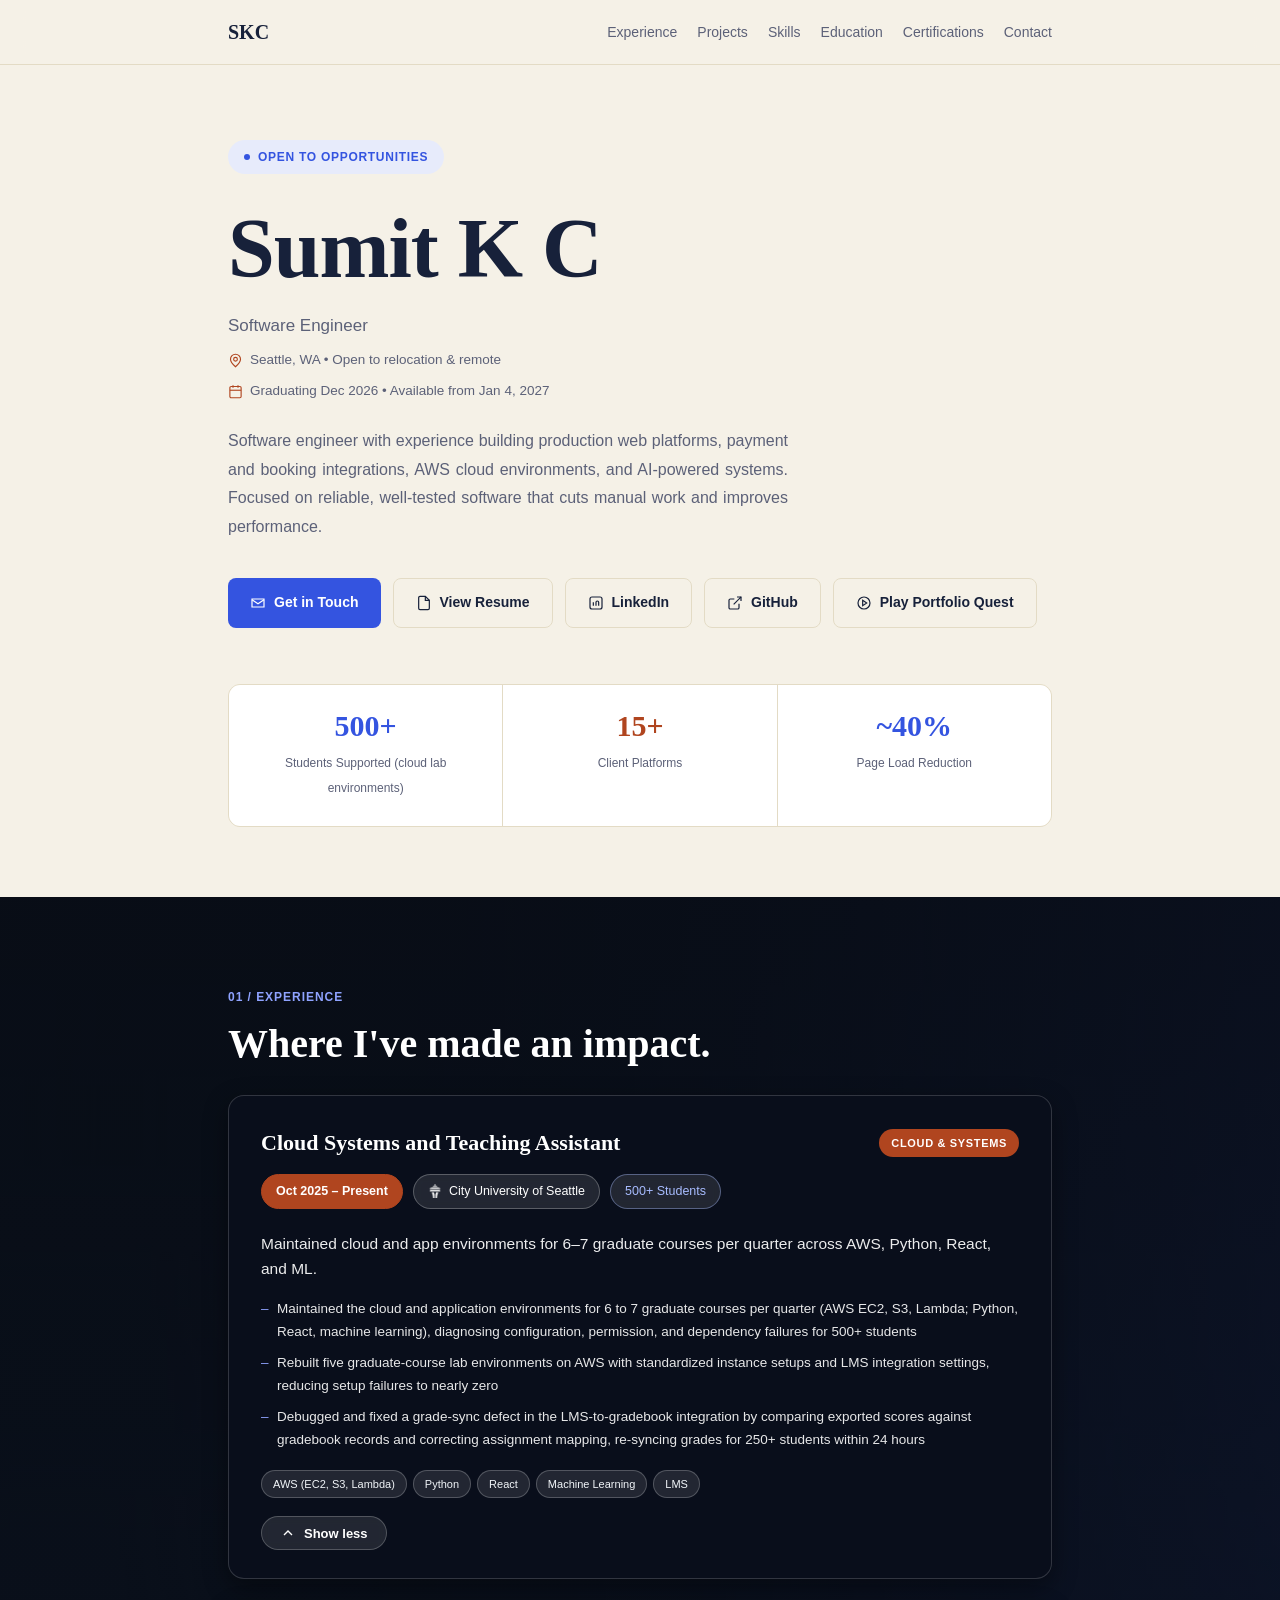
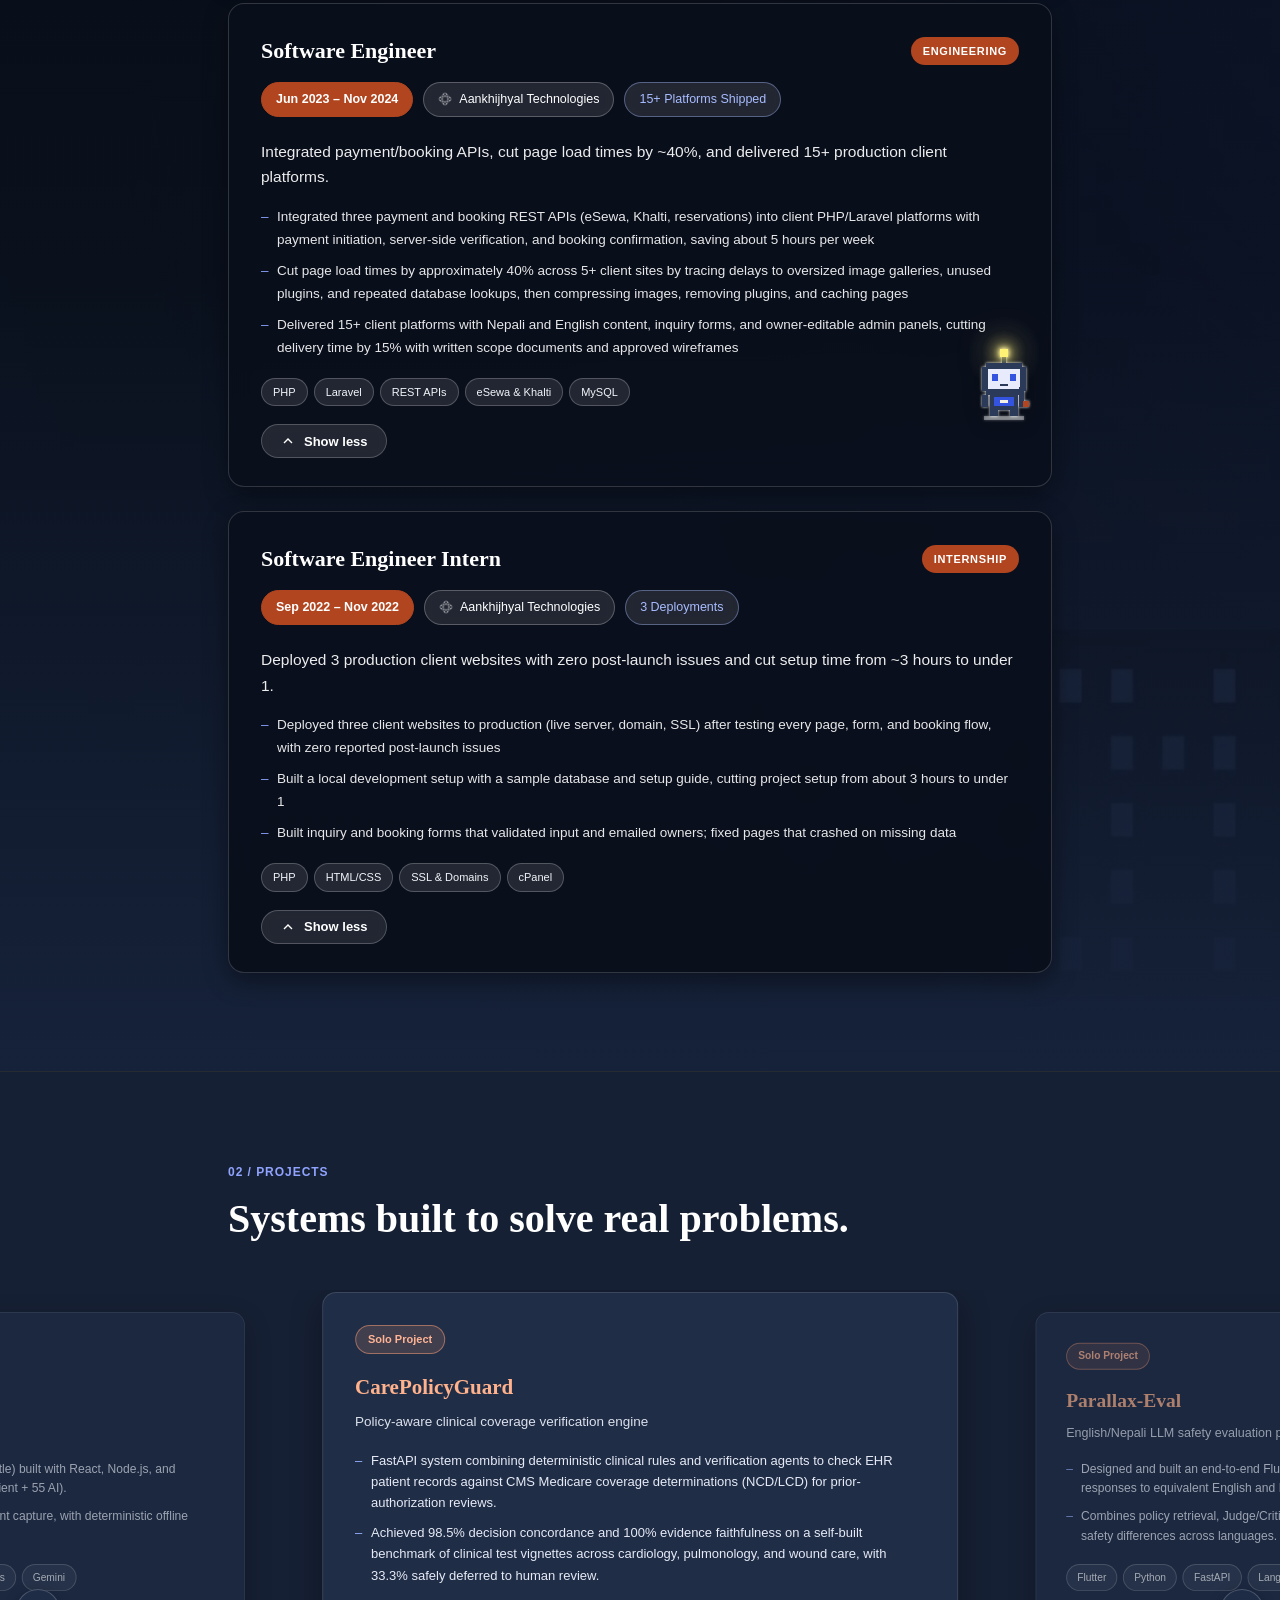
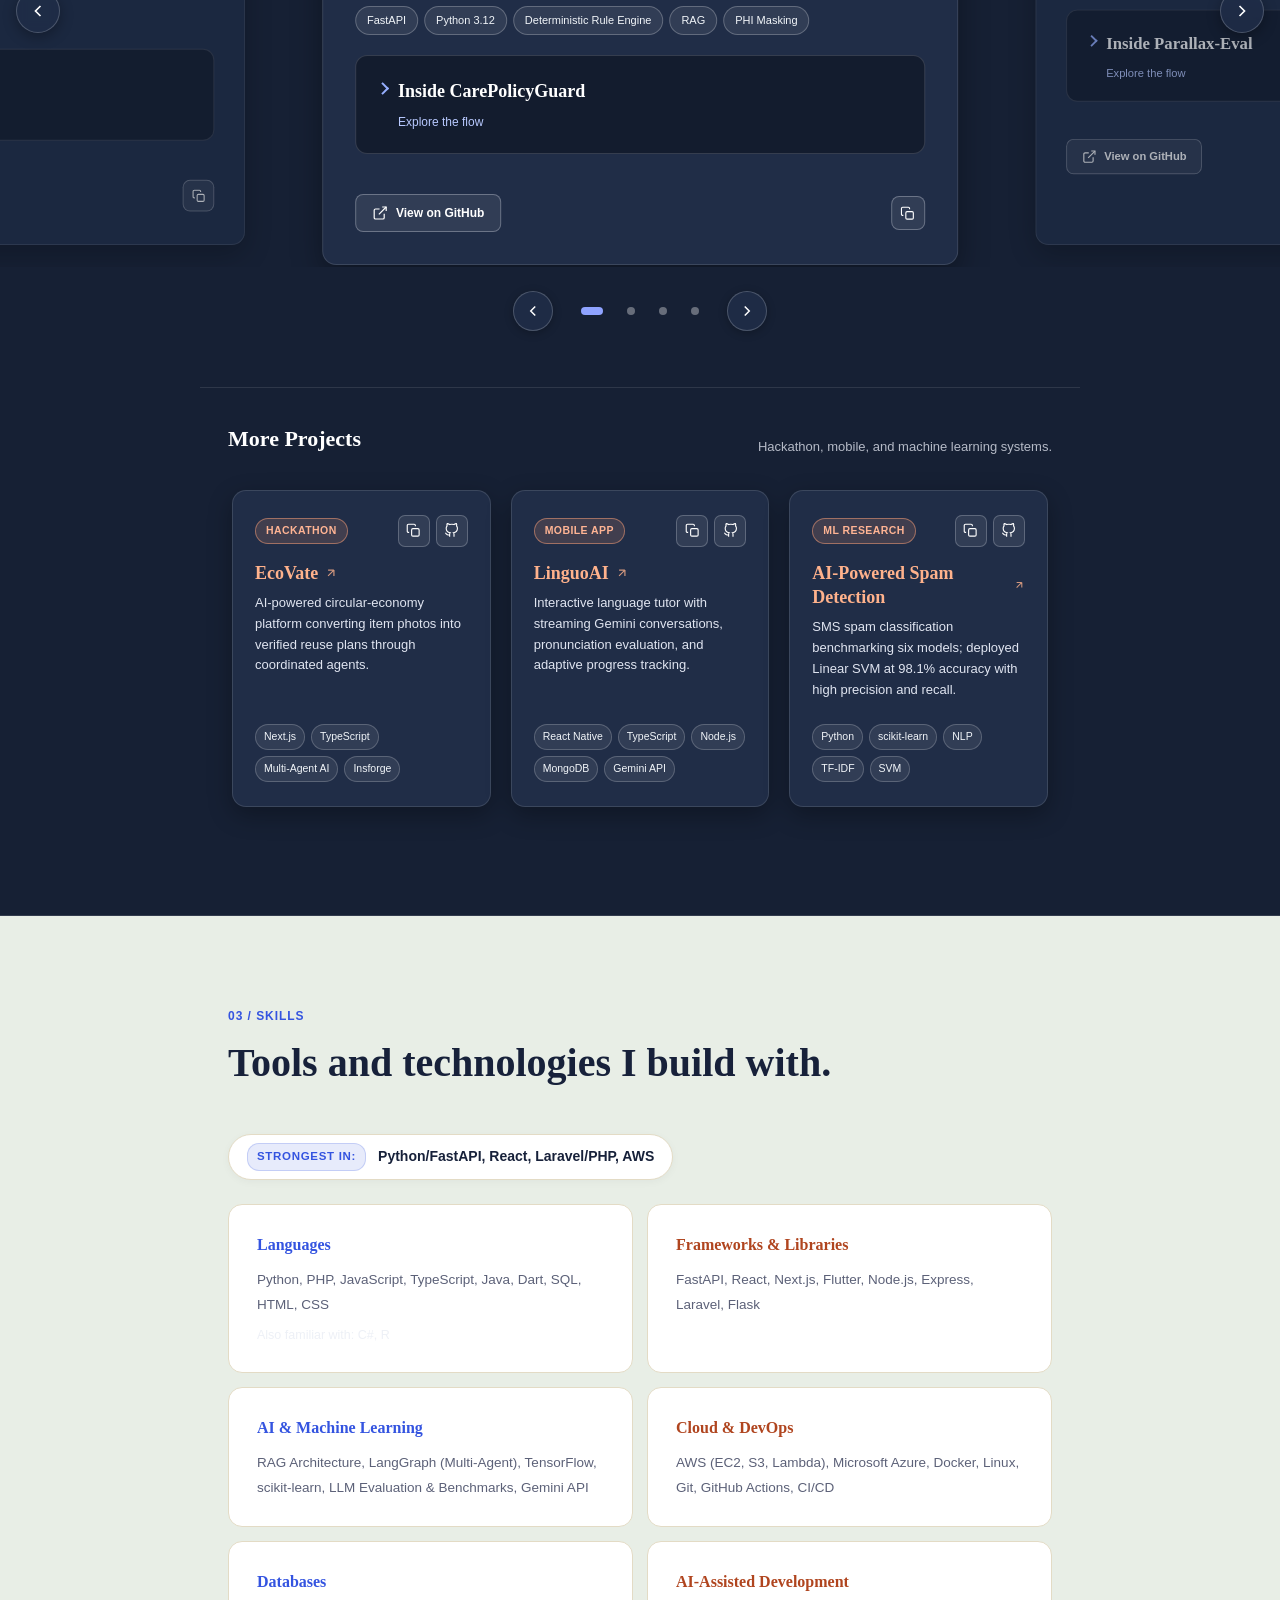
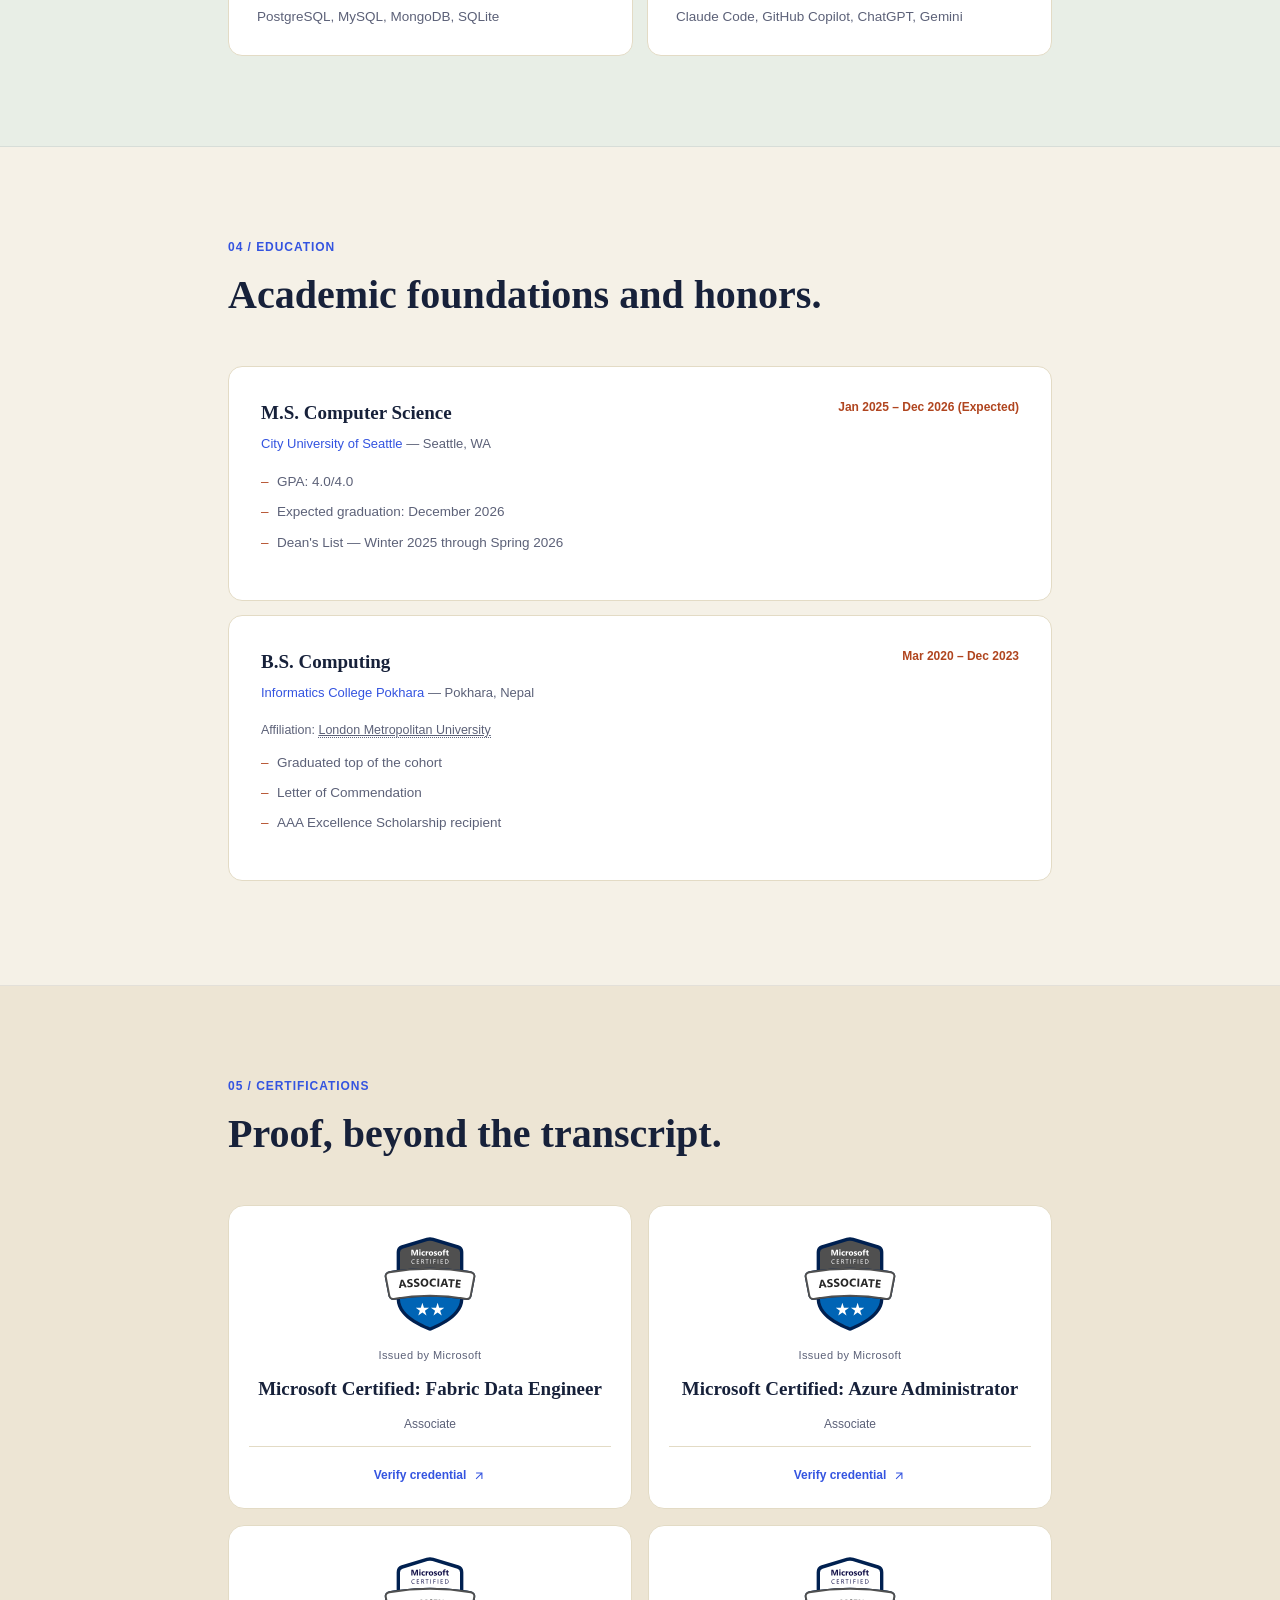
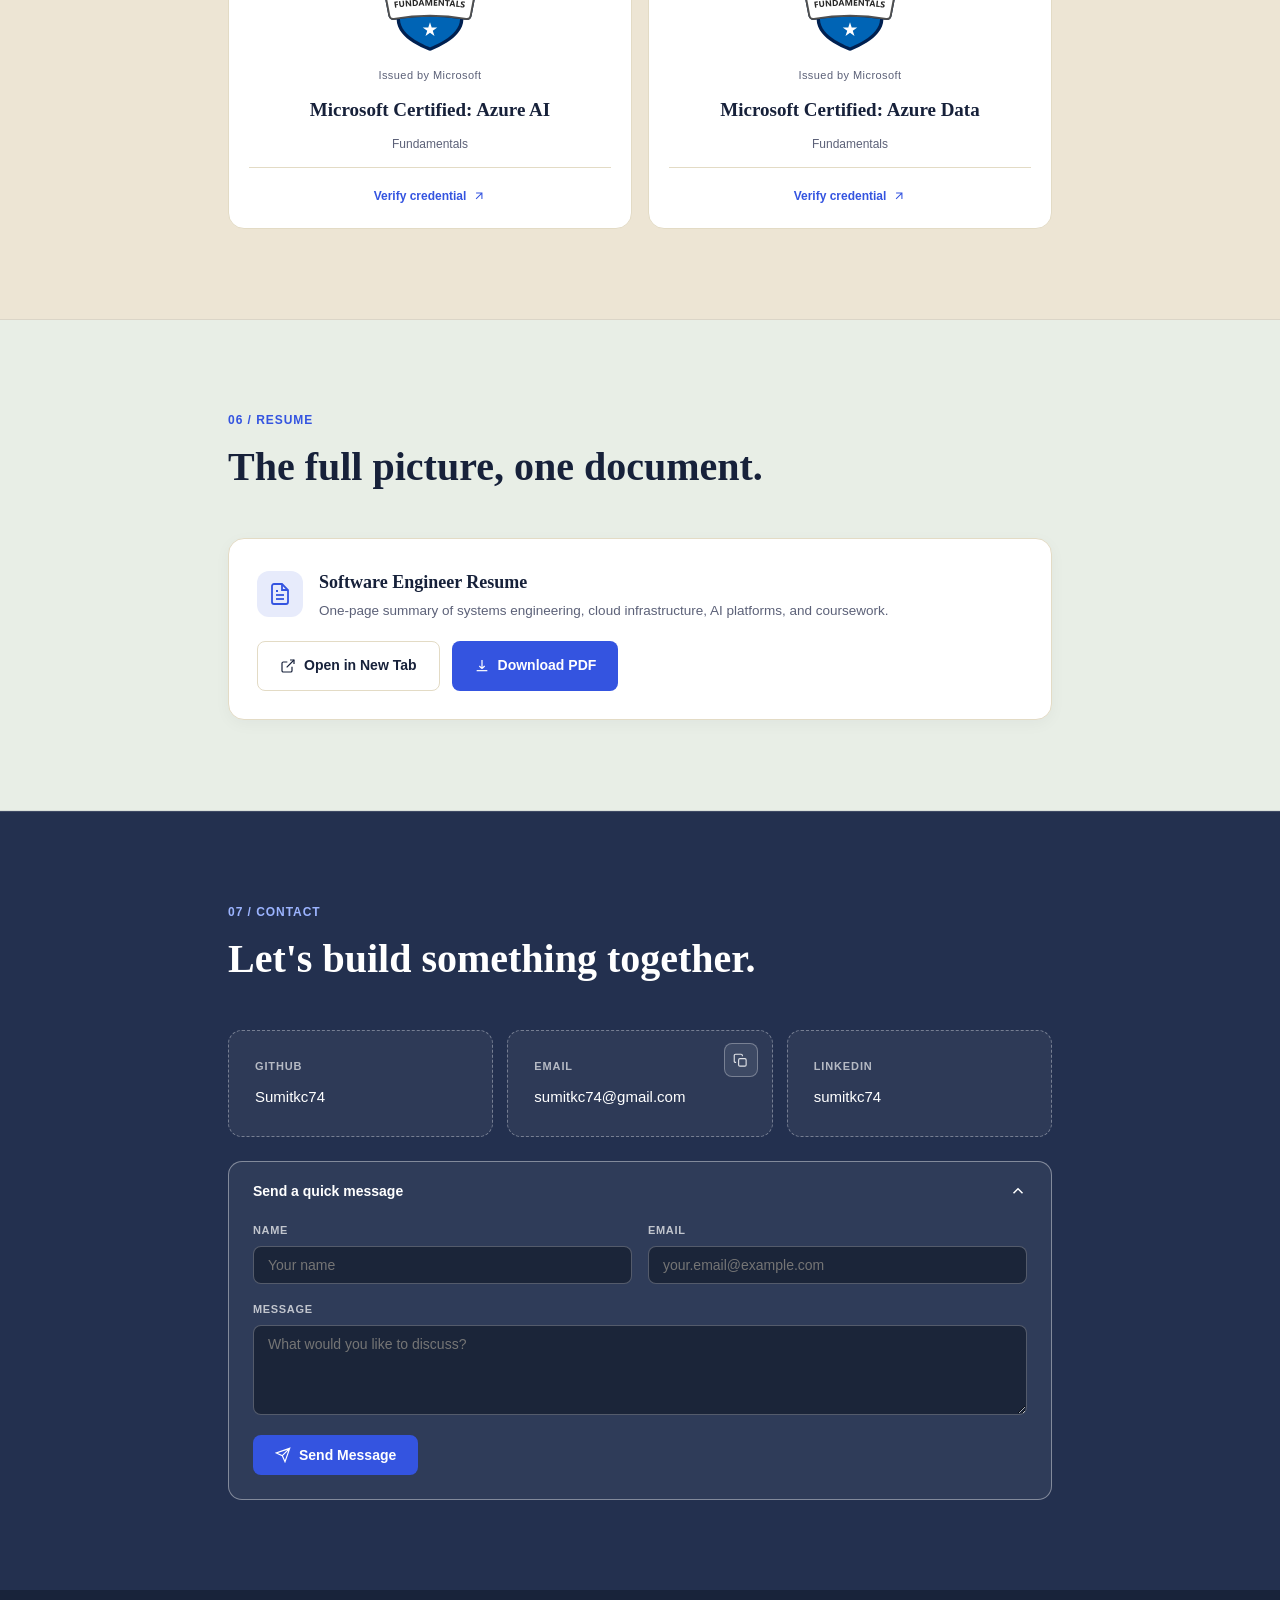
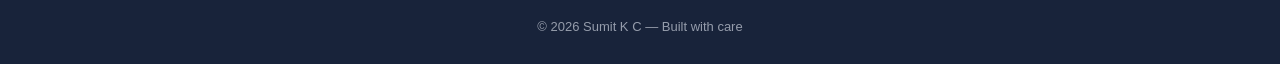
==== commit e0b9e5b0: "Update MealMate.ai badge to Team Project" ====
--- a/index.html
+++ b/index.html
@@ -3061,7 +3061,7 @@
               <!-- 04: MealMate.ai -->
               <div class="carousel-slide" aria-hidden="true" inert>
                 <div class="project-card">
-                  <span class="team-badge">Team Project • CS628 CityU</span>
+                  <span class="team-badge">Team Project</span>
                   <div class="project-media-slot" data-screenshot-url="" hidden>
                     <img src="" alt="MealMate.ai interface preview" loading="lazy" />
                   </div>
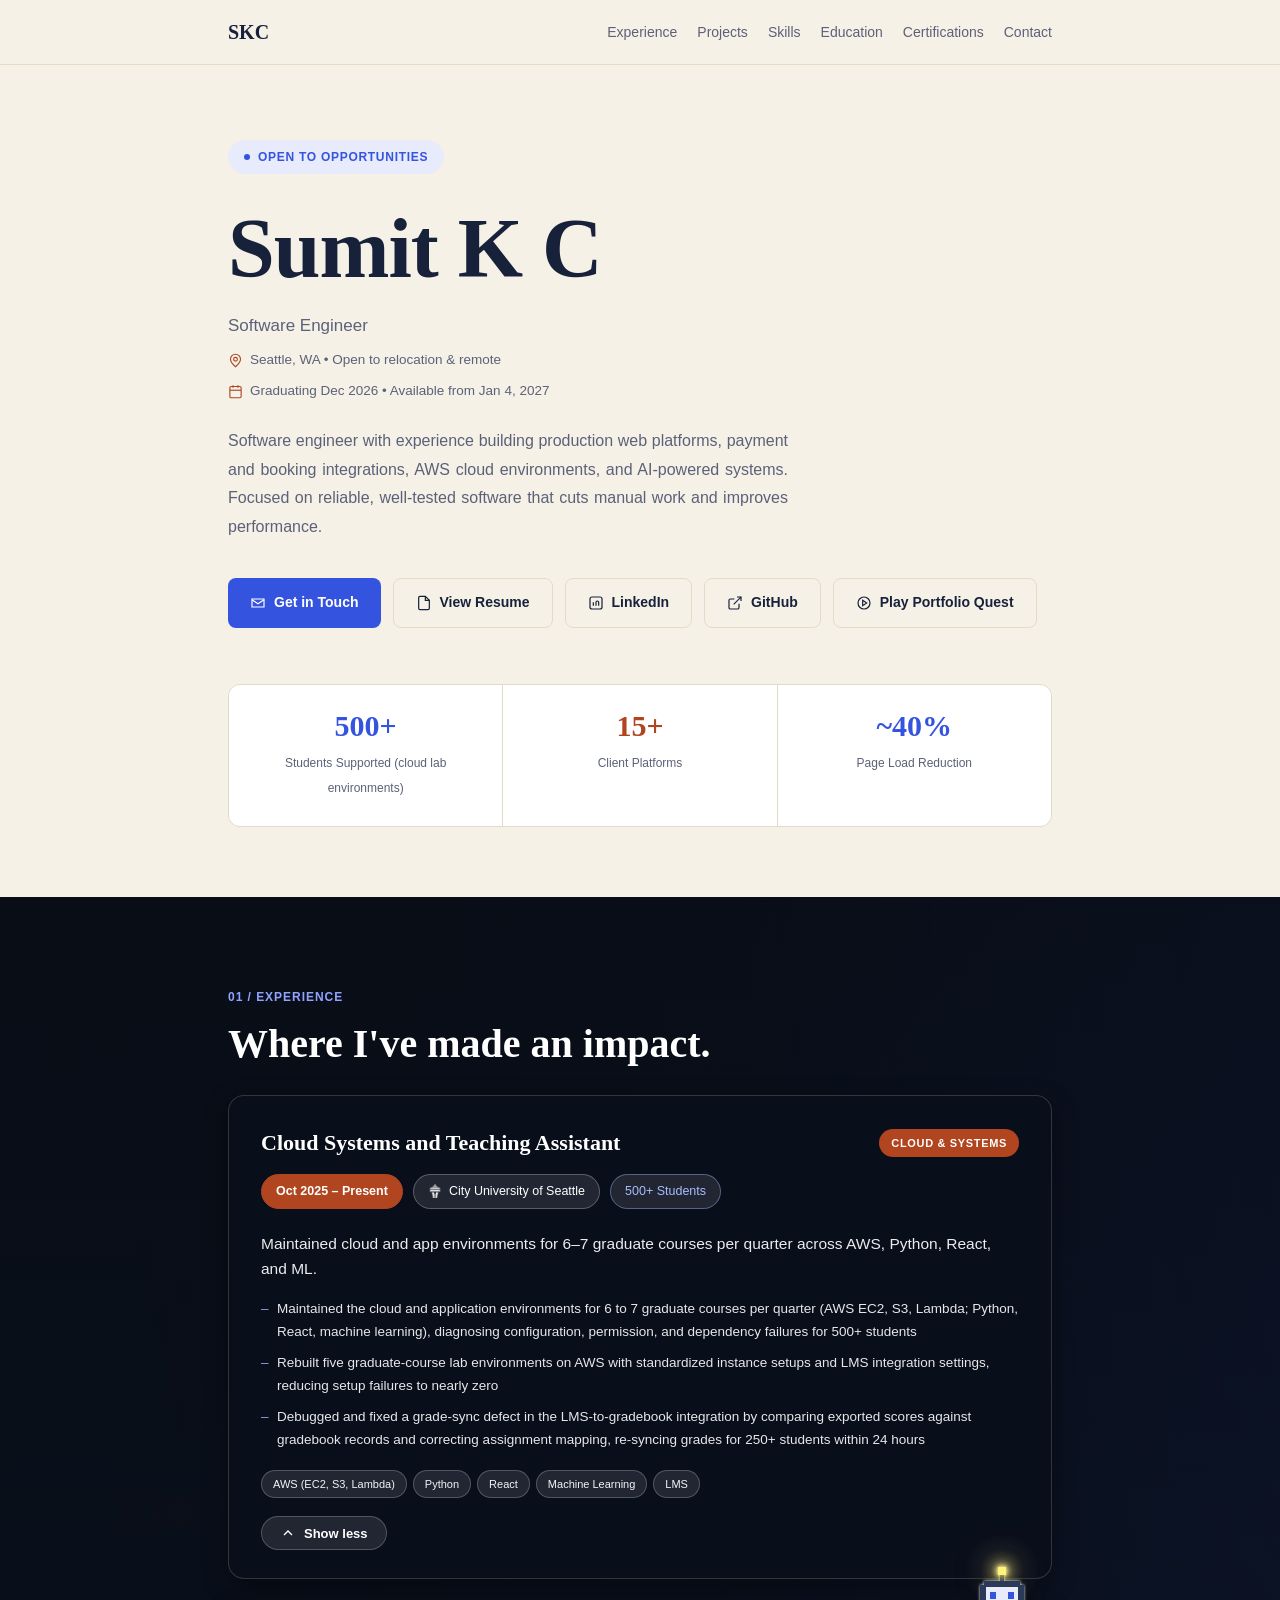
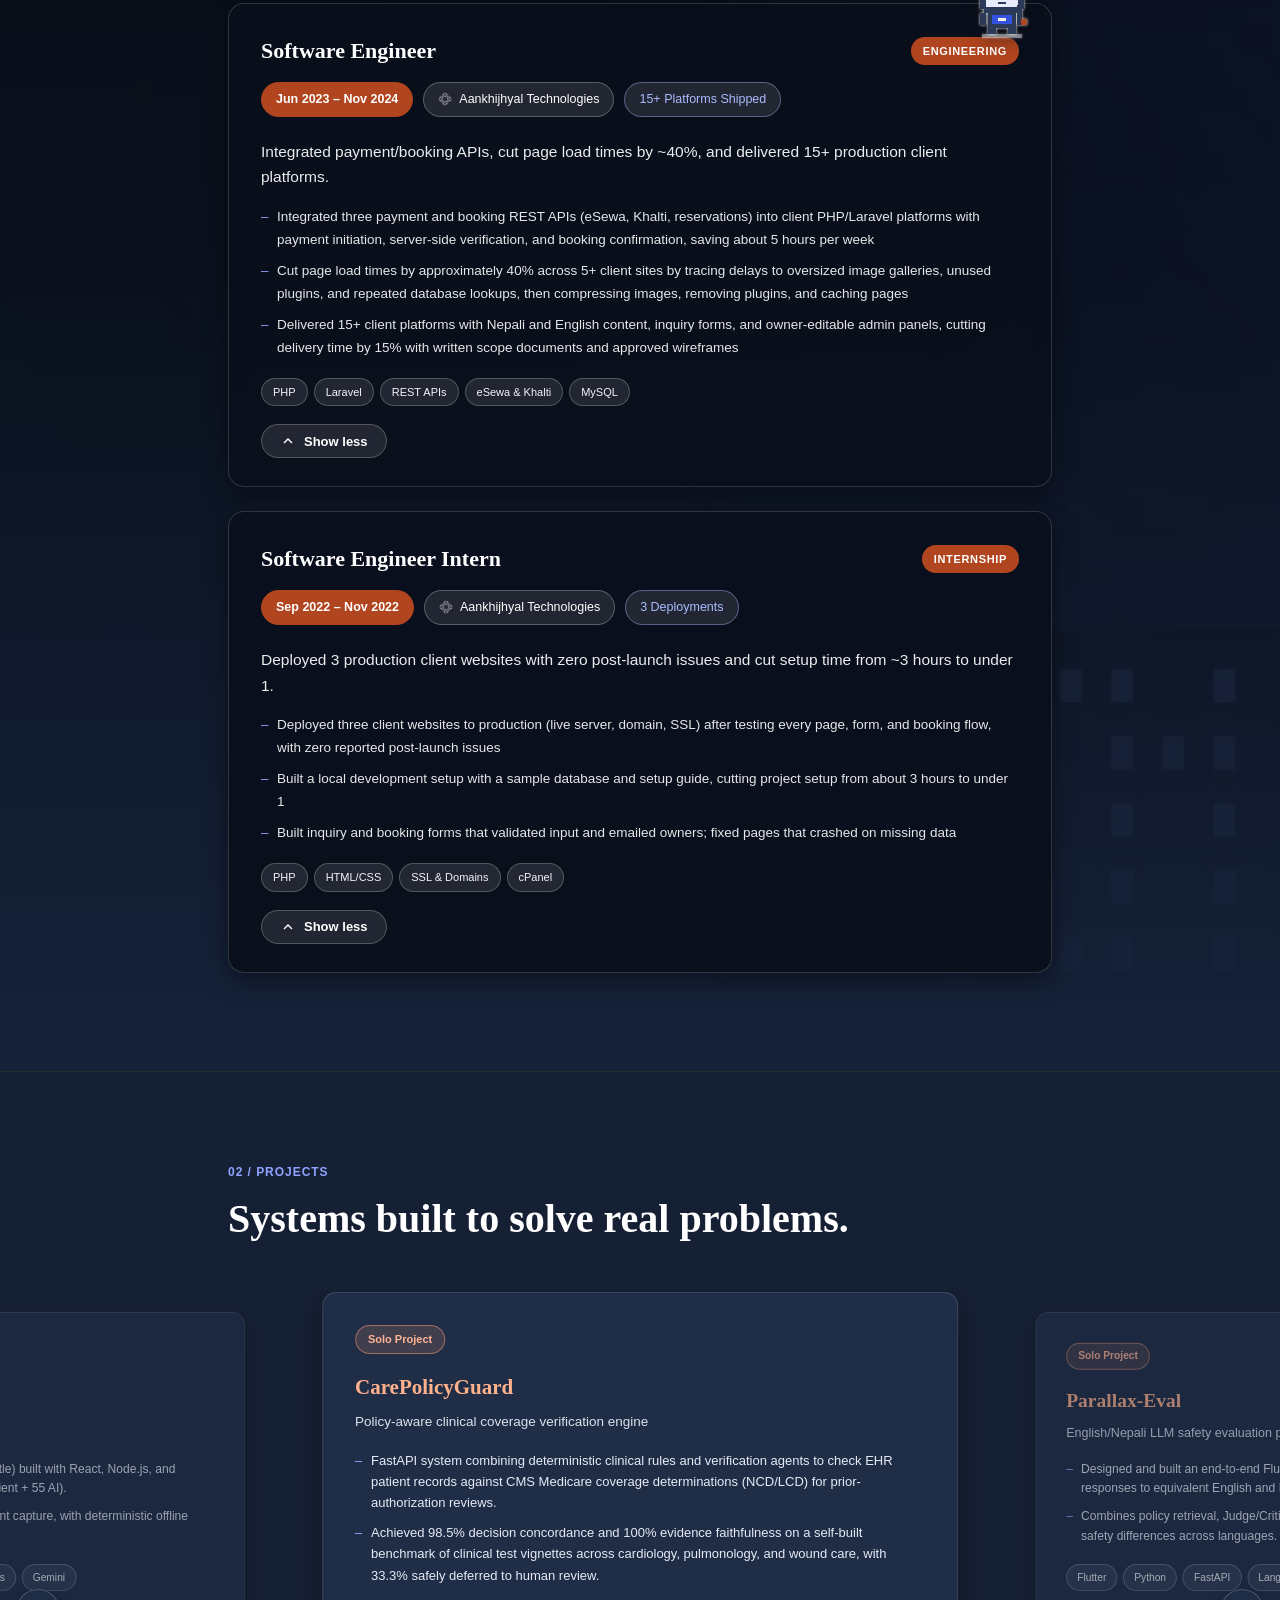
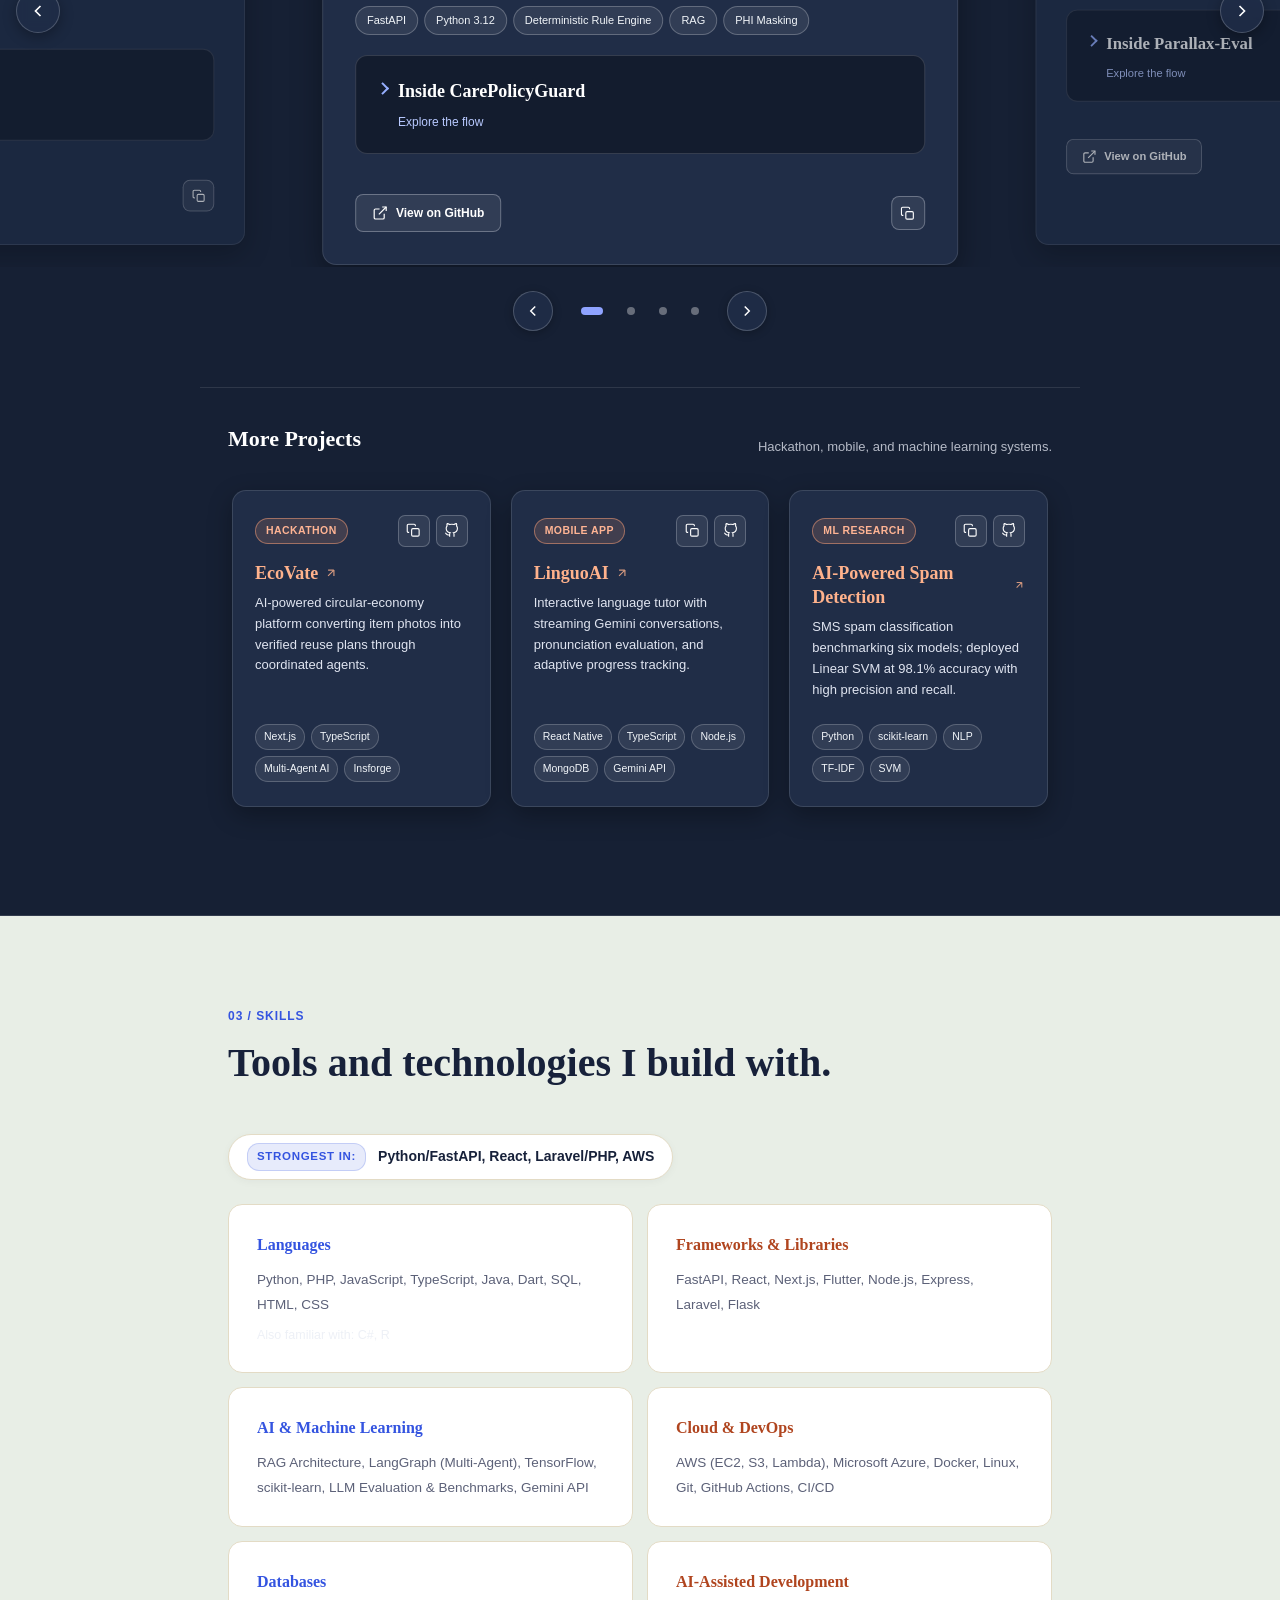
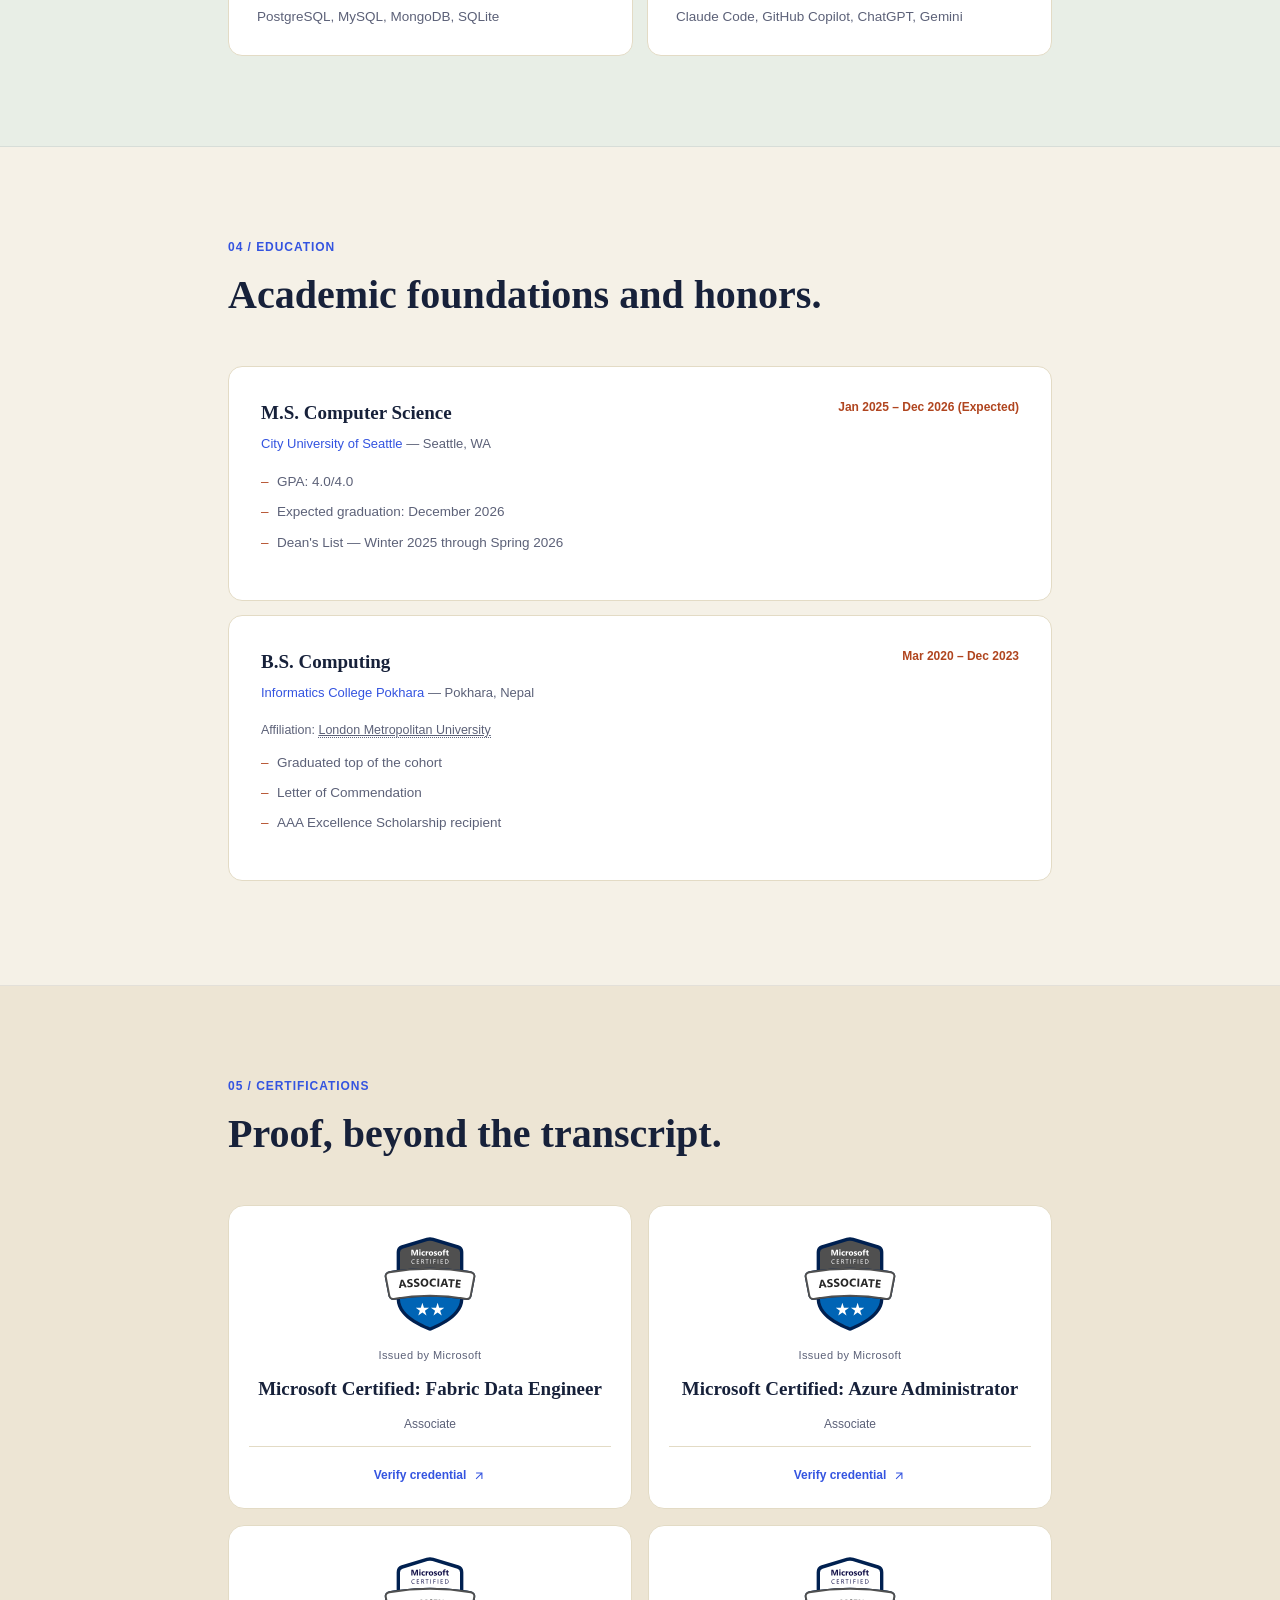
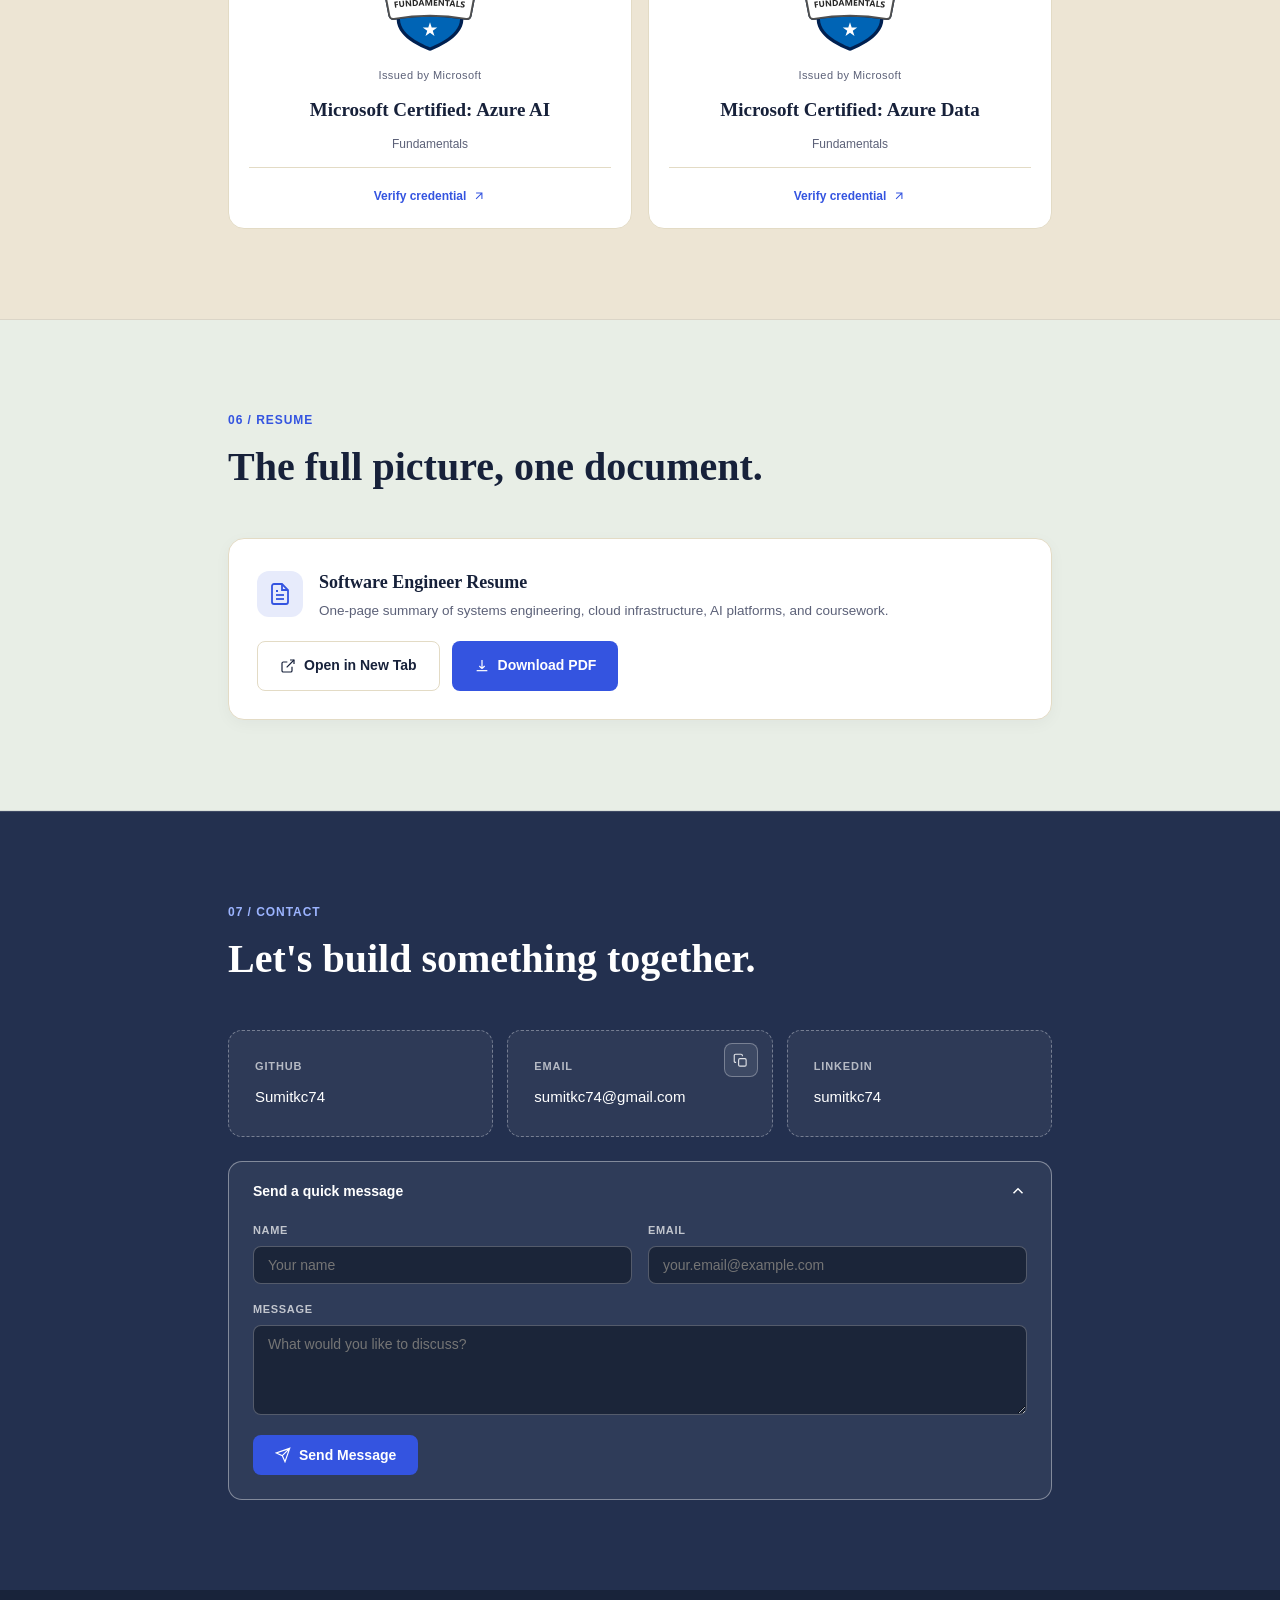
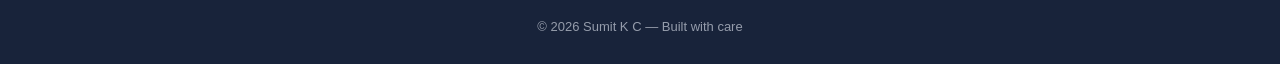
==== commit c2594d06: "Remove redundant contribution line from solo projects" ====
--- a/index.html
+++ b/index.html
@@ -2923,7 +2923,6 @@
                       </details>
                     </div>
                     <p class="meal-flow-credit"><strong>Empirical Benchmark:</strong> 98.5% decision concordance and 100% evidence faithfulness on a self-built benchmark of clinical test vignettes across cardiology, pulmonology, and wound care (33.3% safely deferred to human review, ECE 0.032) vs. a zero-shot prompt baseline (66.7% accuracy, 48.5% faithfulness, ECE 0.274).</p>
-                    <p class="meal-flow-credit"><strong>My contribution:</strong> Sole author of the full system architecture, FastAPI microservice, deterministic clinical rule engine and slice validators, PHI minimum-necessary masking, and benchmark evaluation suite.</p>
                   </details>
                   <div class="card-footer">
                     <a href="#" target="_blank" rel="noopener noreferrer" class="btn btn-primary project-demo-btn" data-demo-url="" hidden>
@@ -2976,7 +2975,6 @@
                         <div class="meal-flow-copy"><p>Compare refusal, unsafe compliance, and over-refusal behavior using paired statistical tests and bootstrap confidence intervals. Execution traces track latency, token usage, and estimated costs; CLI tools support dataset verification and regression checks.</p></div>
                       </details>
                     </div>
-                    <p class="meal-flow-credit"><strong>My contribution:</strong> Sole developer of the full platform: system architecture, Flutter client, FastAPI backend, LangGraph evaluation workflows, policy retrieval, statistical analysis, database integration, and CI tooling.</p>
                   </details>
                   <div class="card-footer">
                     <a href="#" target="_blank" rel="noopener noreferrer" class="btn btn-primary project-demo-btn" data-demo-url="" hidden>
@@ -3039,7 +3037,6 @@
                         </div>
                       </details>
                     </div>
-                    <p class="meal-flow-credit"><strong>My contribution:</strong> Laravel backend and REST API, learner and admin web experiences, Flutter integration, and school management workflows.</p>
                   </details>
                   <div class="card-footer">
                     <a href="#" target="_blank" rel="noopener noreferrer" class="btn btn-primary project-demo-btn" data-demo-url="" hidden>
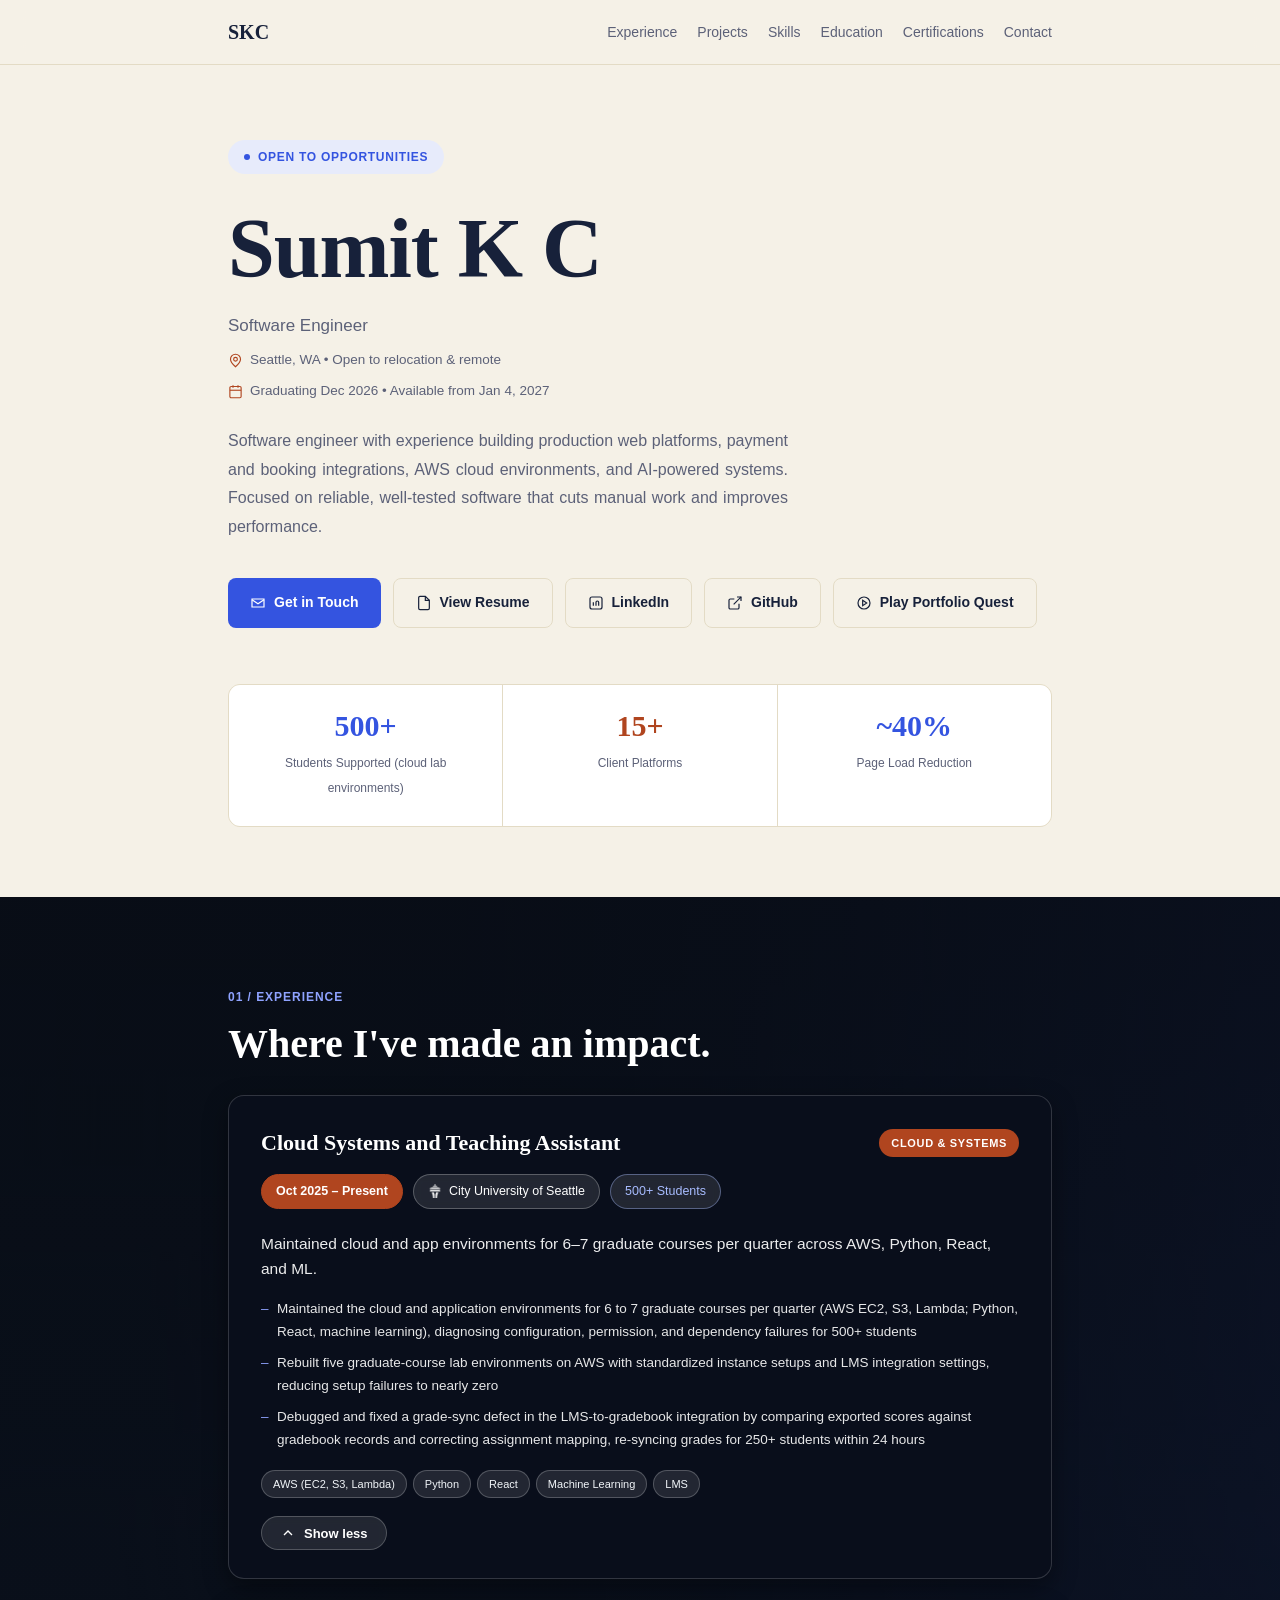
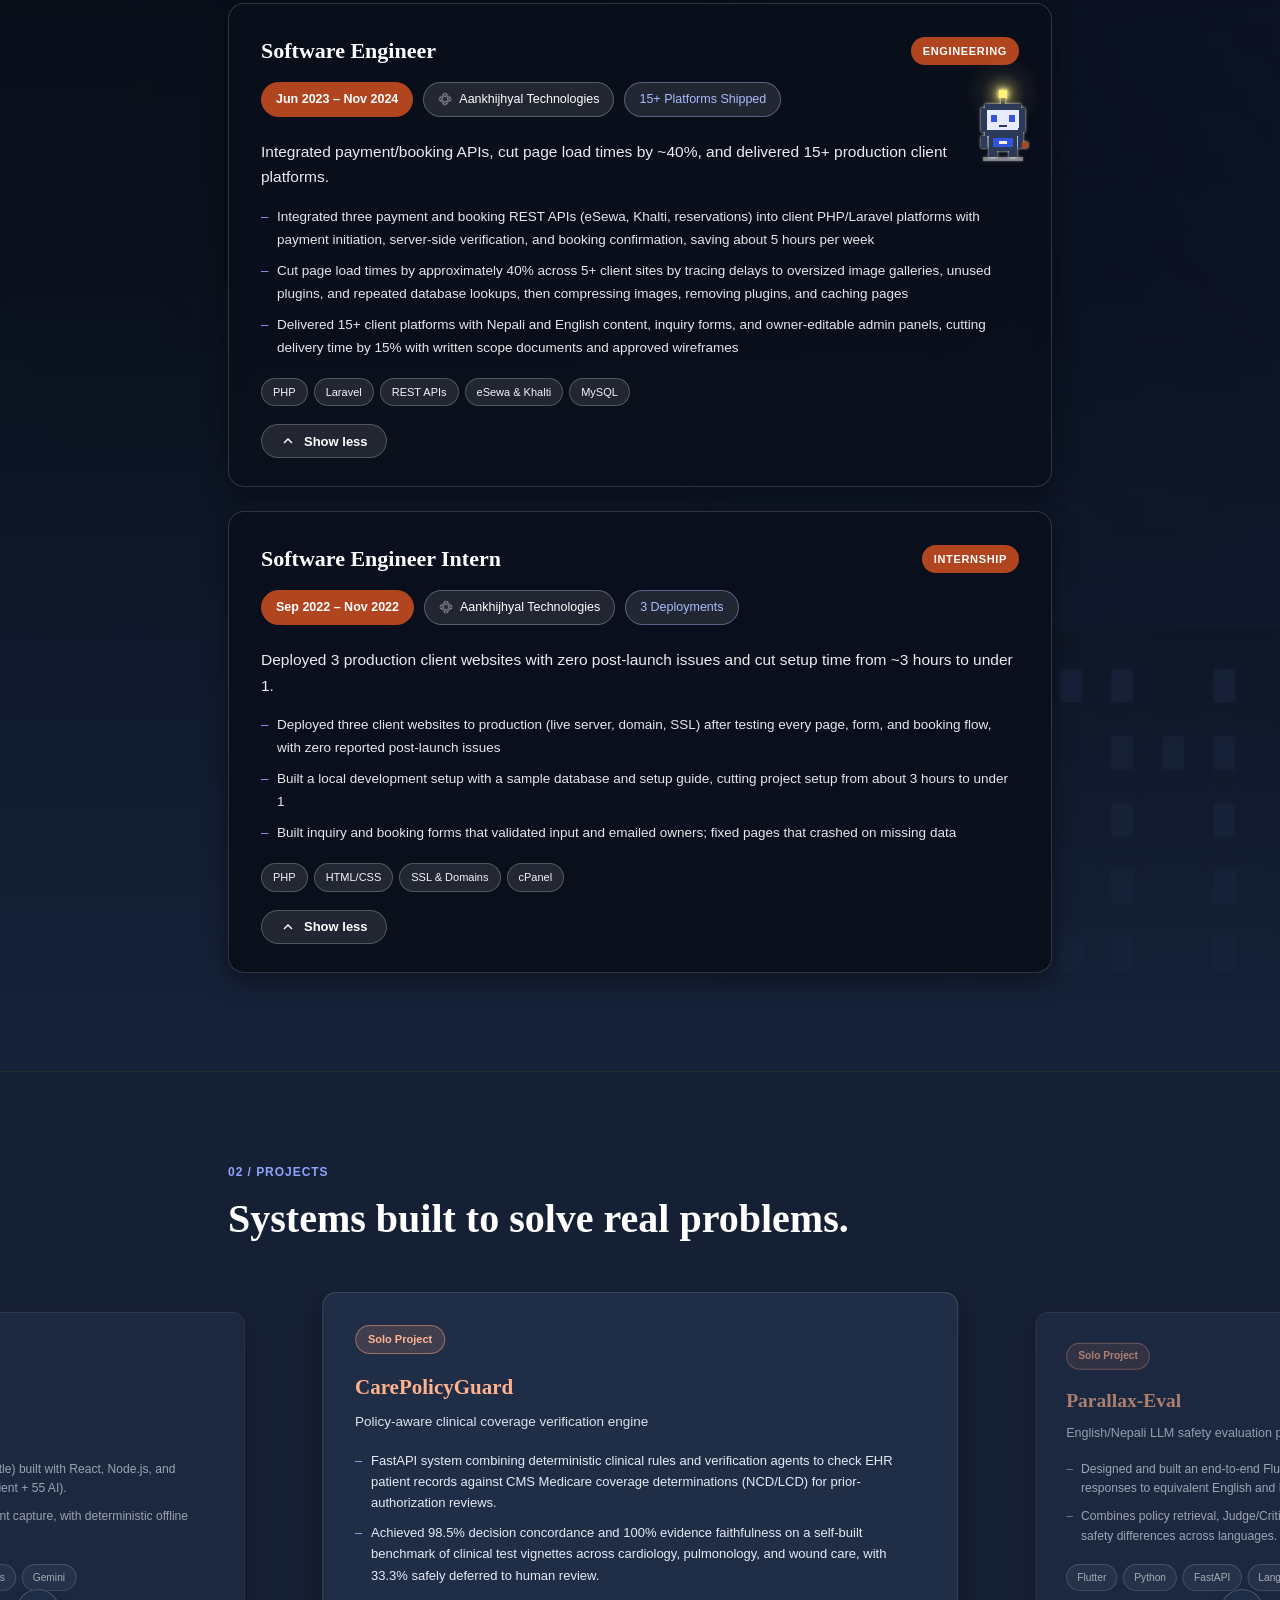
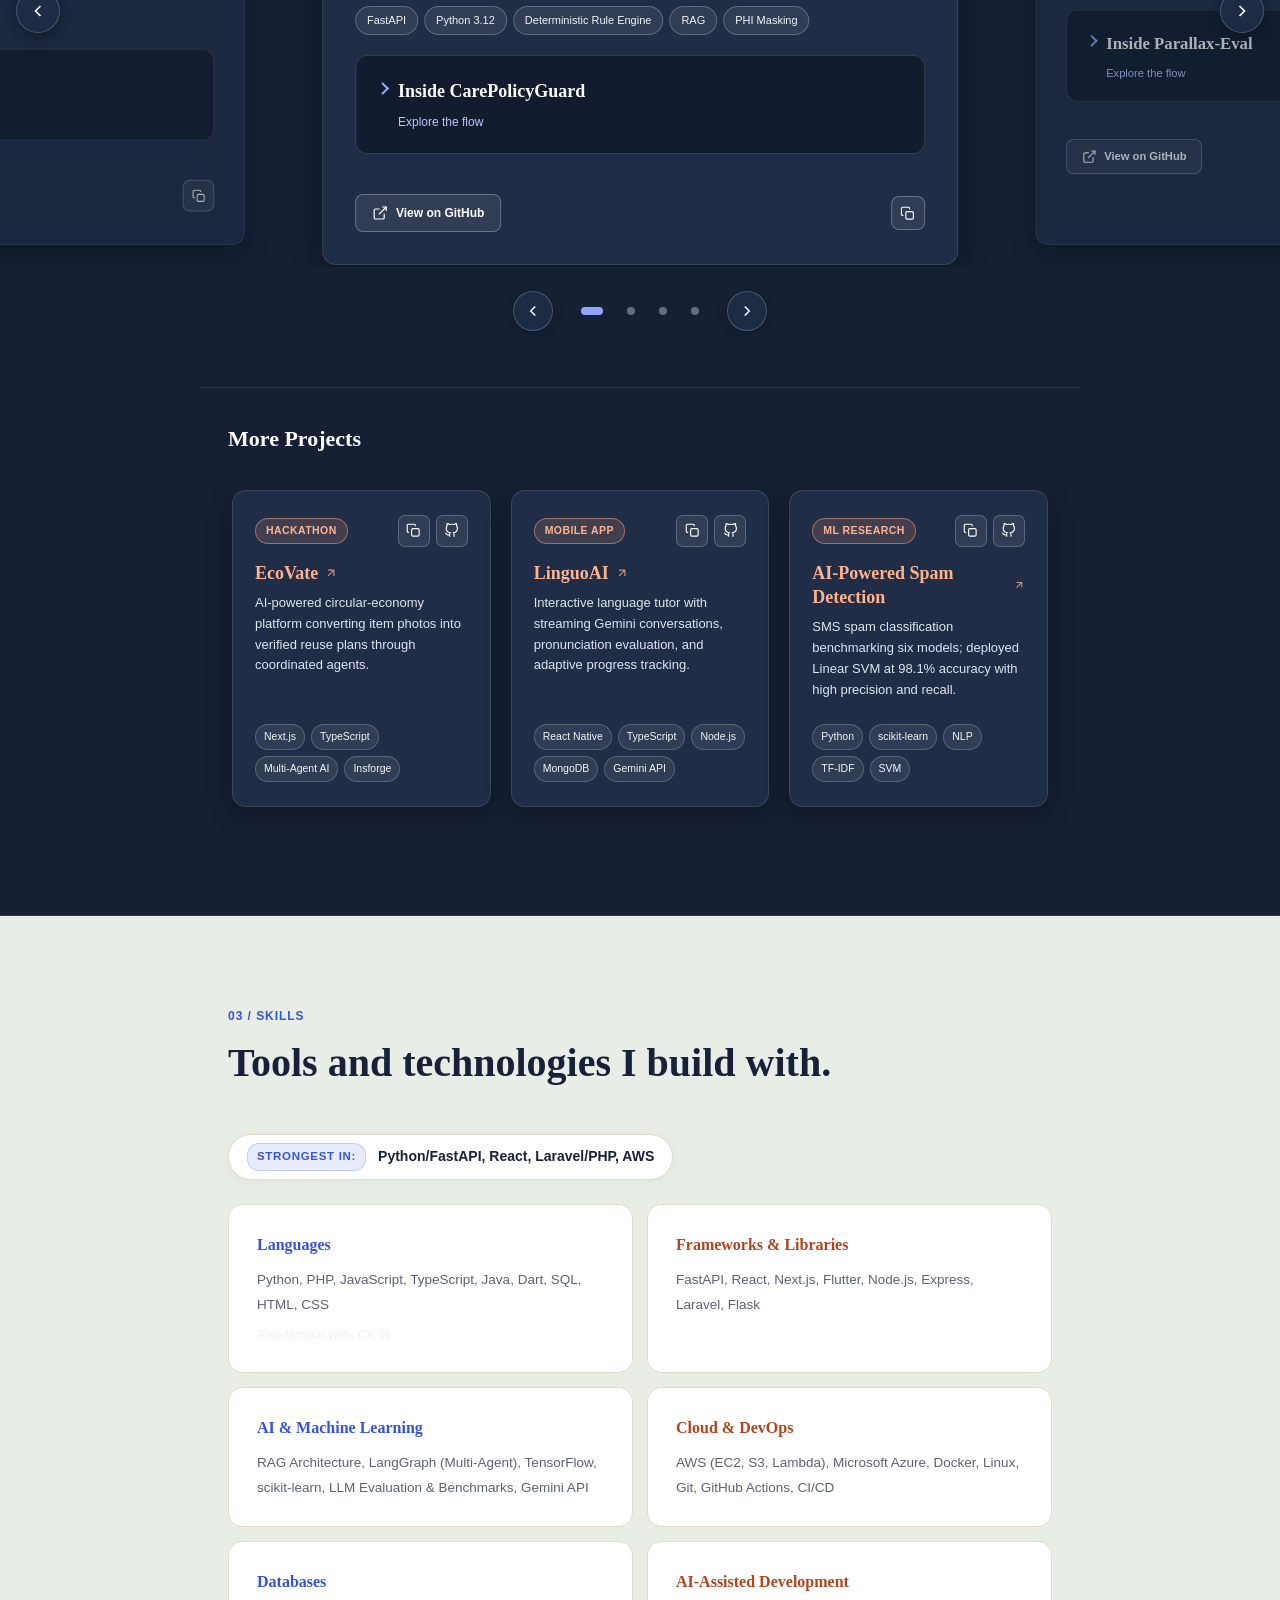
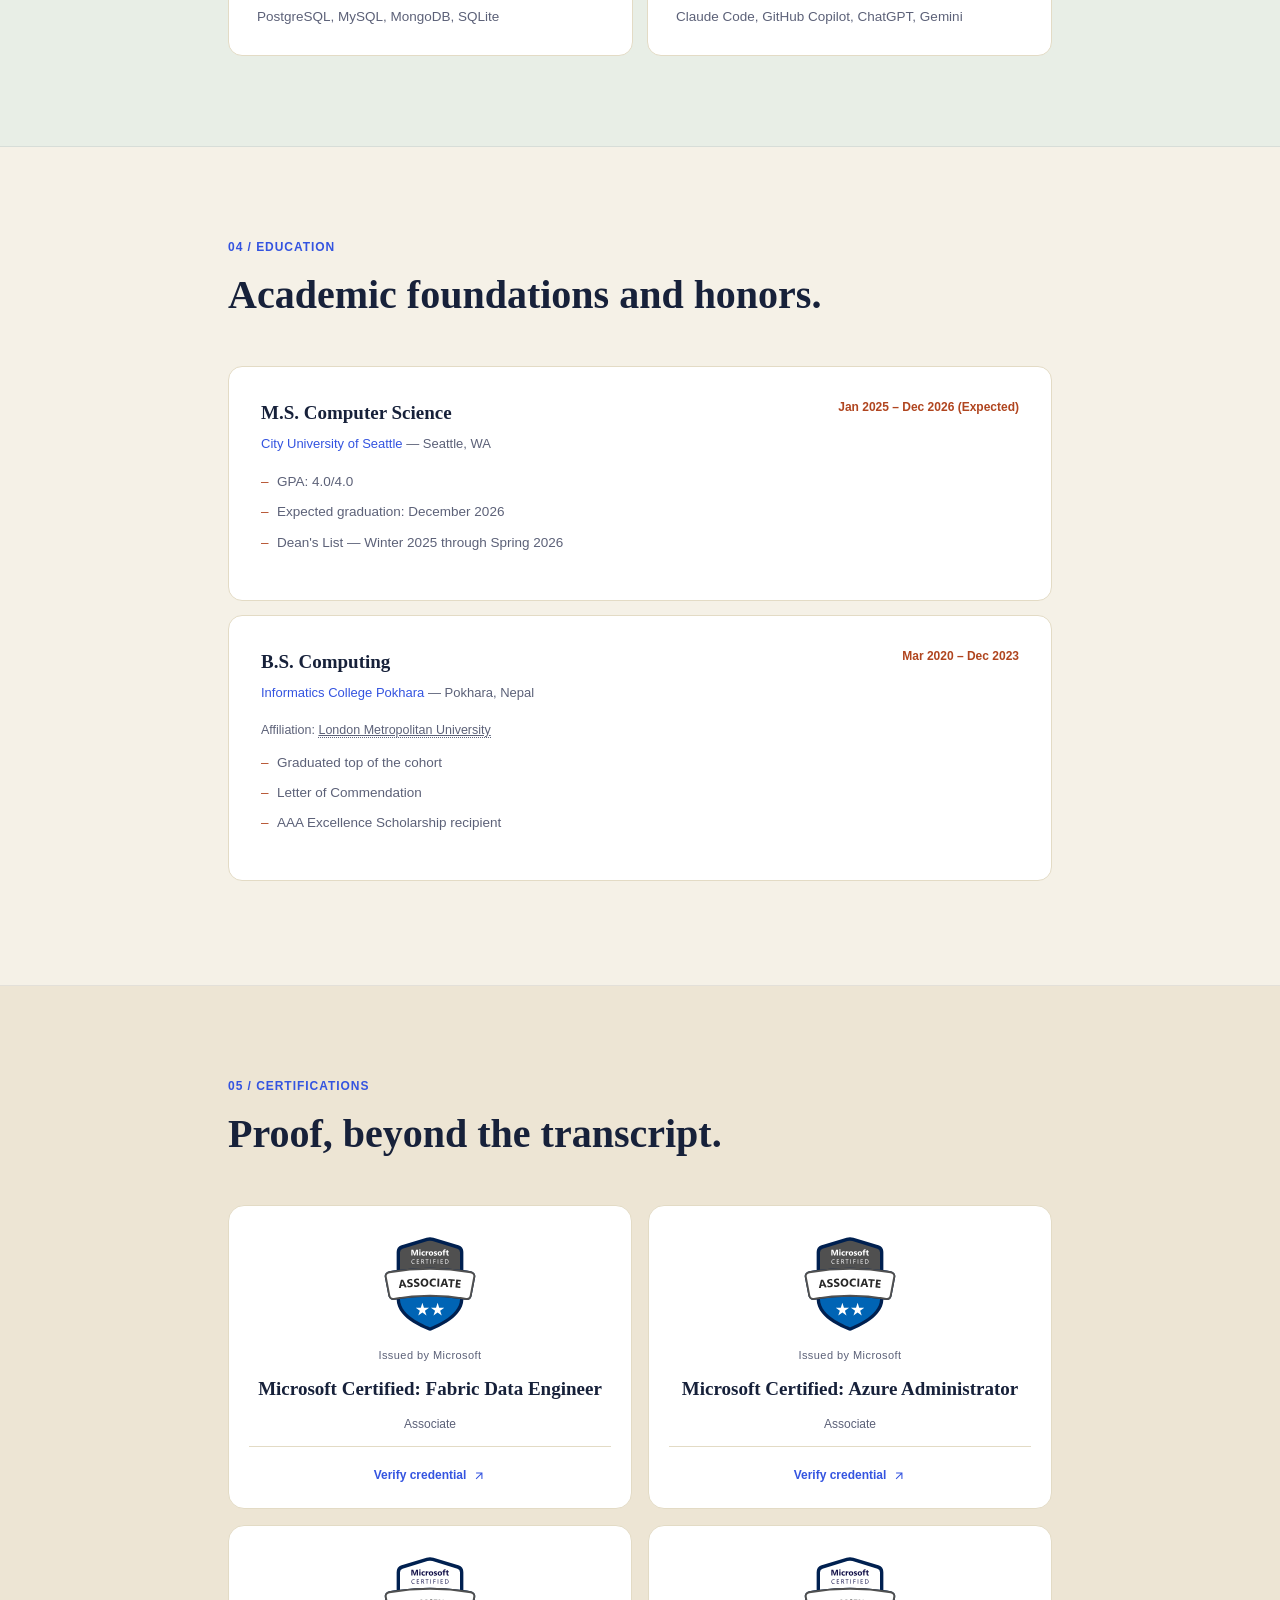
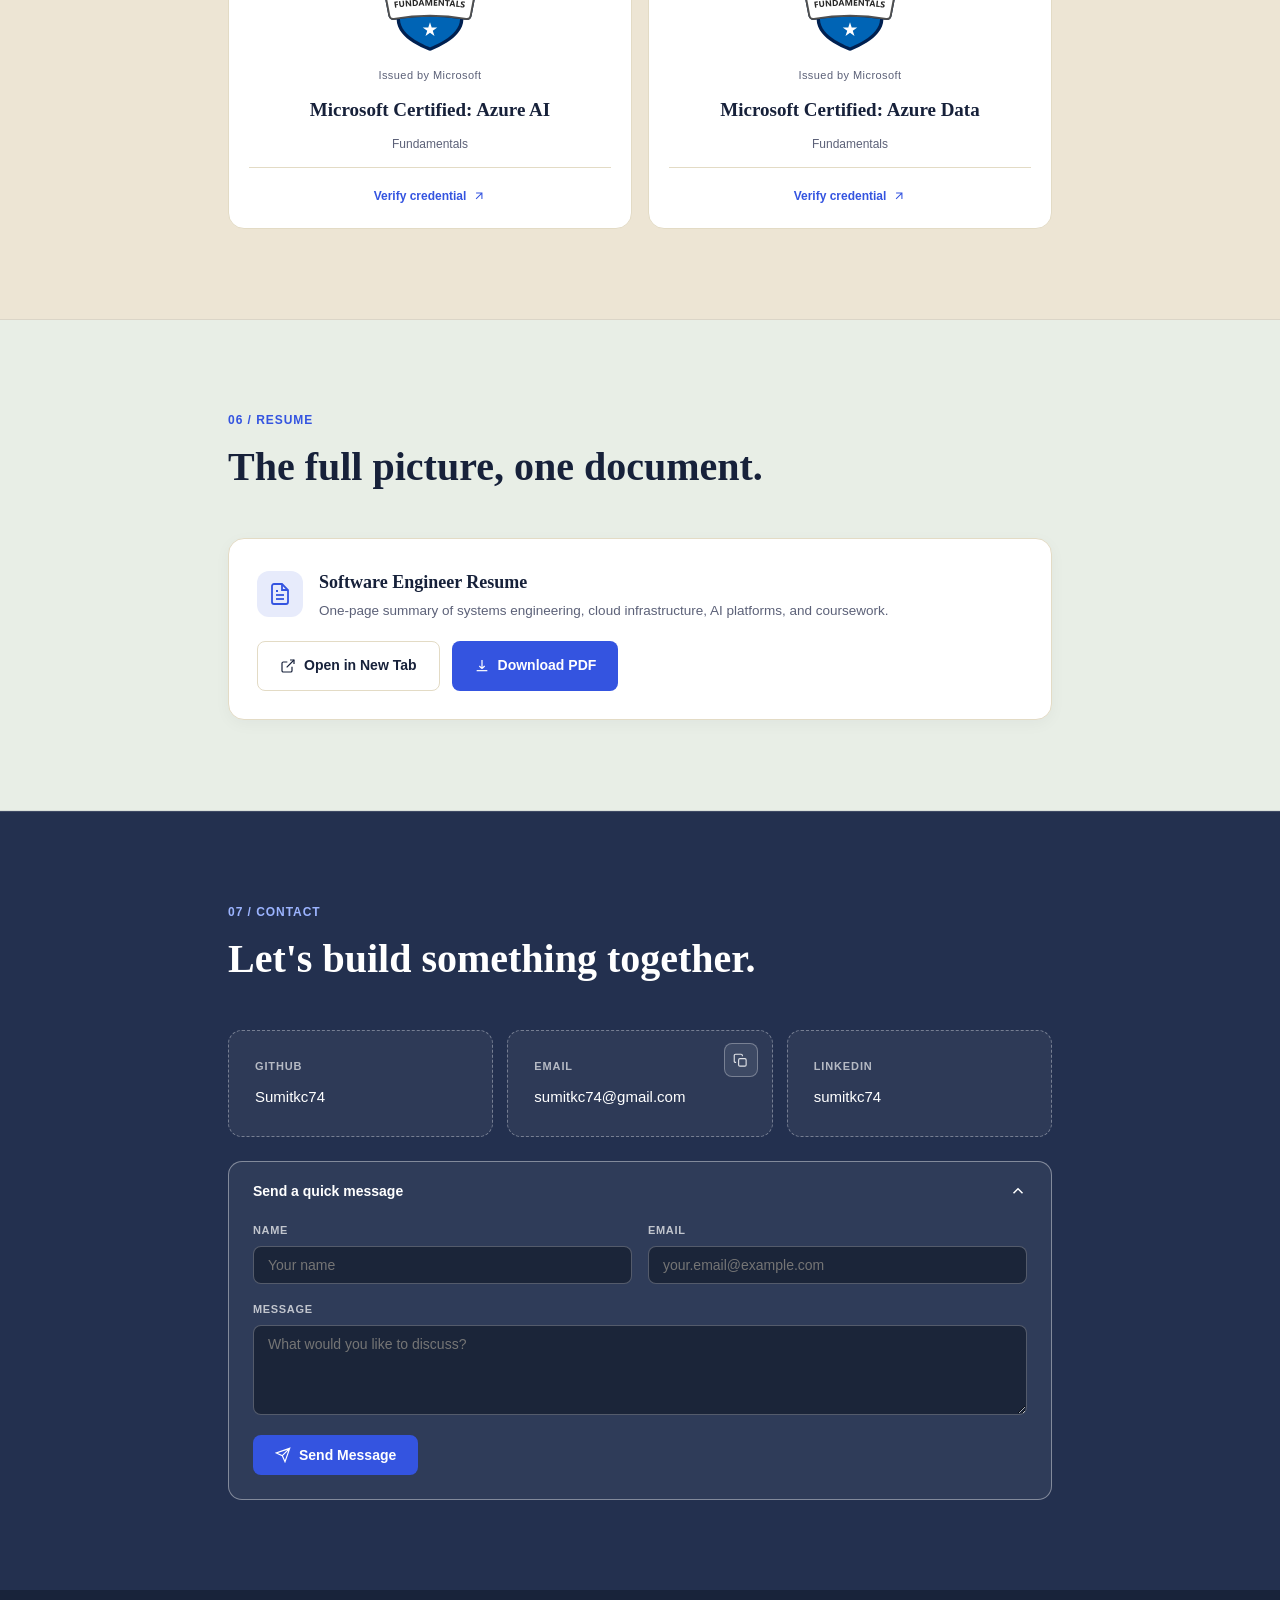
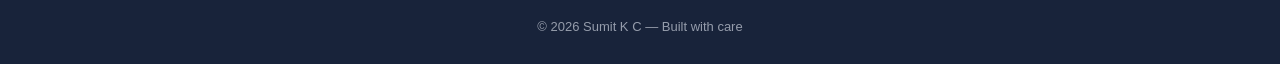
==== commit 70c8fee8: "Remove redundant subtitle from More Projects section" ====
--- a/index.html
+++ b/index.html
@@ -3133,7 +3133,6 @@
         <div class="container more-projects-wrapper">
           <div class="more-projects-header">
             <h3 class="more-projects-title">More Projects</h3>
-            <p class="more-projects-sub">Hackathon, mobile, and machine learning systems.</p>
           </div>
           <div class="more-projects-grid">
 
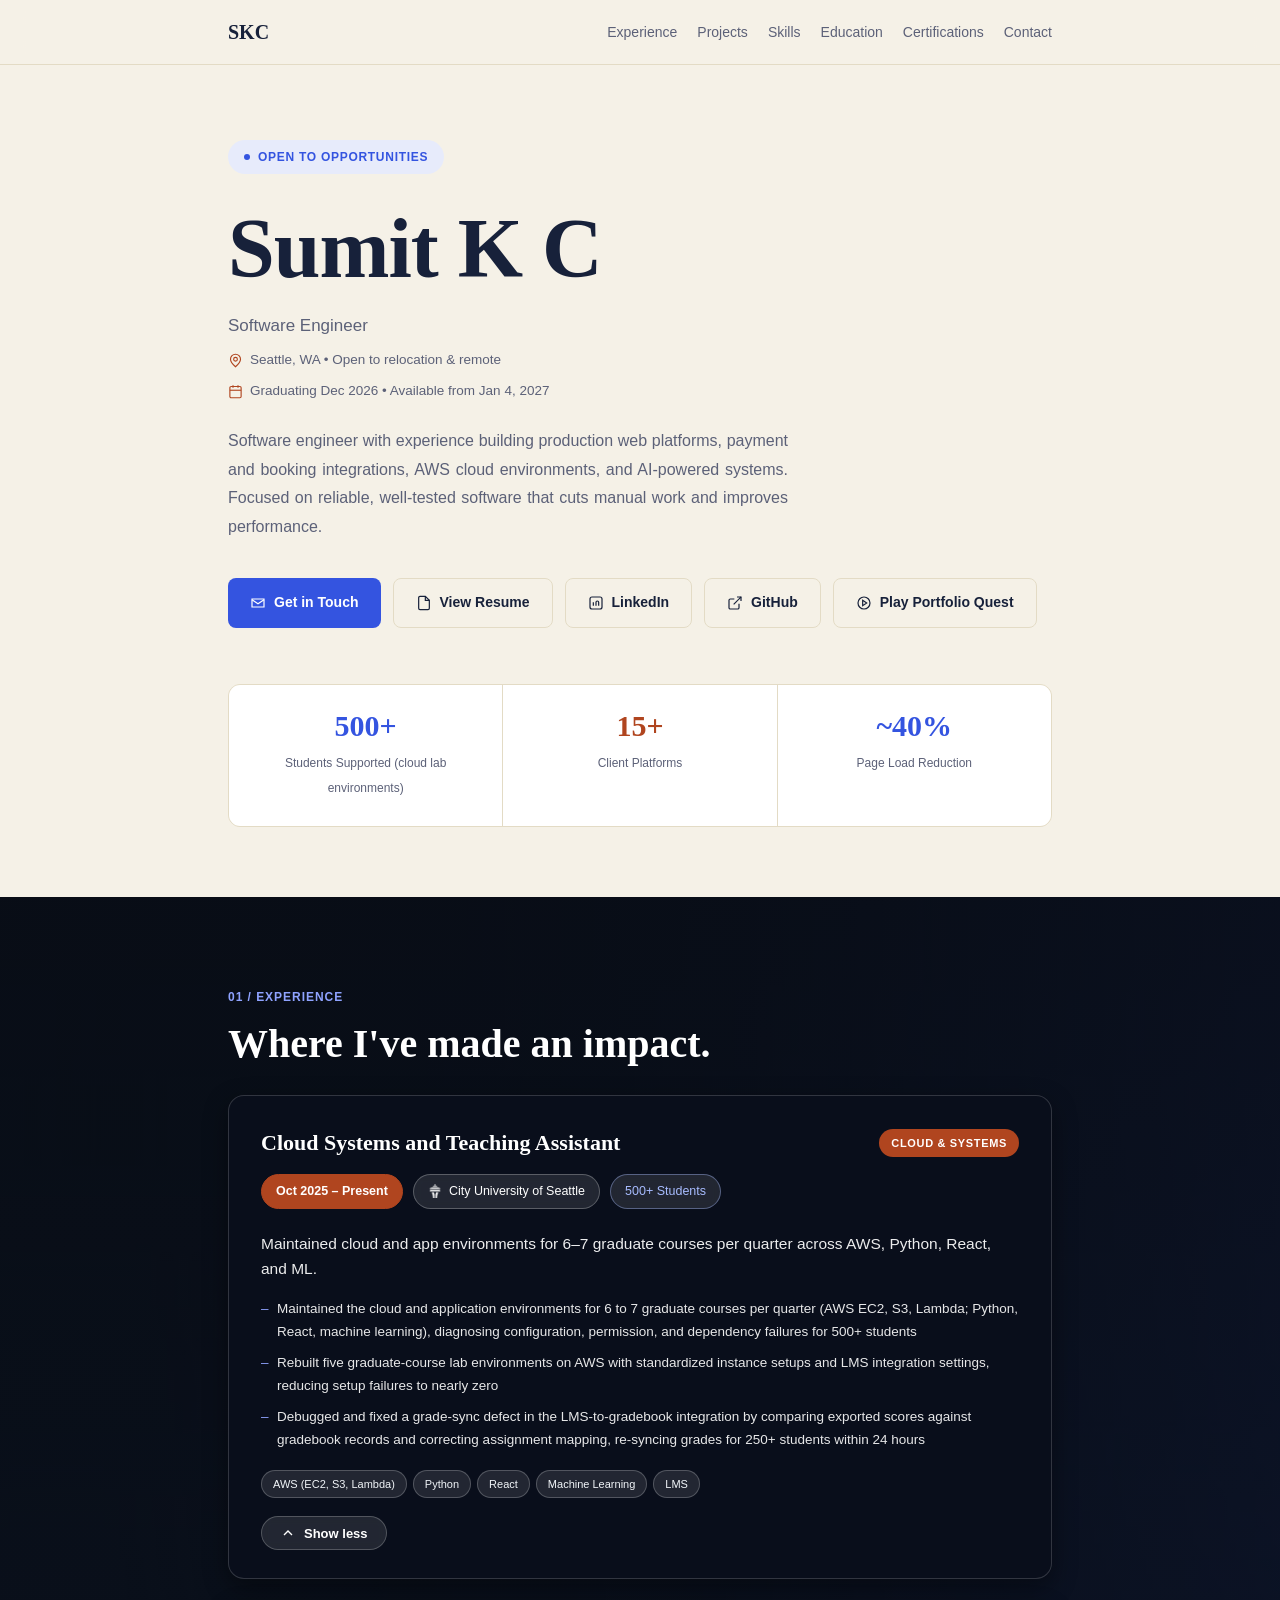
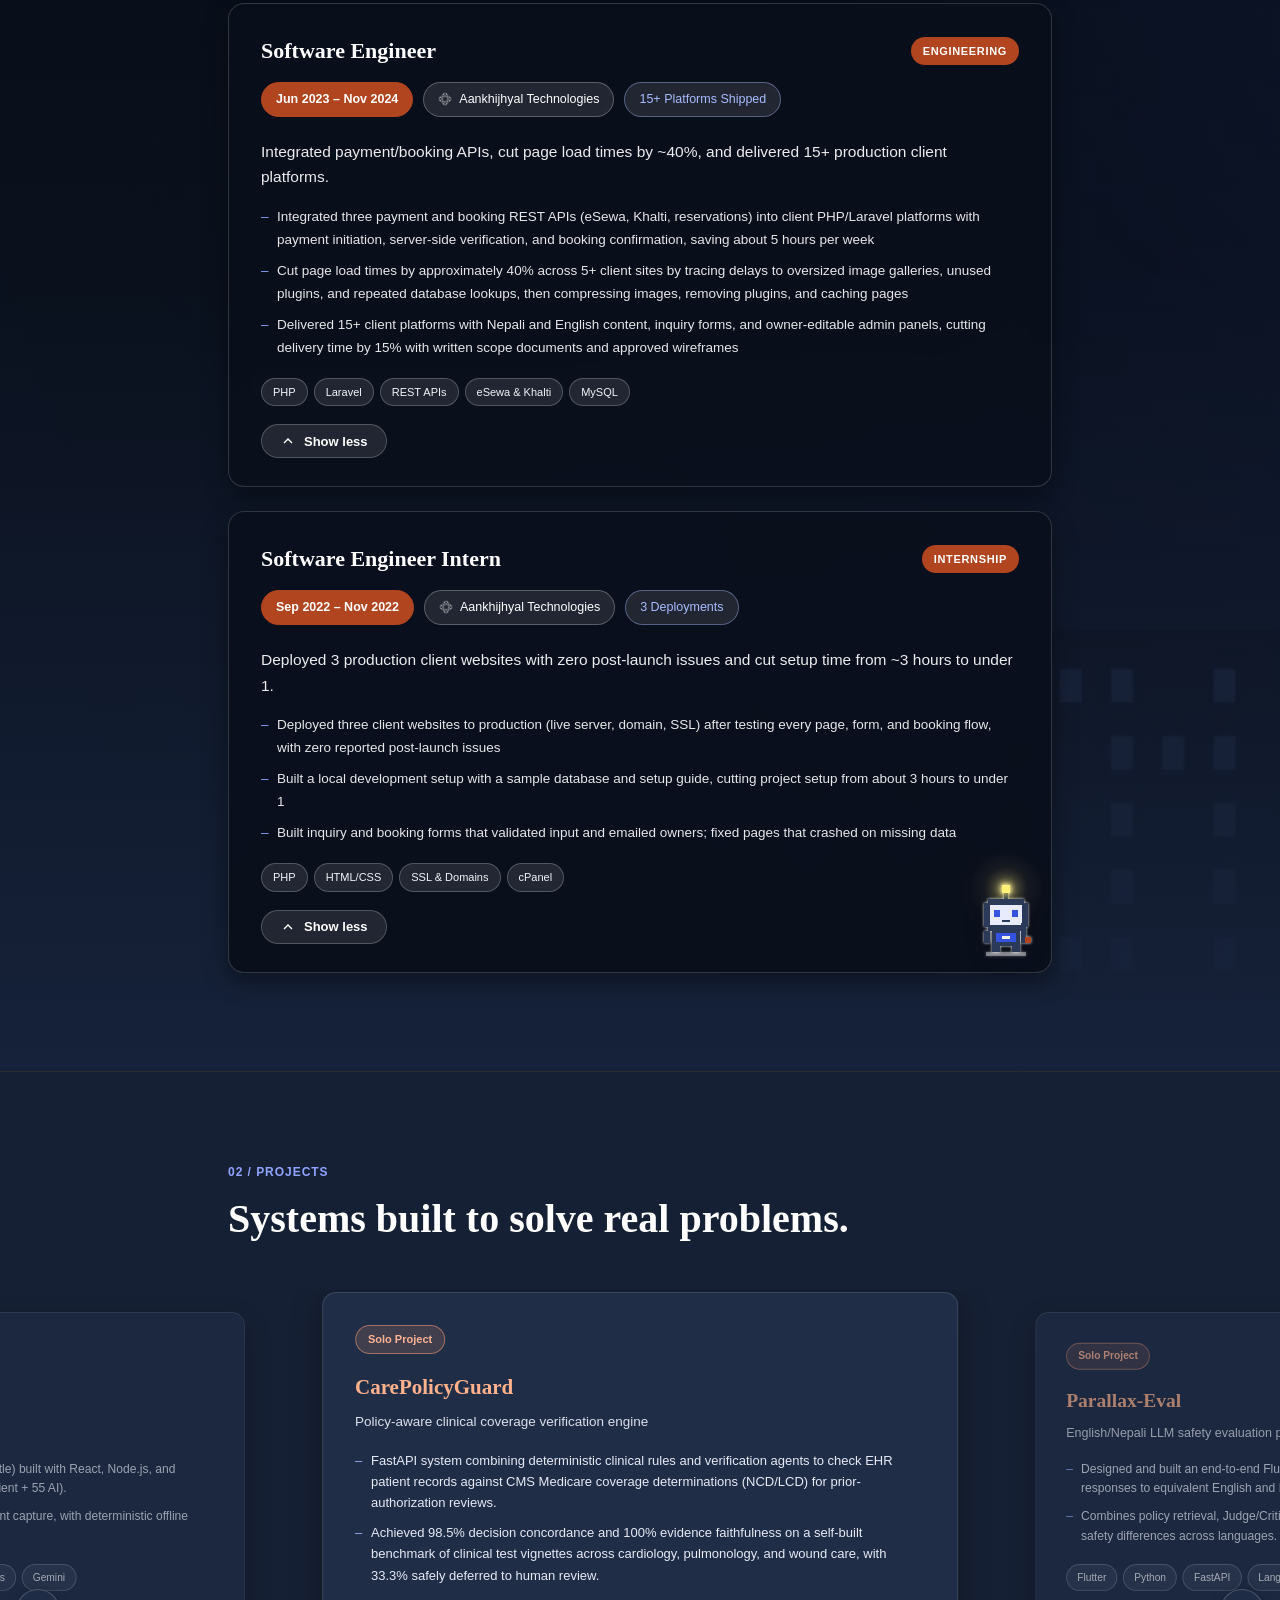
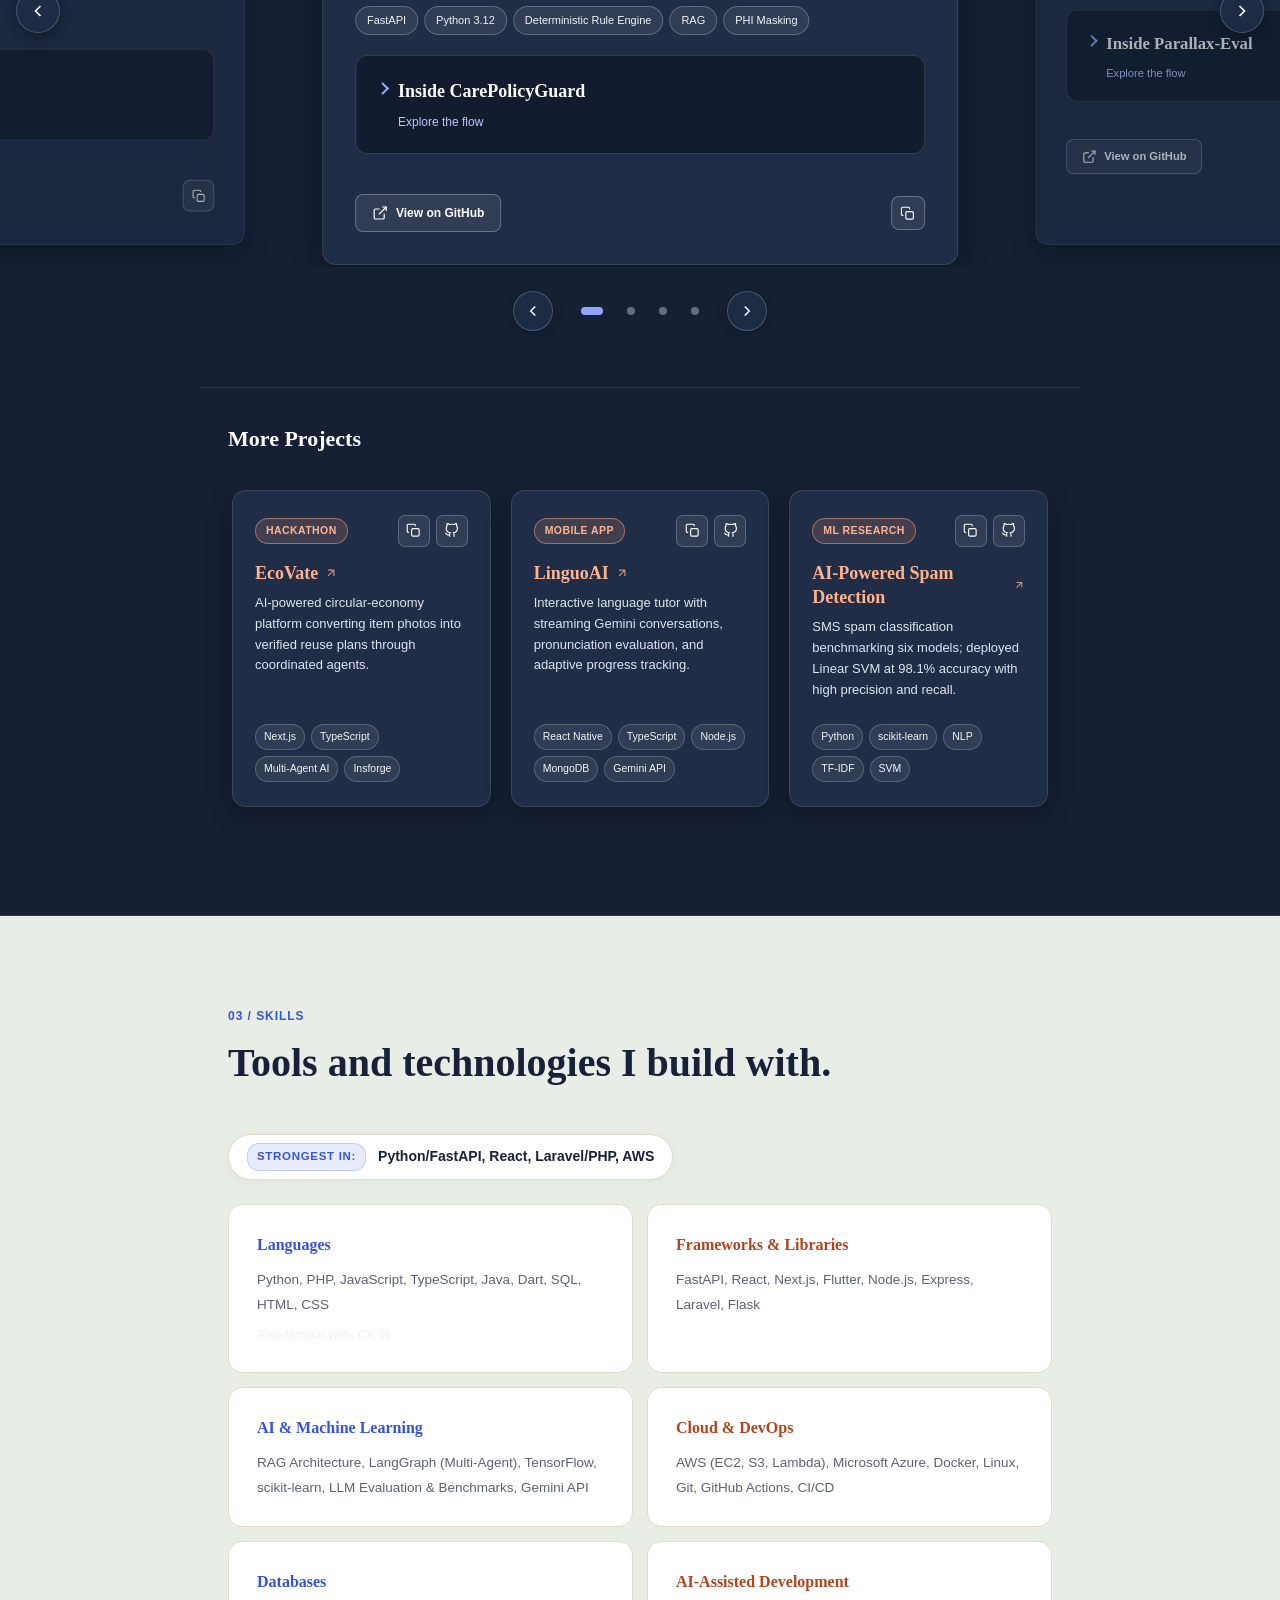
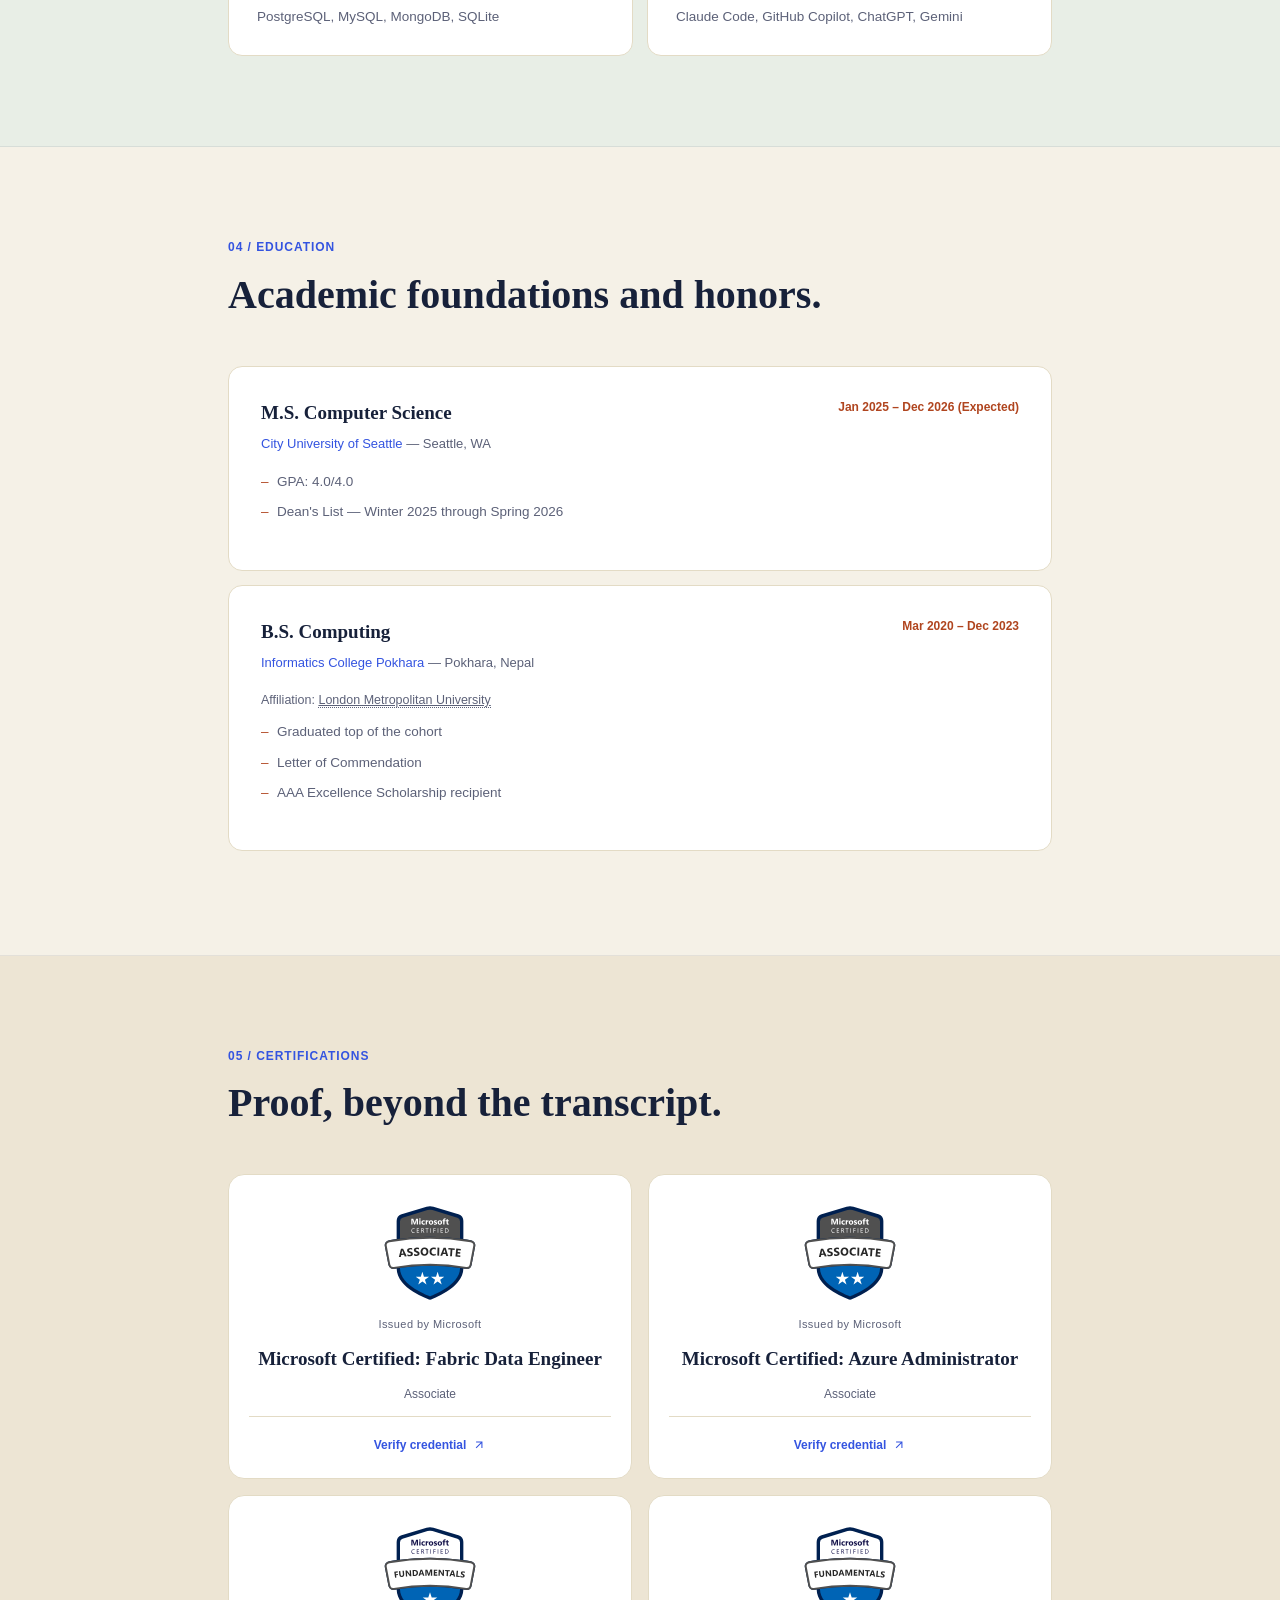
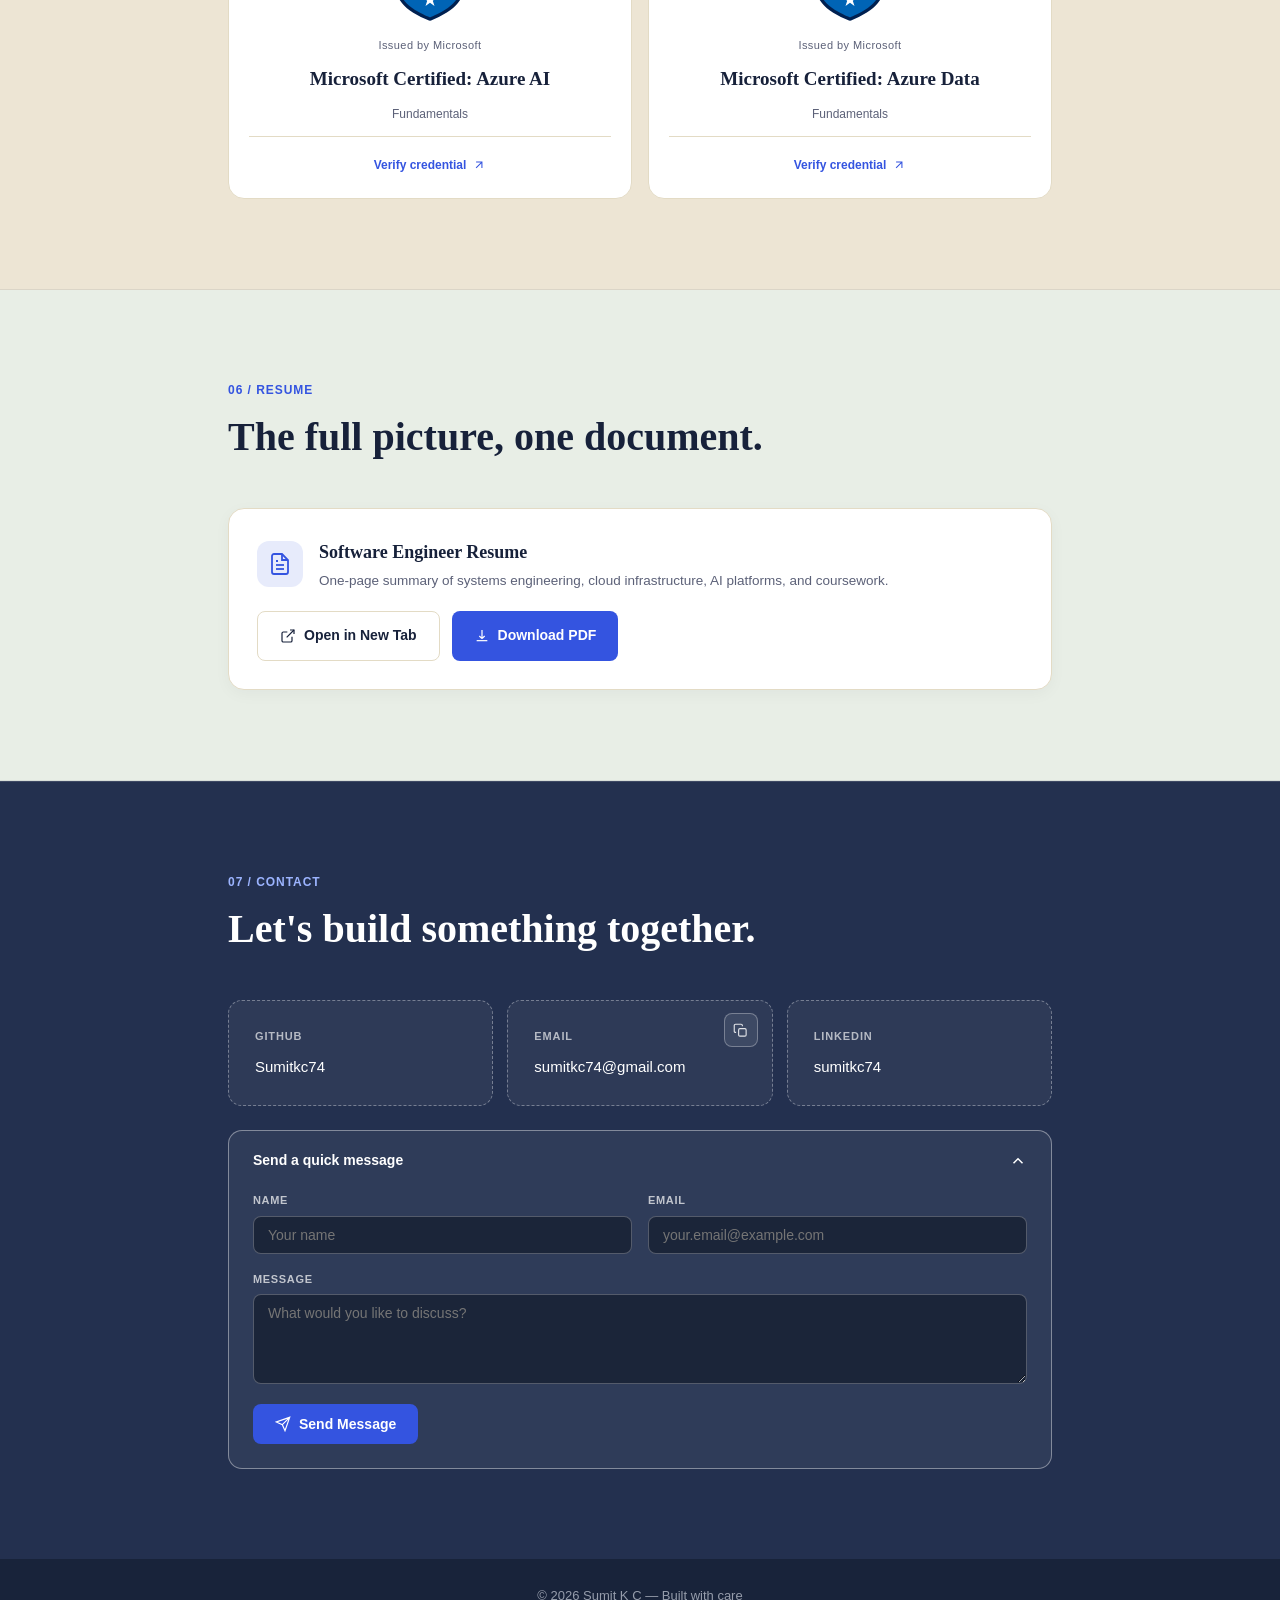
==== commit 7f73a6ae: "Remove redundant expected graduation bullet from Education" ====
--- a/index.html
+++ b/index.html
@@ -3277,7 +3277,6 @@
           <div class="item-org"><a href="https://cityu.edu/" target="_blank" rel="noopener noreferrer">City University of Seattle</a> — Seattle, WA</div>
           <ul class="item-bullets">
             <li>GPA: 4.0/4.0</li>
-            <li>Expected graduation: December 2026</li>
             <li>Dean's List — Winter 2025 through Spring 2026</li>
           </ul>
         </div>
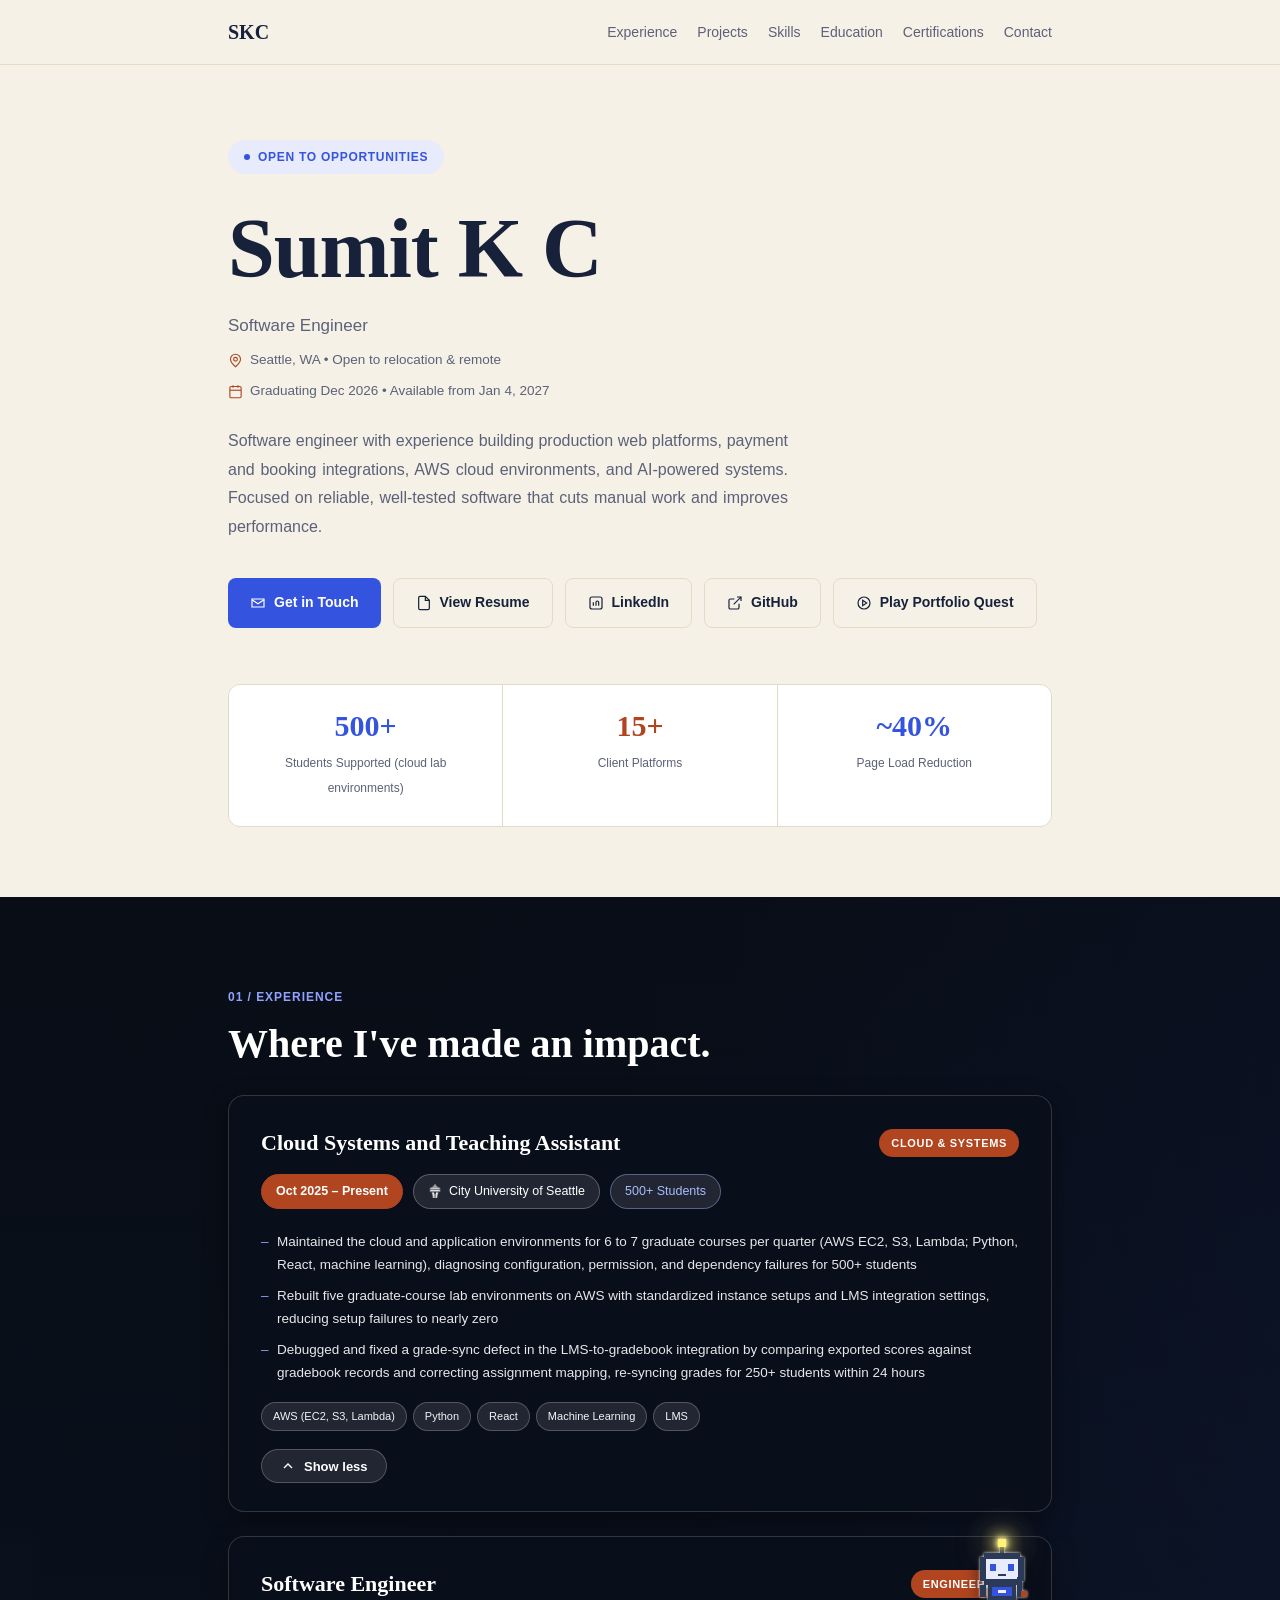
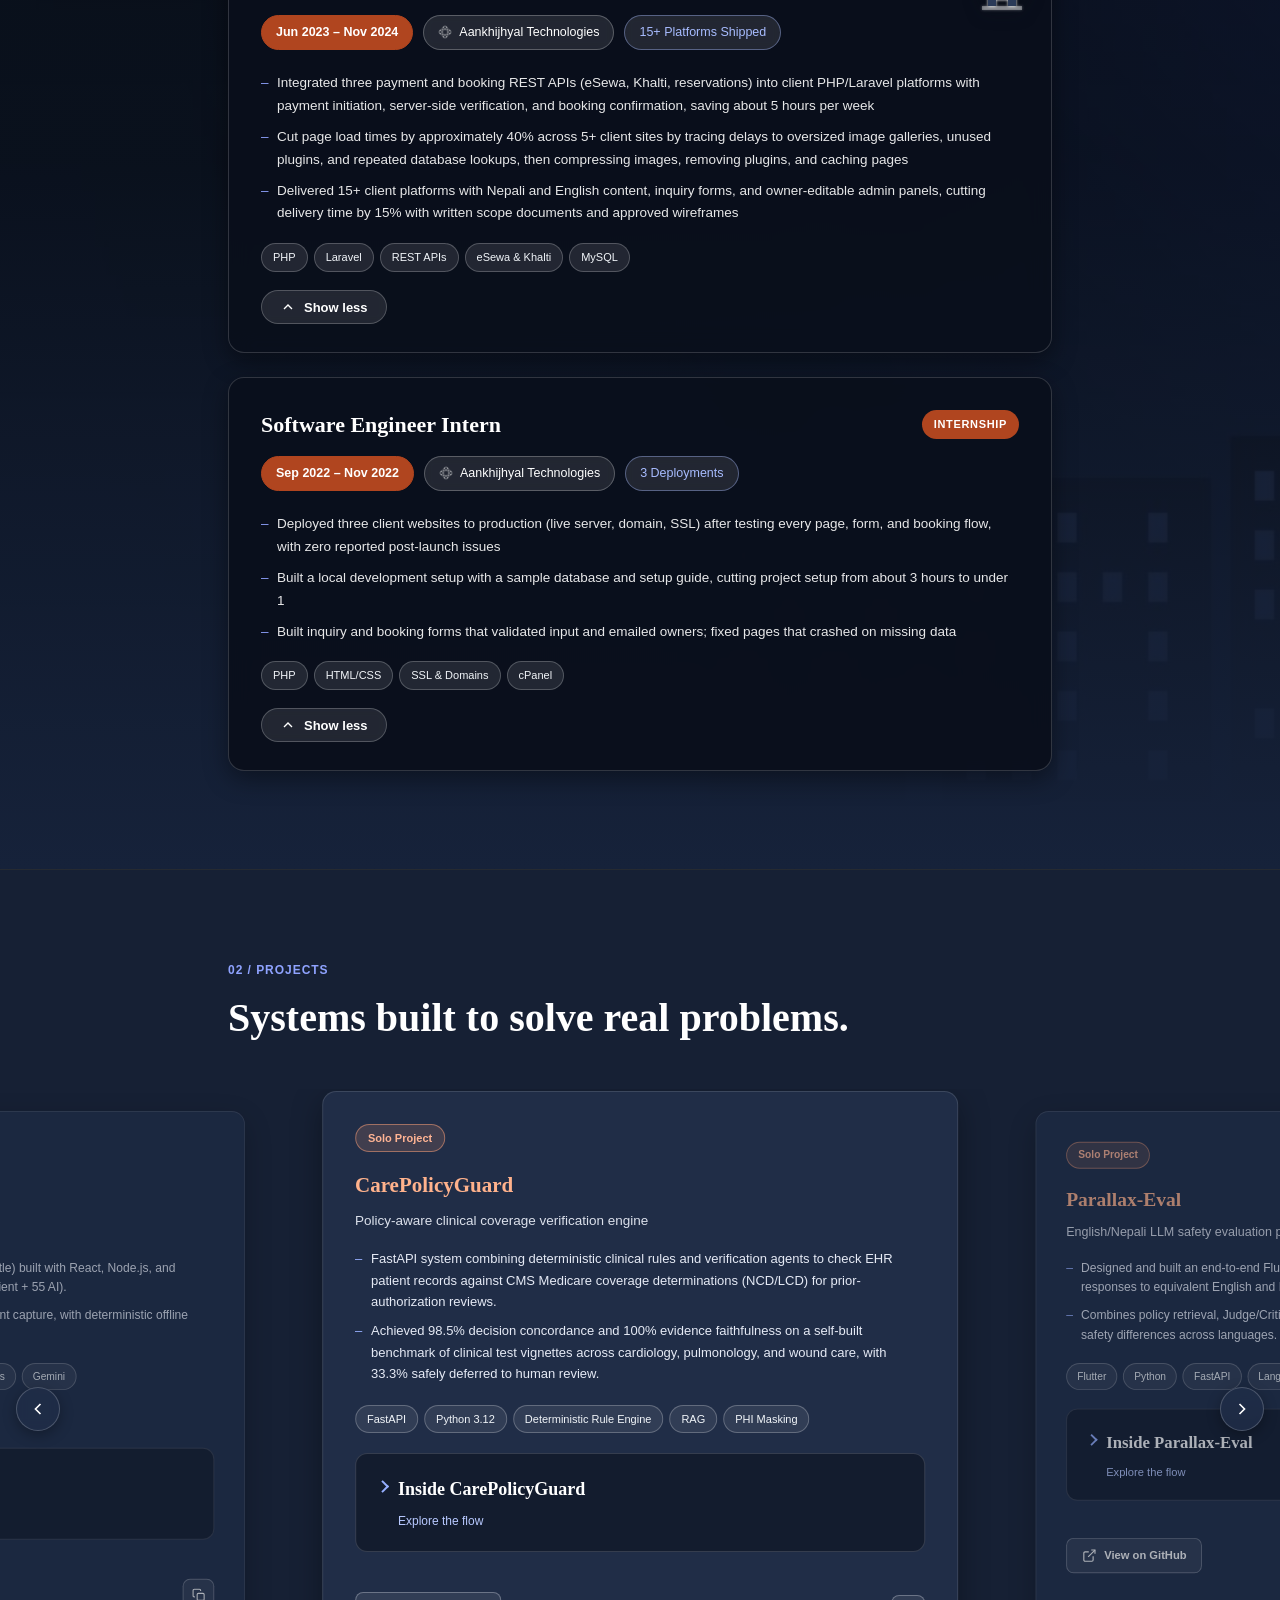
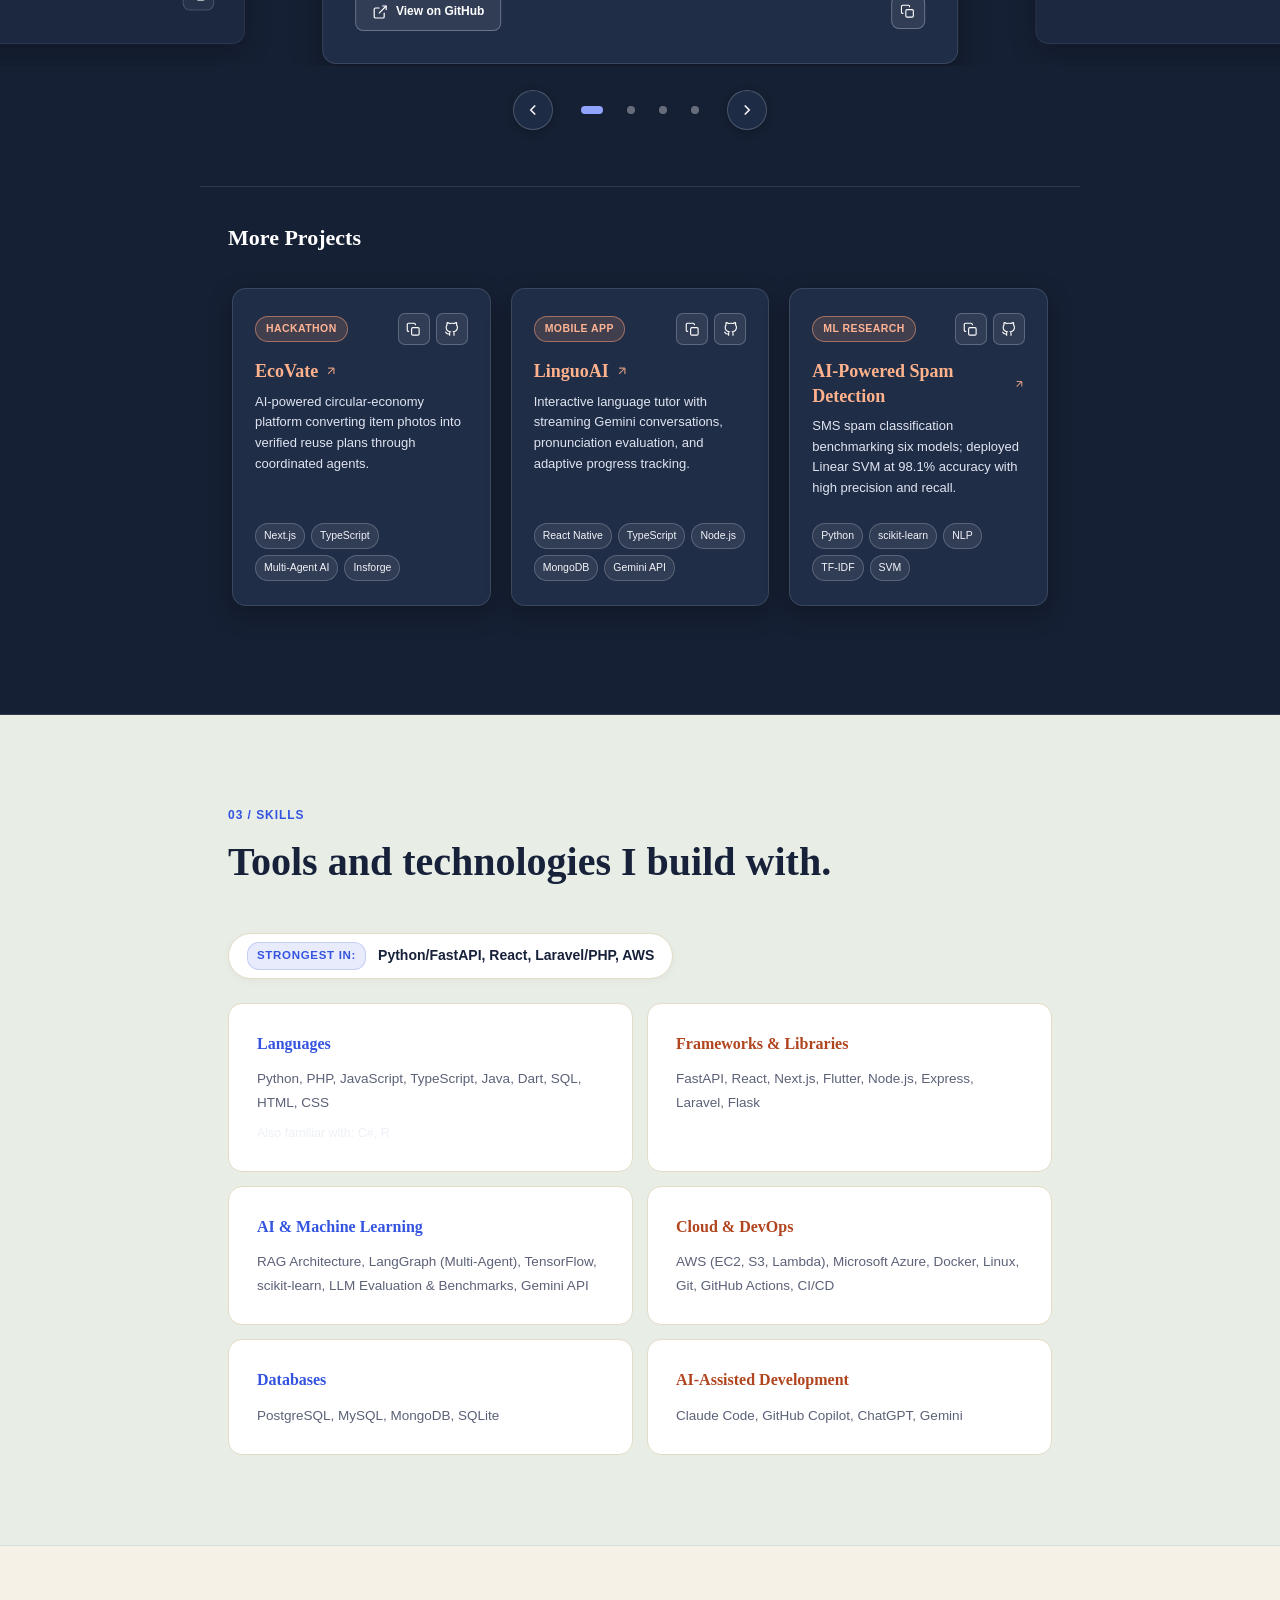
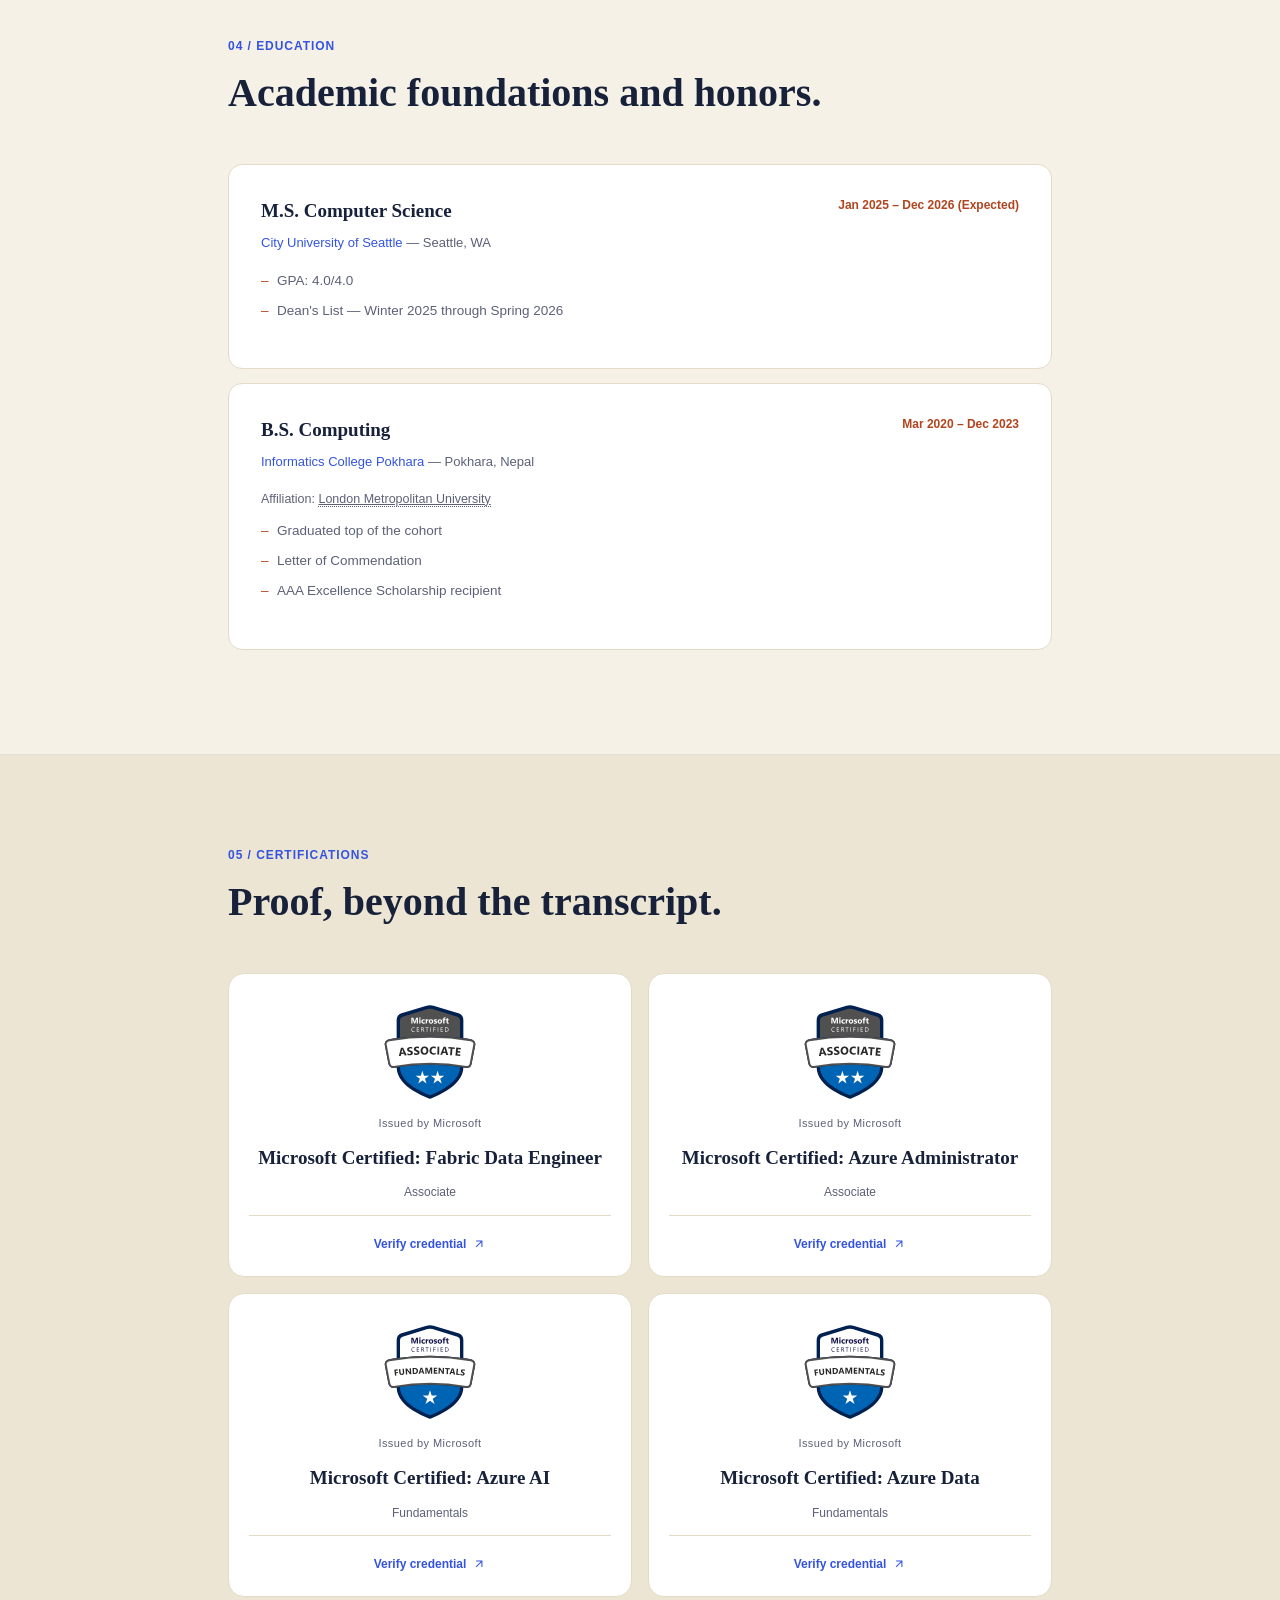
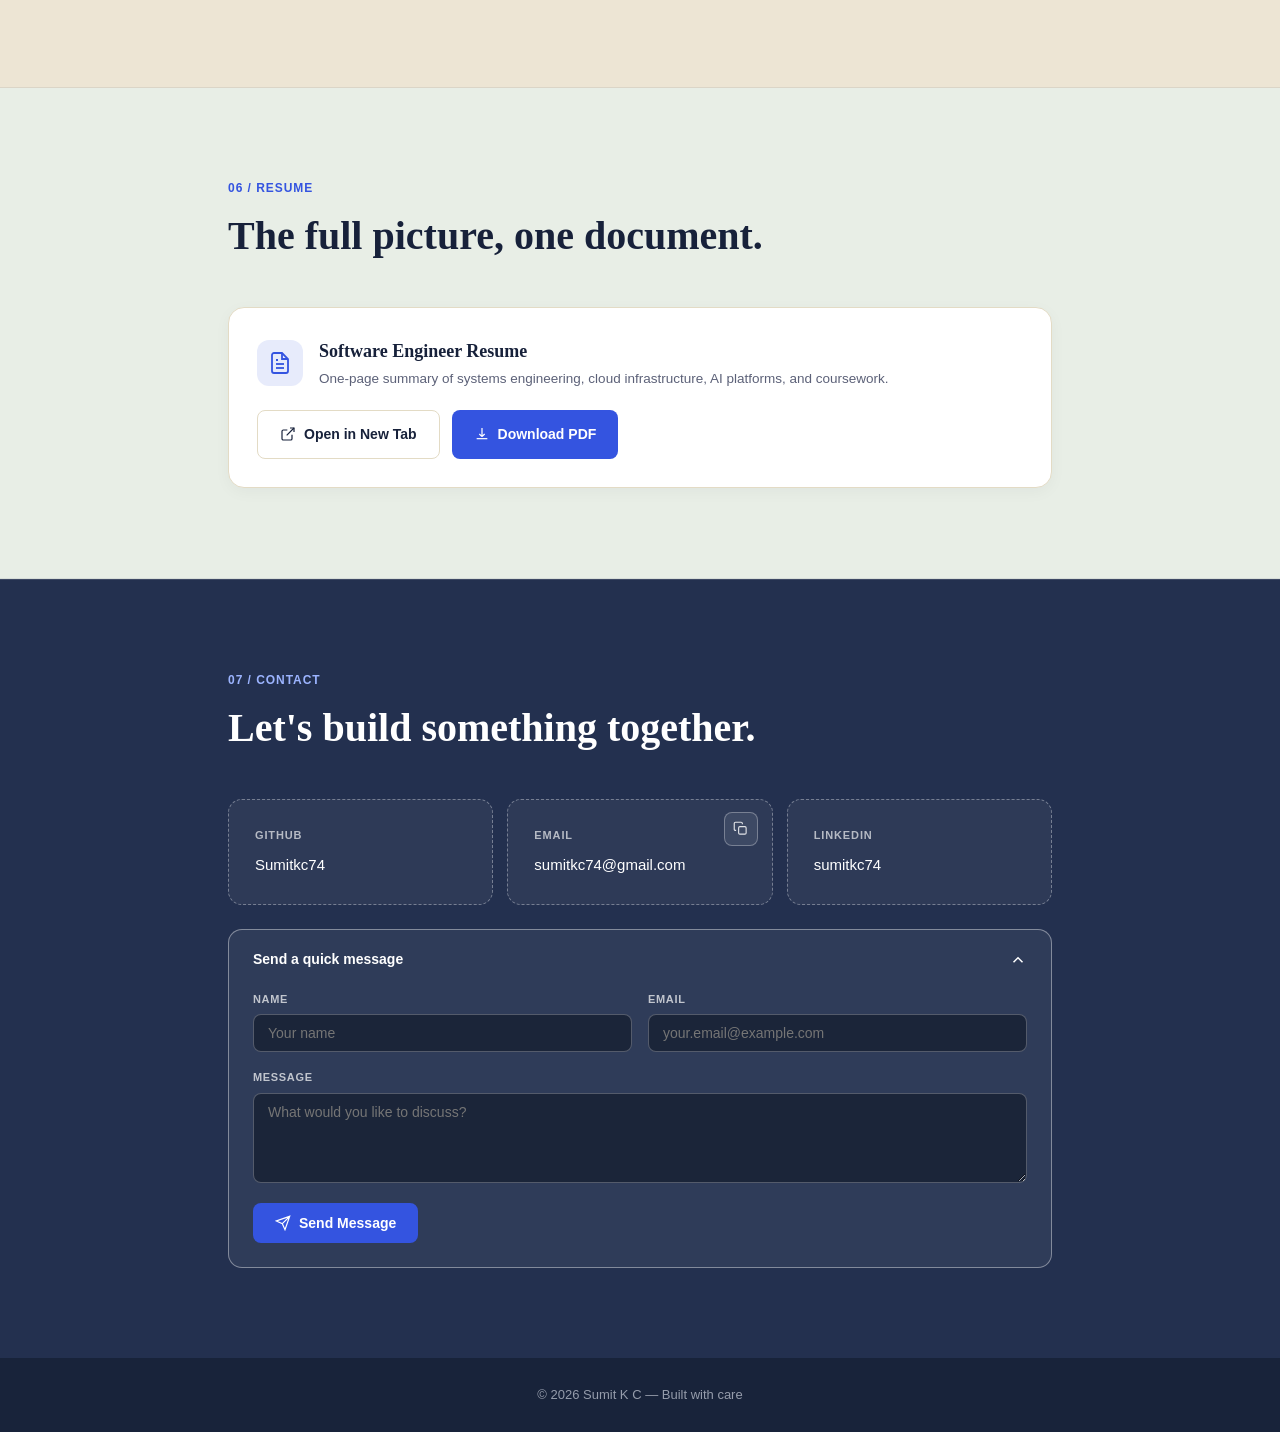
==== commit a7d43919: "Synthesize experience summaries for collapsed view and refine CarePolicyGuard flow validation" ====
--- a/index.html
+++ b/index.html
@@ -826,6 +826,10 @@
 
   .exp-card-toggle[aria-expanded="false"] .exp-card-toggle-icon {
     transform: rotate(180deg);
+  }
+
+  .experience-card:not(.is-collapsed) .exp-summary {
+    display: none;
   }
 
   .experience-card.is-collapsed .exp-details {
@@ -2775,7 +2779,7 @@
                 </a>
                 <span class="meta-pill meta-pill-accent">500+ Students</span>
               </div>
-              <p class="exp-summary">Maintained cloud and app environments for 6–7 graduate courses per quarter across AWS, Python, React, and ML.</p>
+              <p class="exp-summary">Maintained AWS cloud environments and rebuilt lab setups for 6–7 graduate courses supporting 500+ students, and resolved critical LMS gradebook integrations.</p>
               <div class="exp-details" id="exp-details-cityu">
                 <ul class="item-bullets">
                   <li>Maintained the cloud and application environments for 6 to 7 graduate courses per quarter (AWS EC2, S3, Lambda; Python, React, machine learning), diagnosing configuration, permission, and dependency failures for 500+ students</li>
@@ -2810,7 +2814,7 @@
                 </a>
                 <span class="meta-pill meta-pill-accent">15+ Platforms Shipped</span>
               </div>
-              <p class="exp-summary">Integrated payment/booking APIs, cut page load times by ~40%, and delivered 15+ production client platforms.</p>
+              <p class="exp-summary">Delivered 15+ production client platforms, integrated eSewa and Khalti payment APIs, and cut page load times by ~40% through caching and asset optimization.</p>
               <div class="exp-details" id="exp-details-swe">
                 <ul class="item-bullets">
                   <li>Integrated three payment and booking REST APIs (eSewa, Khalti, reservations) into client PHP/Laravel platforms with payment initiation, server-side verification, and booking confirmation, saving about 5 hours per week</li>
@@ -2845,7 +2849,7 @@
                 </a>
                 <span class="meta-pill meta-pill-accent">3 Deployments</span>
               </div>
-              <p class="exp-summary">Deployed 3 production client websites with zero post-launch issues and cut setup time from ~3 hours to under 1.</p>
+              <p class="exp-summary">Deployed 3 production client websites with zero post-launch issues, built validated inquiry and booking forms, and reduced local developer setup time from ~3 hours to under 1.</p>
               <div class="exp-details" id="exp-details-intern">
                 <ul class="item-bullets">
                   <li>Deployed three client websites to production (live server, domain, SSL) after testing every page, form, and booking flow, with zero reported post-launch issues</li>
@@ -2922,7 +2926,7 @@
                         <div class="meal-flow-copy"><p>Enforces a calibrated confidence gate (&tau; = 0.85); cases falling below the threshold route safely to human auditors, while verified decisions generate complete CMS appeal defense packets.</p></div>
                       </details>
                     </div>
-                    <p class="meal-flow-credit"><strong>Empirical Benchmark:</strong> 98.5% decision concordance and 100% evidence faithfulness on a self-built benchmark of clinical test vignettes across cardiology, pulmonology, and wound care (33.3% safely deferred to human review, ECE 0.032) vs. a zero-shot prompt baseline (66.7% accuracy, 48.5% faithfulness, ECE 0.274).</p>
+                    <p class="meal-flow-credit"><strong>Flow Validation vs. Baseline:</strong> Compared against a standard zero-shot prompt baseline (66.7% accuracy, 48.5% faithfulness, ECE 0.274), this 3-stage verification flow eliminated ungrounded claims through character-offset anchoring and drove calibration error down to ECE 0.032.</p>
                   </details>
                   <div class="card-footer">
                     <a href="#" target="_blank" rel="noopener noreferrer" class="btn btn-primary project-demo-btn" data-demo-url="" hidden>
